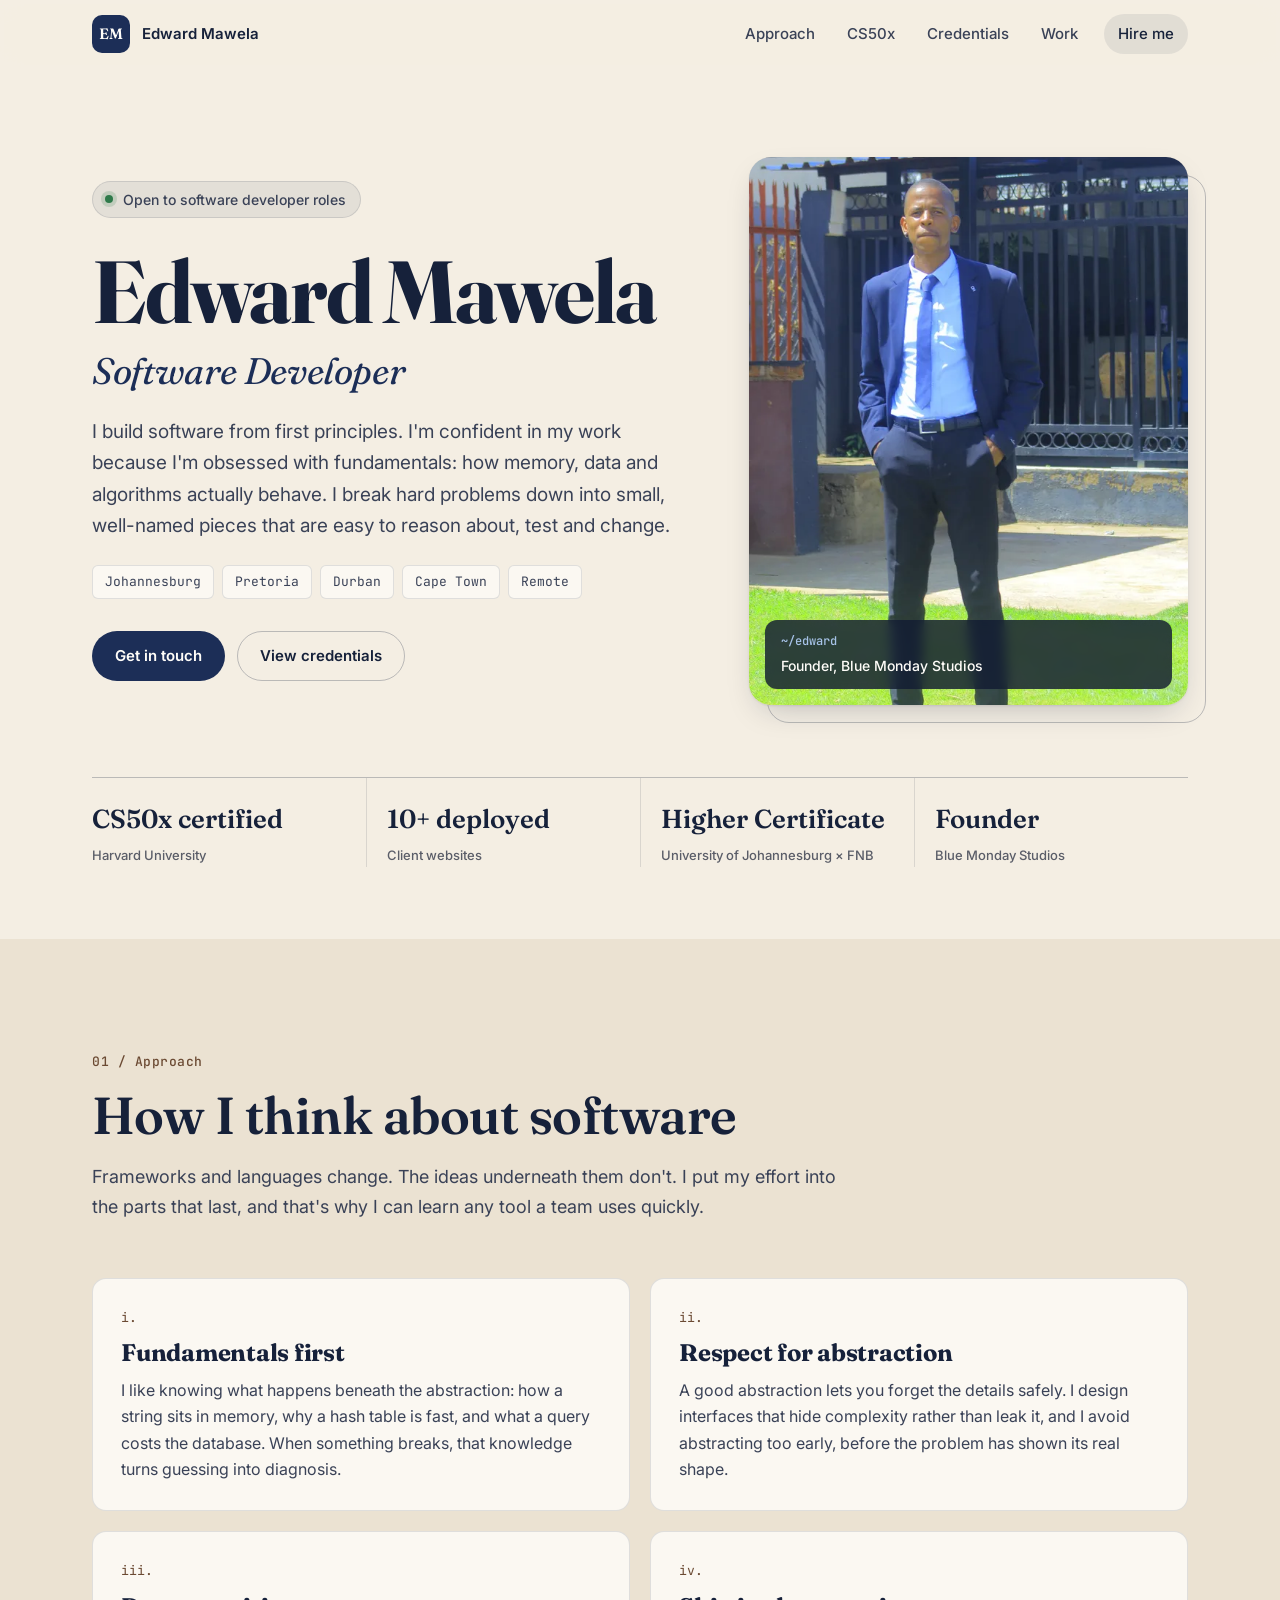
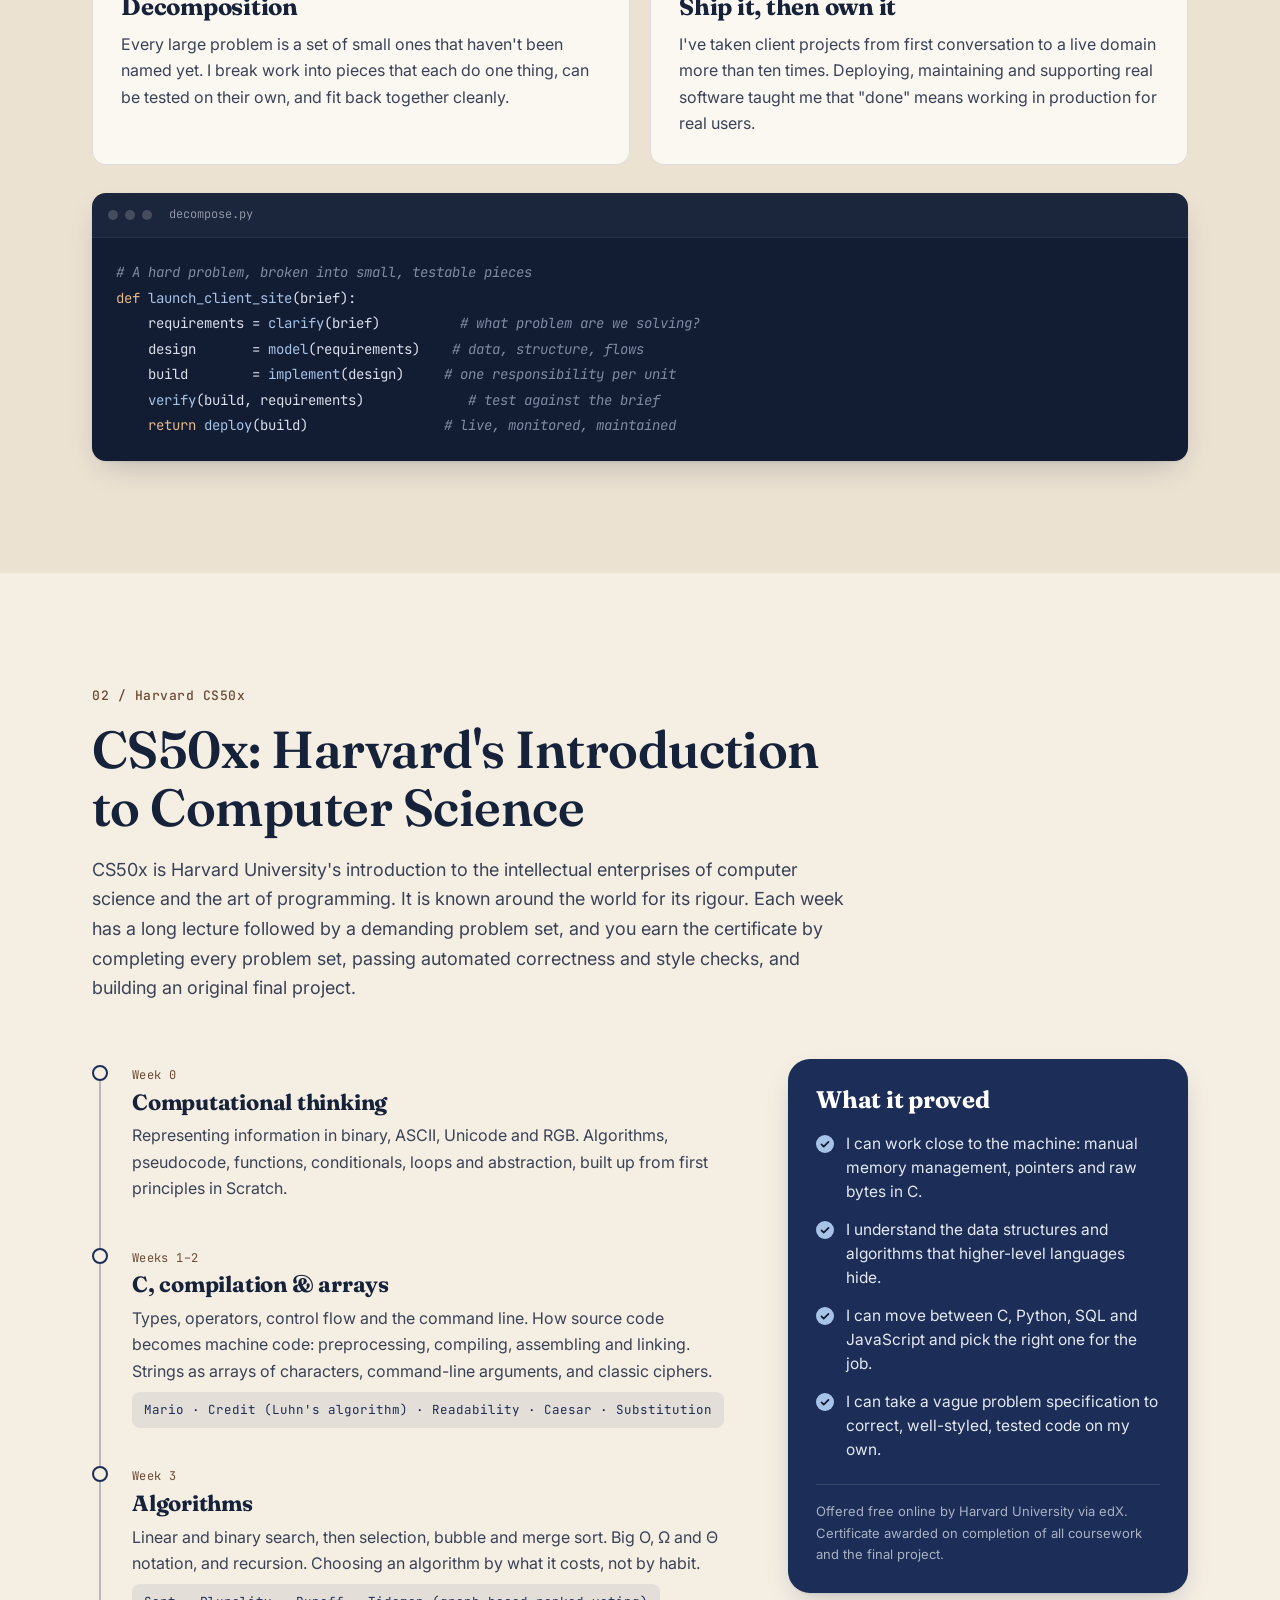
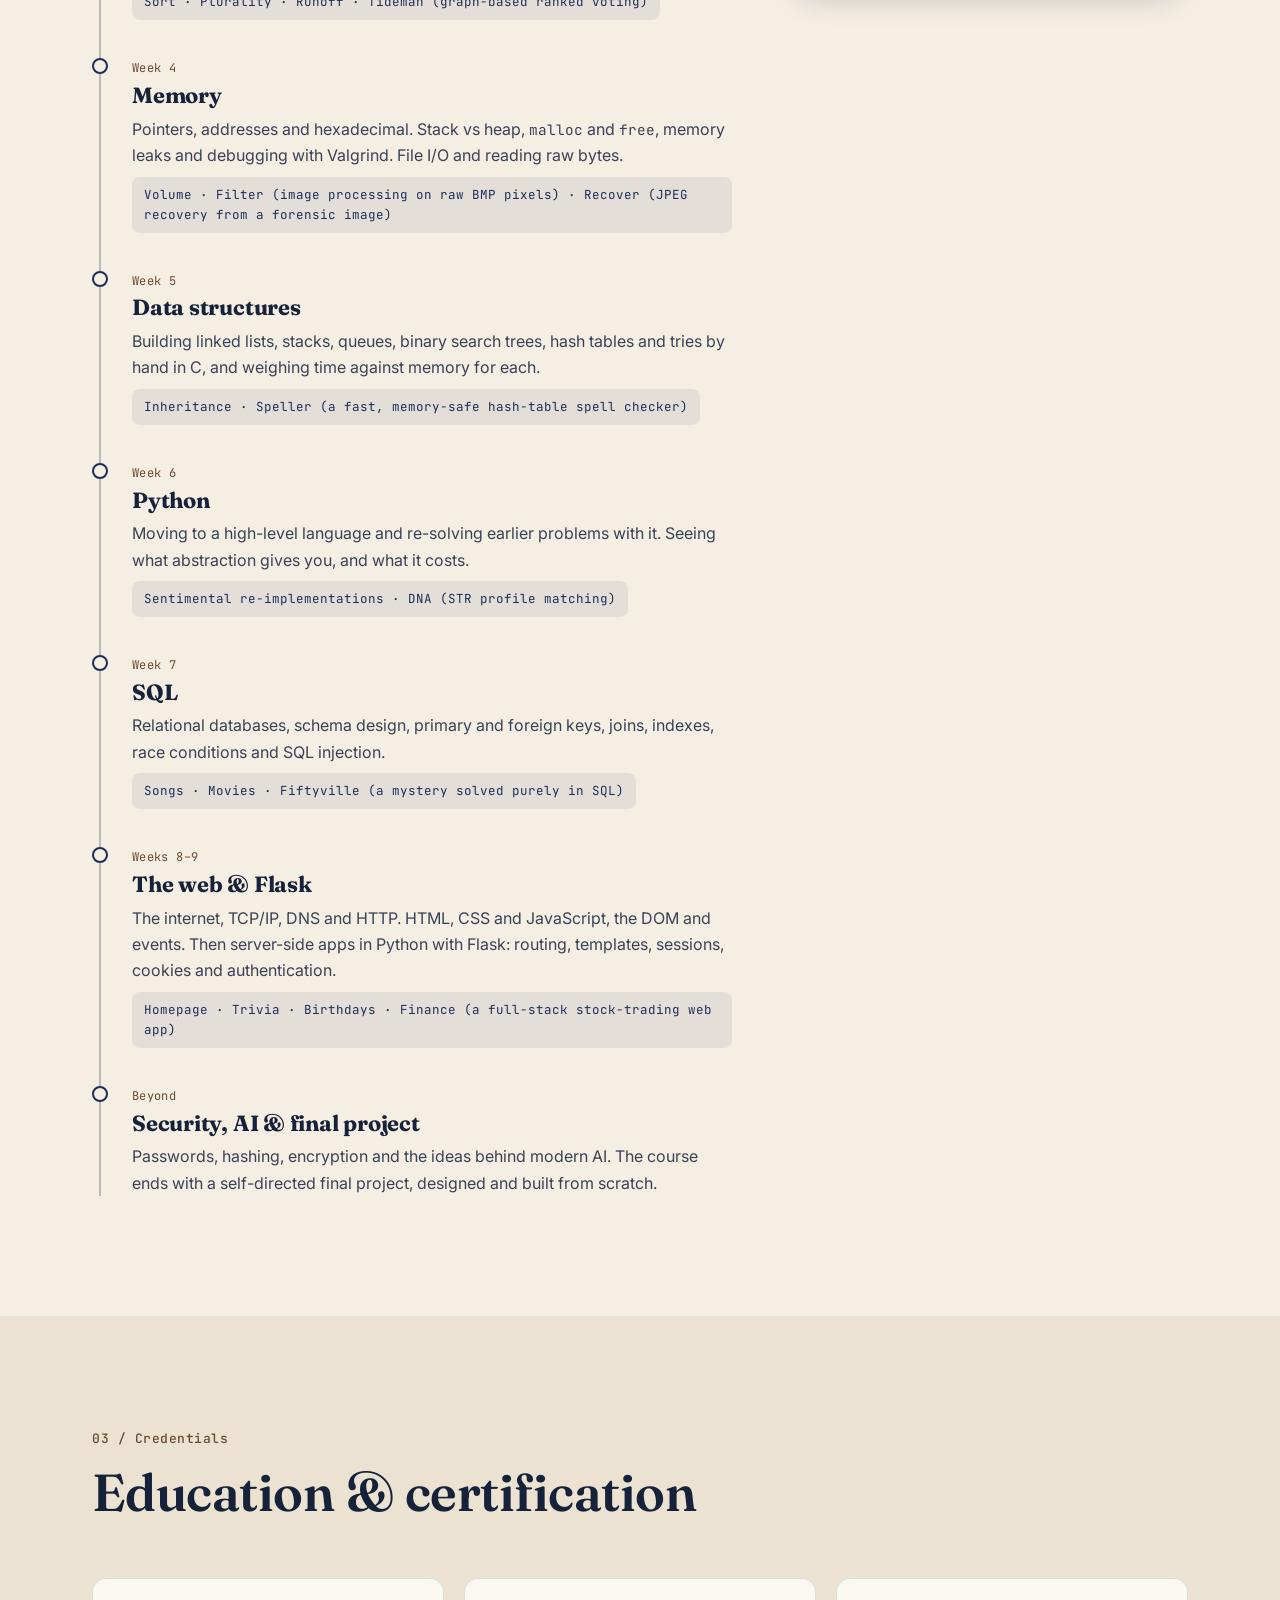
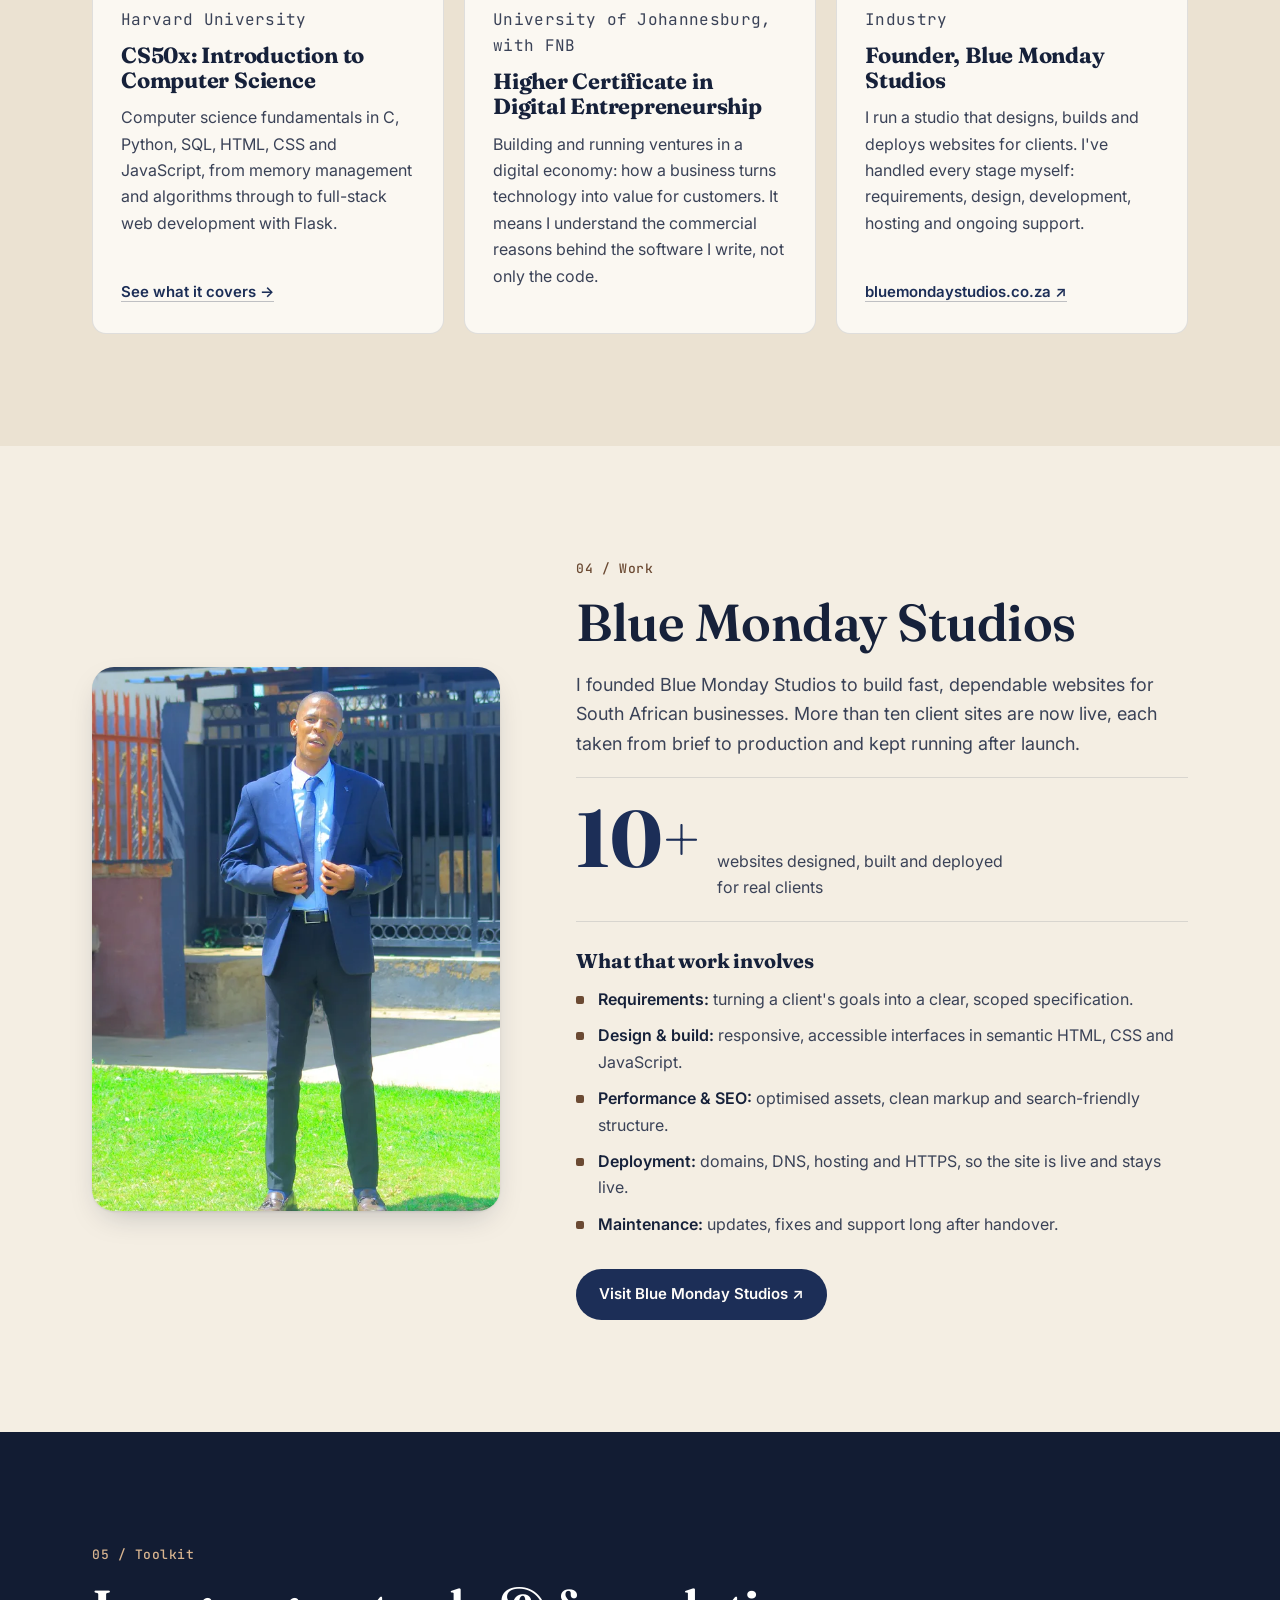
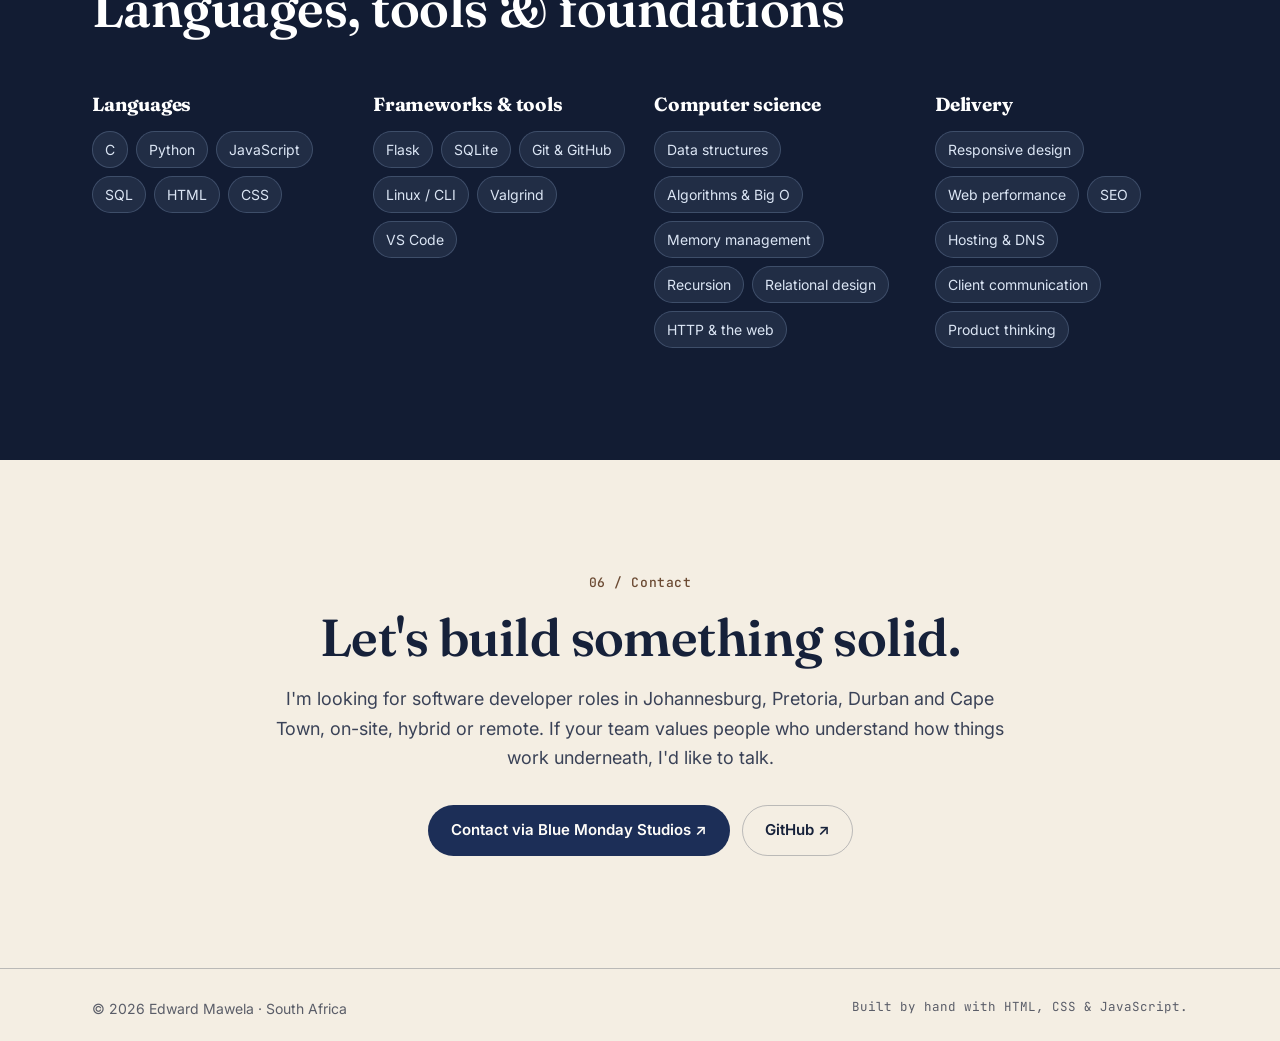
==== index.html @ 4ec21b0b "Use www.edwardmawela.tech as the canonical address The site is served from the www subdomain, so poi" ====
<!doctype html>
<html lang="en-ZA">
<head>
  <meta charset="utf-8">
  <meta name="viewport" content="width=device-width, initial-scale=1">
  <title>Edward Mawela | Software Developer, South Africa</title>
  <meta name="description" content="Edward Mawela is a software developer and founder of Blue Monday Studios. He holds Harvard's CS50x certificate, has deployed 10+ client websites, and is open to roles in Johannesburg, Pretoria, Durban and Cape Town.">
  <meta name="author" content="Edward Mawela">
  <link rel="canonical" href="https://www.edwardmawela.tech/">
  <meta name="theme-color" content="#F4EEE3">

  <meta property="og:type" content="profile">
  <meta property="og:title" content="Edward Mawela | Software Developer">
  <meta property="og:description" content="Fundamentals-first software developer. CS50x (Harvard), founder of Blue Monday Studios, 10+ deployed client websites. Johannesburg · Pretoria · Durban · Cape Town.">
  <meta property="og:image" content="https://www.edwardmawela.tech/assets/img/og-image.jpg">
  <meta property="og:url" content="https://www.edwardmawela.tech/">
  <meta property="og:locale" content="en_ZA">
  <meta name="twitter:card" content="summary_large_image">

  <link rel="icon" href="data:image/svg+xml,%3Csvg xmlns='http://www.w3.org/2000/svg' viewBox='0 0 64 64'%3E%3Crect width='64' height='64' rx='14' fill='%2316213A'/%3E%3Ctext x='50%25' y='56%25' text-anchor='middle' dominant-baseline='middle' font-family='Georgia,serif' font-size='30' fill='%23D9CDB6'%3EEM%3C/text%3E%3C/svg%3E">

  <link rel="preconnect" href="https://fonts.googleapis.com">
  <link rel="preconnect" href="https://fonts.gstatic.com" crossorigin>
  <link href="https://fonts.googleapis.com/css2?family=Fraunces:opsz,wght@9..144,400;9..144,600;9..144,700&family=Inter:wght@400;500;600&family=JetBrains+Mono:wght@400;500&display=swap" rel="stylesheet">
  <link rel="stylesheet" href="css/styles.css">
  <script>document.documentElement.classList.add("js");</script>

  <script type="application/ld+json">
  {
    "@context": "https://schema.org",
    "@type": "Person",
    "name": "Edward Mawela",
    "jobTitle": "Software Developer",
    "image": "https://www.edwardmawela.tech/assets/img/edward-standing-1000.jpg",
    "url": "https://www.edwardmawela.tech/",
    "worksFor": {
      "@type": "Organization",
      "name": "Blue Monday Studios",
      "url": "https://www.bluemondaystudios.co.za"
    },
    "alumniOf": [
      { "@type": "CollegeOrUniversity", "name": "Harvard University (CS50x)" },
      { "@type": "CollegeOrUniversity", "name": "University of Johannesburg" }
    ],
    "address": { "@type": "PostalAddress", "addressCountry": "ZA", "addressRegion": "Gauteng" },
    "knowsAbout": ["Software Development", "Algorithms", "Data Structures", "C", "Python", "SQL", "JavaScript", "Flask", "Web Development"],
    "sameAs": ["https://www.bluemondaystudios.co.za"]
  }
  </script>
</head>
<body>
  <a class="skip-link" href="#main">Skip to content</a>

  <header class="site-header">
    <nav class="nav container" aria-label="Primary">
      <a class="brand" href="#top" aria-label="Edward Mawela, home">
        <span class="brand-mark">EM</span>
        <span class="brand-name">Edward Mawela</span>
      </a>
      <button class="nav-toggle" aria-expanded="false" aria-controls="nav-links">
        <span class="sr-only">Menu</span>
        <span class="nav-toggle-bar"></span>
        <span class="nav-toggle-bar"></span>
      </button>
      <ul class="nav-links" id="nav-links">
        <li><a href="#approach">Approach</a></li>
        <li><a href="#cs50">CS50x</a></li>
        <li><a href="#credentials">Credentials</a></li>
        <li><a href="#work">Work</a></li>
        <li><a href="#contact" class="nav-cta">Hire me</a></li>
      </ul>
    </nav>
  </header>

  <main id="main">
    <!-- Hero -->
    <section class="hero" id="top">
      <div class="container hero-grid">
        <div class="hero-copy">
          <p class="eyebrow"><span class="dot" aria-hidden="true"></span> Open to software developer roles</p>
          <h1>Edward Mawela<span class="hero-role">Software Developer</span></h1>
          <p class="lede">
            I build software from first principles. I'm confident in my work
            because I'm obsessed with fundamentals: how memory, data and
            algorithms actually behave. I break hard problems down into small,
            well-named pieces that are easy to reason about, test and change.
          </p>
          <ul class="cities" aria-label="Preferred locations">
            <li>Johannesburg</li>
            <li>Pretoria</li>
            <li>Durban</li>
            <li>Cape Town</li>
            <li>Remote</li>
          </ul>
          <div class="hero-actions">
            <a class="btn btn-primary" href="#contact">Get in touch</a>
            <a class="btn btn-ghost" href="#credentials">View credentials</a>
          </div>
        </div>

        <figure class="hero-photo">
          <picture>
            <source type="image/webp" srcset="assets/img/edward-standing-600.webp 600w, assets/img/edward-standing-1000.webp 1000w" sizes="(min-width: 900px) 40vw, 90vw">
            <img src="assets/img/edward-standing-1000.jpg" srcset="assets/img/edward-standing-600.jpg 600w, assets/img/edward-standing-1000.jpg 1000w" sizes="(min-width: 900px) 40vw, 90vw" width="1000" height="1500" alt="Edward Mawela standing with hands in pockets, wearing a navy suit" fetchpriority="high">
          </picture>
          <figcaption class="photo-tag">
            <span class="mono">~/edward</span>
            <span>Founder, Blue Monday Studios</span>
          </figcaption>
        </figure>
      </div>

      <div class="container">
        <dl class="stats">
          <div class="stat">
            <dt>Harvard University</dt>
            <dd>CS50x certified</dd>
          </div>
          <div class="stat">
            <dt>Client websites</dt>
            <dd>10+ deployed</dd>
          </div>
          <div class="stat">
            <dt>University of Johannesburg × FNB</dt>
            <dd>Higher Certificate</dd>
          </div>
          <div class="stat">
            <dt>Blue Monday Studios</dt>
            <dd>Founder</dd>
          </div>
        </dl>
      </div>
    </section>

    <!-- Approach -->
    <section class="section section-alt" id="approach">
      <div class="container">
        <header class="section-head">
          <p class="kicker mono">01 / Approach</p>
          <h2>How I think about software</h2>
          <p class="section-intro">
            Frameworks and languages change. The ideas underneath them don't.
            I put my effort into the parts that last, and that's why I can learn
            any tool a team uses quickly.
          </p>
        </header>

        <div class="principles">
          <article class="principle reveal">
            <span class="principle-num mono">i.</span>
            <h3>Fundamentals first</h3>
            <p>
              I like knowing what happens beneath the abstraction: how a string
              sits in memory, why a hash table is fast, and what a query costs
              the database. When something breaks, that knowledge turns guessing
              into diagnosis.
            </p>
          </article>
          <article class="principle reveal">
            <span class="principle-num mono">ii.</span>
            <h3>Respect for abstraction</h3>
            <p>
              A good abstraction lets you forget the details safely. I design
              interfaces that hide complexity rather than leak it, and I avoid
              abstracting too early, before the problem has shown its real shape.
            </p>
          </article>
          <article class="principle reveal">
            <span class="principle-num mono">iii.</span>
            <h3>Decomposition</h3>
            <p>
              Every large problem is a set of small ones that haven't been named
              yet. I break work into pieces that each do one thing, can be
              tested on their own, and fit back together cleanly.
            </p>
          </article>
          <article class="principle reveal">
            <span class="principle-num mono">iv.</span>
            <h3>Ship it, then own it</h3>
            <p>
              I've taken client projects from first conversation to a live
              domain more than ten times. Deploying, maintaining and supporting
              real software taught me that "done" means working in production
              for real users.
            </p>
          </article>
        </div>

        <figure class="code-card reveal" aria-label="Example of problem decomposition">
          <div class="code-card-bar" aria-hidden="true"><span></span><span></span><span></span><em class="mono">decompose.py</em></div>
<pre><code><span class="c"># A hard problem, broken into small, testable pieces</span>
<span class="k">def</span> <span class="f">launch_client_site</span>(brief):
    requirements = <span class="f">clarify</span>(brief)          <span class="c"># what problem are we solving?</span>
    design       = <span class="f">model</span>(requirements)    <span class="c"># data, structure, flows</span>
    build        = <span class="f">implement</span>(design)     <span class="c"># one responsibility per unit</span>
    <span class="f">verify</span>(build, requirements)             <span class="c"># test against the brief</span>
    <span class="k">return</span> <span class="f">deploy</span>(build)                 <span class="c"># live, monitored, maintained</span></code></pre>
        </figure>
      </div>
    </section>

    <!-- CS50 -->
    <section class="section" id="cs50">
      <div class="container">
        <header class="section-head">
          <p class="kicker mono">02 / Harvard CS50x</p>
          <h2>CS50x: Harvard's Introduction to Computer Science</h2>
          <p class="section-intro">
            CS50x is Harvard University's introduction to the intellectual
            enterprises of computer science and the art of programming. It is
            known around the world for its rigour. Each week has a long lecture
            followed by a demanding problem set, and you earn the certificate by
            completing every problem set, passing automated correctness and
            style checks, and building an original final project.
          </p>
        </header>

        <div class="cs50-layout">
          <ol class="timeline">
            <li class="reveal">
              <span class="week mono">Week 0</span>
              <h3>Computational thinking</h3>
              <p>Representing information in binary, ASCII, Unicode and RGB. Algorithms, pseudocode, functions, conditionals, loops and abstraction, built up from first principles in Scratch.</p>
            </li>
            <li class="reveal">
              <span class="week mono">Weeks 1–2</span>
              <h3>C, compilation &amp; arrays</h3>
              <p>Types, operators, control flow and the command line. How source code becomes machine code: preprocessing, compiling, assembling and linking. Strings as arrays of characters, command-line arguments, and classic ciphers.</p>
              <p class="psets mono">Mario · Credit (Luhn's algorithm) · Readability · Caesar · Substitution</p>
            </li>
            <li class="reveal">
              <span class="week mono">Week 3</span>
              <h3>Algorithms</h3>
              <p>Linear and binary search, then selection, bubble and merge sort. Big O, Ω and Θ notation, and recursion. Choosing an algorithm by what it costs, not by habit.</p>
              <p class="psets mono">Sort · Plurality · Runoff · Tideman (graph-based ranked voting)</p>
            </li>
            <li class="reveal">
              <span class="week mono">Week 4</span>
              <h3>Memory</h3>
              <p>Pointers, addresses and hexadecimal. Stack vs heap, <code>malloc</code> and <code>free</code>, memory leaks and debugging with Valgrind. File I/O and reading raw bytes.</p>
              <p class="psets mono">Volume · Filter (image processing on raw BMP pixels) · Recover (JPEG recovery from a forensic image)</p>
            </li>
            <li class="reveal">
              <span class="week mono">Week 5</span>
              <h3>Data structures</h3>
              <p>Building linked lists, stacks, queues, binary search trees, hash tables and tries by hand in C, and weighing time against memory for each.</p>
              <p class="psets mono">Inheritance · Speller (a fast, memory-safe hash-table spell checker)</p>
            </li>
            <li class="reveal">
              <span class="week mono">Week 6</span>
              <h3>Python</h3>
              <p>Moving to a high-level language and re-solving earlier problems with it. Seeing what abstraction gives you, and what it costs.</p>
              <p class="psets mono">Sentimental re-implementations · DNA (STR profile matching)</p>
            </li>
            <li class="reveal">
              <span class="week mono">Week 7</span>
              <h3>SQL</h3>
              <p>Relational databases, schema design, primary and foreign keys, joins, indexes, race conditions and SQL injection.</p>
              <p class="psets mono">Songs · Movies · Fiftyville (a mystery solved purely in SQL)</p>
            </li>
            <li class="reveal">
              <span class="week mono">Weeks 8–9</span>
              <h3>The web &amp; Flask</h3>
              <p>The internet, TCP/IP, DNS and HTTP. HTML, CSS and JavaScript, the DOM and events. Then server-side apps in Python with Flask: routing, templates, sessions, cookies and authentication.</p>
              <p class="psets mono">Homepage · Trivia · Birthdays · Finance (a full-stack stock-trading web app)</p>
            </li>
            <li class="reveal">
              <span class="week mono">Beyond</span>
              <h3>Security, AI &amp; final project</h3>
              <p>Passwords, hashing, encryption and the ideas behind modern AI. The course ends with a self-directed final project, designed and built from scratch.</p>
            </li>
          </ol>

          <aside class="cs50-aside reveal">
            <h3>What it proved</h3>
            <ul class="checklist">
              <li>I can work close to the machine: manual memory management, pointers and raw bytes in C.</li>
              <li>I understand the data structures and algorithms that higher-level languages hide.</li>
              <li>I can move between C, Python, SQL and JavaScript and pick the right one for the job.</li>
              <li>I can take a vague problem specification to correct, well-styled, tested code on my own.</li>
            </ul>
            <p class="aside-note">Offered free online by Harvard University via edX. Certificate awarded on completion of all coursework and the final project.</p>
          </aside>
        </div>
      </div>
    </section>

    <!-- Credentials -->
    <section class="section section-alt" id="credentials">
      <div class="container">
        <header class="section-head">
          <p class="kicker mono">03 / Credentials</p>
          <h2>Education &amp; certification</h2>
        </header>

        <div class="cards">
          <article class="card reveal">
            <p class="card-org mono">Harvard University</p>
            <h3>CS50x: Introduction to Computer Science</h3>
            <p>Computer science fundamentals in C, Python, SQL, HTML, CSS and JavaScript, from memory management and algorithms through to full-stack web development with Flask.</p>
            <a class="text-link" href="#cs50">See what it covers →</a>
          </article>
          <article class="card reveal">
            <p class="card-org mono">University of Johannesburg, with FNB</p>
            <h3>Higher Certificate in Digital Entrepreneurship</h3>
            <p>Building and running ventures in a digital economy: how a business turns technology into value for customers. It means I understand the commercial reasons behind the software I write, not only the code.</p>
          </article>
          <article class="card reveal">
            <p class="card-org mono">Industry</p>
            <h3>Founder, Blue Monday Studios</h3>
            <p>I run a studio that designs, builds and deploys websites for clients. I've handled every stage myself: requirements, design, development, hosting and ongoing support.</p>
            <a class="text-link" href="https://www.bluemondaystudios.co.za" target="_blank" rel="noopener">bluemondaystudios.co.za ↗</a>
          </article>
        </div>
      </div>
    </section>

    <!-- Work -->
    <section class="section" id="work">
      <div class="container work-grid">
        <figure class="work-photo reveal">
          <picture>
            <source type="image/webp" srcset="assets/img/edward-confident-600.webp 600w, assets/img/edward-confident-1000.webp 1000w" sizes="(min-width: 900px) 35vw, 90vw">
            <img src="assets/img/edward-confident-1000.jpg" srcset="assets/img/edward-confident-600.jpg 600w, assets/img/edward-confident-1000.jpg 1000w" sizes="(min-width: 900px) 35vw, 90vw" width="1000" height="1500" alt="Edward Mawela in a navy suit and blue tie, standing outdoors" loading="lazy">
          </picture>
        </figure>

        <div class="work-copy">
          <p class="kicker mono">04 / Work</p>
          <h2>Blue Monday Studios</h2>
          <p class="section-intro">
            I founded Blue Monday Studios to build fast, dependable websites for
            South African businesses. More than ten client sites are now live,
            each taken from brief to production and kept running after launch.
          </p>

          <div class="big-number reveal">
            <span class="num">10+</span>
            <span class="num-label">websites designed, built and deployed for real clients</span>
          </div>

          <h3 class="subhead">What that work involves</h3>
          <ul class="deliverables">
            <li><strong>Requirements:</strong> turning a client's goals into a clear, scoped specification.</li>
            <li><strong>Design &amp; build:</strong> responsive, accessible interfaces in semantic HTML, CSS and JavaScript.</li>
            <li><strong>Performance &amp; SEO:</strong> optimised assets, clean markup and search-friendly structure.</li>
            <li><strong>Deployment:</strong> domains, DNS, hosting and HTTPS, so the site is live and stays live.</li>
            <li><strong>Maintenance:</strong> updates, fixes and support long after handover.</li>
          </ul>

          <a class="btn btn-primary" href="https://www.bluemondaystudios.co.za" target="_blank" rel="noopener">Visit Blue Monday Studios ↗</a>
        </div>
      </div>
    </section>

    <!-- Skills -->
    <section class="section section-dark" id="skills">
      <div class="container">
        <header class="section-head">
          <p class="kicker mono">05 / Toolkit</p>
          <h2>Languages, tools &amp; foundations</h2>
        </header>
        <div class="skill-groups">
          <div class="skill-group reveal">
            <h3>Languages</h3>
            <ul class="tags">
              <li>C</li><li>Python</li><li>JavaScript</li><li>SQL</li><li>HTML</li><li>CSS</li>
            </ul>
          </div>
          <div class="skill-group reveal">
            <h3>Frameworks &amp; tools</h3>
            <ul class="tags">
              <li>Flask</li><li>SQLite</li><li>Git &amp; GitHub</li><li>Linux / CLI</li><li>Valgrind</li><li>VS Code</li>
            </ul>
          </div>
          <div class="skill-group reveal">
            <h3>Computer science</h3>
            <ul class="tags">
              <li>Data structures</li><li>Algorithms &amp; Big O</li><li>Memory management</li><li>Recursion</li><li>Relational design</li><li>HTTP &amp; the web</li>
            </ul>
          </div>
          <div class="skill-group reveal">
            <h3>Delivery</h3>
            <ul class="tags">
              <li>Responsive design</li><li>Web performance</li><li>SEO</li><li>Hosting &amp; DNS</li><li>Client communication</li><li>Product thinking</li>
            </ul>
          </div>
        </div>
      </div>
    </section>

    <!-- Contact -->
    <section class="section contact" id="contact">
      <div class="container contact-inner">
        <p class="kicker mono">06 / Contact</p>
        <h2>Let's build something solid.</h2>
        <p class="section-intro">
          I'm looking for software developer roles in Johannesburg, Pretoria,
          Durban and Cape Town, on-site, hybrid or remote. If your team values
          people who understand how things work underneath, I'd like to talk.
        </p>
        <div class="contact-actions">
          <!-- Add direct contact details here, e.g.:
          <a class="btn btn-primary" href="mailto:you@example.com">Email me</a>
          <a class="btn btn-ghost" href="https://www.linkedin.com/in/your-profile" target="_blank" rel="noopener">LinkedIn ↗</a>
          -->
          <a class="btn btn-primary" href="https://www.bluemondaystudios.co.za" target="_blank" rel="noopener">Contact via Blue Monday Studios ↗</a>
          <a class="btn btn-ghost" href="https://github.com/bluemondaystudios" target="_blank" rel="noopener">GitHub ↗</a>
        </div>
      </div>
    </section>
  </main>

  <footer class="site-footer">
    <div class="container footer-inner">
      <p>© <span id="year">2026</span> Edward Mawela · South Africa</p>
      <p class="mono">Built by hand with HTML, CSS &amp; JavaScript.</p>
    </div>
  </footer>

  <script src="js/main.js" defer></script>
</body>
</html>
---- css/styles.css ----
/* ==========================================================================
   Edward Mawela | profile site
   Palette pulled from the photos: very light beige base, navy suit,
   sky-blue shirt and tan-brown leather.
   ========================================================================== */

:root {
  --bg: #f4eee3;          /* very light beige */
  --bg-alt: #ebe2d2;      /* slightly deeper beige for alternating sections */
  --surface: #fbf8f2;     /* cards */
  --surface-hi: #fffdf9;  /* raised / hover */
  --ink: #16213a;         /* navy text */
  --ink-soft: #3a4257;
  --ink-muted: #5a5d68;
  --navy: #1c2e57;
  --navy-deep: #121c33;
  --sky: #a7c3e8;         /* shirt blue */
  --leather: #6b4a33;     /* shoes */
  --line: rgba(22, 33, 58, 0.12);
  --line-strong: rgba(22, 33, 58, 0.26);

  --font-display: "Fraunces", Georgia, "Times New Roman", serif;
  --font-body: "Inter", system-ui, -apple-system, "Segoe UI", Roboto, sans-serif;
  --font-mono: "JetBrains Mono", ui-monospace, SFMono-Regular, Menlo, monospace;

  --radius: 14px;
  --radius-lg: 22px;
  --shadow: 0 1px 2px rgba(18, 28, 51, 0.08), 0 12px 32px -12px rgba(18, 28, 51, 0.28);
  --max: 1160px;
  --gutter: clamp(16px, 4vw, 32px);
}

*,
*::before,
*::after { box-sizing: border-box; }

html { scroll-behavior: smooth; scroll-padding-top: 80px; }

body {
  margin: 0;
  background: var(--bg);
  color: var(--ink);
  font-family: var(--font-body);
  font-size: 17px;
  line-height: 1.65;
  -webkit-font-smoothing: antialiased;
  text-rendering: optimizeLegibility;
  overflow-x: hidden;
}

img { display: block; max-width: 100%; height: auto; }
a { color: inherit; }
h1, h2, h3 { font-family: var(--font-display); line-height: 1.12; margin: 0; letter-spacing: -0.01em; }
p { margin: 0 0 1em; }
ul, ol { margin: 0; padding: 0; }
code { font-family: var(--font-mono); font-size: 0.9em; }

.container { width: 100%; max-width: var(--max); margin: 0 auto; padding: 0 var(--gutter); }
.mono { font-family: var(--font-mono); }
.sr-only {
  position: absolute; width: 1px; height: 1px; padding: 0; margin: -1px;
  overflow: hidden; clip: rect(0, 0, 0, 0); white-space: nowrap; border: 0;
}

.skip-link {
  position: absolute; left: 16px; top: -48px; z-index: 100;
  background: var(--navy); color: var(--surface-hi);
  padding: 10px 16px; border-radius: 8px; text-decoration: none;
}
.skip-link:focus { top: 12px; }

:focus-visible { outline: 3px solid var(--navy); outline-offset: 3px; border-radius: 4px; }

/* --------------------------------------------------------------------------
   Header / nav
   -------------------------------------------------------------------------- */
.site-header {
  position: sticky; top: 0; z-index: 50;
  background: rgba(244, 238, 227, 0.88);
  backdrop-filter: saturate(140%) blur(10px);
  -webkit-backdrop-filter: saturate(140%) blur(10px);
  border-bottom: 1px solid transparent;
  transition: border-color 0.2s ease;
}
.site-header.scrolled { border-bottom-color: var(--line); }

.nav { display: flex; align-items: center; justify-content: space-between; height: 68px; }

.brand { display: flex; align-items: center; gap: 12px; text-decoration: none; }
.brand-mark {
  display: grid; place-items: center;
  width: 38px; height: 38px; border-radius: 10px;
  background: var(--navy); color: var(--surface-hi);
  font-family: var(--font-display); font-weight: 600; font-size: 15px; letter-spacing: 0.02em;
}
.brand-name { font-weight: 600; font-size: 15px; }

.nav-links { display: flex; align-items: center; gap: 4px; list-style: none; }
.nav-links a {
  display: block; padding: 8px 14px; border-radius: 999px;
  text-decoration: none; font-size: 15px; font-weight: 500; color: var(--ink-soft);
  transition: background 0.15s ease, color 0.15s ease;
}
.nav-links a:hover,
.nav-links a.active { background: rgba(22, 33, 58, 0.08); color: var(--ink); }
.nav-links .nav-cta { background: var(--navy); color: var(--surface-hi); margin-left: 8px; }
.nav-links .nav-cta:hover { background: var(--navy-deep); color: #fff; }

.nav-toggle {
  display: none; width: 44px; height: 44px; border: 0; border-radius: 10px;
  background: transparent; cursor: pointer; position: relative;
}
.nav-toggle-bar {
  position: absolute; left: 11px; right: 11px; height: 2px; background: var(--ink);
  border-radius: 2px; transition: transform 0.2s ease, top 0.2s ease;
}
.nav-toggle-bar:nth-of-type(2) { top: 18px; }
.nav-toggle-bar:nth-of-type(3) { top: 25px; }
.nav-toggle[aria-expanded="true"] .nav-toggle-bar:nth-of-type(2) { top: 21px; transform: rotate(45deg); }
.nav-toggle[aria-expanded="true"] .nav-toggle-bar:nth-of-type(3) { top: 21px; transform: rotate(-45deg); }

/* --------------------------------------------------------------------------
   Buttons & links
   -------------------------------------------------------------------------- */
.btn {
  display: inline-flex; align-items: center; justify-content: center; gap: 8px;
  min-height: 48px; padding: 12px 22px; border-radius: 999px;
  font-weight: 600; font-size: 15px; text-decoration: none;
  border: 1.5px solid transparent;
  transition: transform 0.15s ease, background 0.15s ease, border-color 0.15s ease, color 0.15s ease;
}
.btn:hover { transform: translateY(-1px); }
.btn-primary { background: var(--navy); color: var(--surface-hi); }
.btn-primary:hover { background: var(--navy-deep); color: #fff; }
.btn-ghost { border-color: var(--line-strong); color: var(--ink); }
.btn-ghost:hover { border-color: var(--ink); background: rgba(22, 33, 58, 0.05); }

.text-link {
  font-weight: 600; font-size: 15px; color: var(--navy);
  text-decoration: underline; text-decoration-color: var(--line-strong); text-underline-offset: 4px;
}
.text-link:hover { text-decoration-color: var(--navy); }

/* --------------------------------------------------------------------------
   Hero
   -------------------------------------------------------------------------- */
.hero { padding: clamp(40px, 7vw, 88px) 0 clamp(48px, 6vw, 72px); }

.hero-grid {
  display: grid; gap: clamp(32px, 5vw, 64px);
  grid-template-columns: minmax(0, 1.15fr) minmax(0, 0.85fr);
  align-items: center;
}

.eyebrow {
  display: inline-flex; align-items: center; gap: 10px;
  padding: 6px 14px 6px 12px; border-radius: 999px;
  background: rgba(22, 33, 58, 0.07); border: 1px solid var(--line);
  font-size: 14px; font-weight: 500; color: var(--ink-soft); margin-bottom: 24px;
}
.dot { width: 8px; height: 8px; border-radius: 50%; background: #2f7a4a; box-shadow: 0 0 0 4px rgba(47, 122, 74, 0.18); }

.hero h1 { font-size: clamp(44px, 7.2vw, 88px); font-weight: 700; letter-spacing: -0.025em; }
.hero-role {
  display: block; margin-top: 10px;
  font-size: 0.42em; font-weight: 400; font-style: italic; color: var(--navy); letter-spacing: -0.01em;
}

.lede { font-size: clamp(17px, 1.6vw, 19px); color: var(--ink-soft); max-width: 36em; margin: 24px 0 24px; }

.cities { display: flex; flex-wrap: wrap; gap: 8px; list-style: none; margin-bottom: 32px; }
.cities li {
  font-family: var(--font-mono); font-size: 13px;
  padding: 5px 12px; border-radius: 6px;
  background: var(--surface); border: 1px solid var(--line); color: var(--ink-soft);
}

.hero-actions { display: flex; flex-wrap: wrap; gap: 12px; }

.hero-photo { position: relative; margin: 0; }
.hero-photo picture,
.work-photo picture {
  display: block; border-radius: var(--radius-lg); overflow: hidden;
  box-shadow: var(--shadow); background: var(--bg-alt);
}
.hero-photo img { width: 100%; aspect-ratio: 4 / 5; object-fit: cover; object-position: 50% 12%; }
.hero-photo::before {
  content: ""; position: absolute; inset: 18px -18px -18px 18px; z-index: -1;
  border: 1.5px solid var(--line-strong); border-radius: var(--radius-lg);
}
.photo-tag {
  position: absolute; left: 16px; bottom: 16px; right: 16px;
  display: flex; flex-direction: column; gap: 2px;
  padding: 12px 16px; border-radius: 12px;
  background: rgba(18, 28, 51, 0.82); color: var(--surface-hi);
  backdrop-filter: blur(6px); -webkit-backdrop-filter: blur(6px);
  font-size: 14px; font-weight: 500;
}
.photo-tag .mono { font-size: 12px; color: var(--sky); }

.stats {
  display: grid; grid-template-columns: repeat(4, minmax(0, 1fr));
  margin: clamp(48px, 6vw, 72px) 0 0;
  border-top: 1px solid var(--line-strong);
}
.stat { padding: 20px 20px 0 0; }
.stat + .stat { padding-left: 20px; border-left: 1px solid var(--line); }
.stat dt { font-size: 13px; color: var(--ink-muted); font-weight: 500; }
.stat dd { margin: 0 0 4px; font-family: var(--font-display); font-size: clamp(20px, 2.2vw, 26px); font-weight: 600; color: var(--ink); }
.stat { display: flex; flex-direction: column-reverse; justify-content: flex-end; }

/* --------------------------------------------------------------------------
   Sections
   -------------------------------------------------------------------------- */
.section { padding: clamp(64px, 9vw, 112px) 0; }
.section-alt { background: var(--bg-alt); }

.section-head { max-width: 760px; margin-bottom: clamp(36px, 5vw, 56px); }
.kicker { font-size: 13px; letter-spacing: 0.04em; color: var(--leather); margin-bottom: 14px; font-weight: 500; }
.section h2 { font-size: clamp(32px, 4.4vw, 52px); font-weight: 600; margin-bottom: 18px; }
.section-intro { font-size: 18px; color: var(--ink-soft); max-width: 42em; }

/* Approach */
.principles { display: grid; grid-template-columns: repeat(2, minmax(0, 1fr)); gap: 20px; }
.principle {
  padding: 28px; border-radius: var(--radius);
  background: var(--surface); border: 1px solid var(--line);
  transition: transform 0.2s ease, background 0.2s ease;
}
.principle:hover { transform: translateY(-2px); background: var(--surface-hi); }
.principle-num { display: block; font-size: 13px; color: var(--leather); margin-bottom: 12px; }
.principle h3 { font-size: 24px; margin-bottom: 10px; }
.principle p { color: var(--ink-soft); margin: 0; font-size: 16px; }

.code-card {
  margin: 28px 0 0; border-radius: var(--radius);
  background: var(--navy-deep); color: #d9dfeb; overflow: hidden; box-shadow: var(--shadow);
}
.code-card-bar { display: flex; align-items: center; gap: 7px; padding: 12px 16px; background: rgba(255, 255, 255, 0.04); border-bottom: 1px solid rgba(255, 255, 255, 0.06); }
.code-card-bar span { width: 10px; height: 10px; border-radius: 50%; background: rgba(255, 255, 255, 0.18); }
.code-card-bar em { margin-left: 10px; font-style: normal; font-size: 12px; color: rgba(217, 223, 235, 0.6); }
.code-card pre { margin: 0; padding: 22px 24px; overflow-x: auto; font-size: 14px; line-height: 1.75; }
.code-card code { font-size: inherit; }
.code-card .k { color: #e6b98a; }
.code-card .f { color: var(--sky); }
.code-card .c { color: #7f8aa3; font-style: italic; }

/* CS50 */
.cs50-layout { display: grid; grid-template-columns: minmax(0, 1.6fr) minmax(0, 1fr); gap: clamp(32px, 5vw, 56px); align-items: start; }

.timeline { list-style: none; position: relative; }
.timeline::before { content: ""; position: absolute; left: 7px; top: 8px; bottom: 8px; width: 2px; background: var(--line-strong); }
.timeline li { position: relative; padding: 0 0 32px 40px; }
.timeline li:last-child { padding-bottom: 0; }
.timeline li::before {
  content: ""; position: absolute; left: 0; top: 6px; width: 16px; height: 16px;
  border-radius: 50%; background: var(--bg); border: 2px solid var(--navy);
}
.week { display: inline-block; font-size: 12px; color: var(--leather); margin-bottom: 4px; letter-spacing: 0.03em; }
.timeline h3 { font-size: 22px; margin-bottom: 8px; }
.timeline p { color: var(--ink-soft); font-size: 16px; margin-bottom: 8px; }
.timeline .psets {
  font-size: 12.5px; line-height: 1.6; color: var(--navy);
  padding: 8px 12px; border-radius: 8px; background: rgba(28, 46, 87, 0.08); display: inline-block; margin: 0;
}

.cs50-aside {
  position: sticky; top: 96px;
  padding: 28px; border-radius: var(--radius-lg);
  background: var(--navy); color: var(--surface-hi); box-shadow: var(--shadow);
}
.cs50-aside h3 { font-size: 24px; margin-bottom: 18px; color: #fff; }
.checklist { list-style: none; display: grid; gap: 14px; margin-bottom: 22px; }
.checklist li { position: relative; padding-left: 30px; font-size: 15.5px; line-height: 1.55; color: #e4e8f0; }
.checklist li::before {
  content: ""; position: absolute; left: 0; top: 3px; width: 18px; height: 18px; border-radius: 50%;
  background: var(--sky) url("data:image/svg+xml,%3Csvg xmlns='http://www.w3.org/2000/svg' viewBox='0 0 16 16'%3E%3Cpath d='M4 8.5l2.5 2.5L12 5.5' fill='none' stroke='%23121c33' stroke-width='2' stroke-linecap='round' stroke-linejoin='round'/%3E%3C/svg%3E") center / 14px no-repeat;
}
.aside-note { font-size: 13px; color: rgba(228, 232, 240, 0.7); margin: 0; padding-top: 16px; border-top: 1px solid rgba(255, 255, 255, 0.12); }

/* Credentials */
.cards { display: grid; grid-template-columns: repeat(3, minmax(0, 1fr)); gap: 20px; }
.card {
  display: flex; flex-direction: column;
  padding: 28px; border-radius: var(--radius);
  background: var(--surface); border: 1px solid var(--line);
}
.card-org { font-size: 12.5px; color: var(--leather); margin-bottom: 10px; letter-spacing: 0.02em; }
.card h3 { font-size: 22px; margin-bottom: 12px; }
.card p { color: var(--ink-soft); font-size: 16px; }
.card .text-link { margin-top: auto; }

/* Work */
.work-grid { display: grid; grid-template-columns: minmax(0, 0.8fr) minmax(0, 1.2fr); gap: clamp(32px, 6vw, 80px); align-items: center; }
.work-photo { margin: 0; }
.work-photo img { width: 100%; aspect-ratio: 3 / 4; object-fit: cover; object-position: 50% 15%; }

.big-number { display: flex; align-items: baseline; gap: 16px; margin: 8px 0 28px; padding: 20px 0; border-top: 1px solid var(--line); border-bottom: 1px solid var(--line); }
.big-number .num { font-family: var(--font-display); font-size: clamp(56px, 7vw, 80px); font-weight: 700; line-height: 1; color: var(--navy); }
.big-number .num-label { color: var(--ink-soft); font-size: 16px; max-width: 18em; }

.subhead { font-size: 20px; margin-bottom: 14px; }
.deliverables { list-style: none; display: grid; gap: 10px; margin-bottom: 32px; }
.deliverables li { position: relative; padding-left: 22px; color: var(--ink-soft); font-size: 16px; }
.deliverables li::before { content: ""; position: absolute; left: 0; top: 0.62em; width: 8px; height: 8px; border-radius: 2px; background: var(--leather); }
.deliverables strong { color: var(--ink); font-weight: 600; }

/* Skills (dark band) */
.section-dark { background: var(--navy-deep); color: #e4e8f0; }
.section-dark h2 { color: #fff; }
.section-dark .kicker { color: #d8b48f; }
.skill-groups { display: grid; grid-template-columns: repeat(4, minmax(0, 1fr)); gap: 28px; }
.skill-group h3 { font-size: 19px; margin-bottom: 16px; color: #fff; }
.tags { list-style: none; display: flex; flex-wrap: wrap; gap: 8px; }
.tags li {
  font-size: 14px; padding: 6px 12px; border-radius: 999px;
  background: rgba(167, 195, 232, 0.1); border: 1px solid rgba(167, 195, 232, 0.22); color: #dbe5f4;
}

/* Contact */
.contact { text-align: center; }
.contact-inner { max-width: 820px; }
.contact .section-intro { margin: 0 auto 32px; }
.contact-actions { display: flex; flex-wrap: wrap; gap: 12px; justify-content: center; }

/* Footer */
.site-footer { border-top: 1px solid var(--line-strong); padding: 28px 0; font-size: 14px; color: var(--ink-muted); }
.footer-inner { display: flex; flex-wrap: wrap; justify-content: space-between; gap: 8px 24px; }
.footer-inner p { margin: 0; }
.footer-inner .mono { font-size: 12.5px; }

/* --------------------------------------------------------------------------
   Reveal on scroll (only when JS has opted in)
   -------------------------------------------------------------------------- */
.js .reveal { opacity: 0; transform: translateY(16px); transition: opacity 0.6s ease, transform 0.6s ease; }
.js .reveal.in { opacity: 1; transform: none; }

@media (prefers-reduced-motion: reduce) {
  html { scroll-behavior: auto; }
  *, *::before, *::after { transition: none !important; animation: none !important; }
  .js .reveal { opacity: 1; transform: none; }
}

/* --------------------------------------------------------------------------
   Responsive
   -------------------------------------------------------------------------- */
@media (max-width: 1000px) {
  .skill-groups { grid-template-columns: repeat(2, minmax(0, 1fr)); }
  .cards { grid-template-columns: 1fr; }
}

@media (max-width: 880px) {
  .nav-toggle { display: block; }
  .nav-links {
    position: absolute; top: 68px; left: 0; right: 0;
    flex-direction: column; align-items: stretch; gap: 2px;
    padding: 12px var(--gutter) 20px;
    background: var(--bg); border-bottom: 1px solid var(--line);
    display: none;
  }
  .nav-links.open { display: flex; }
  .nav-links a { padding: 12px 14px; border-radius: 10px; }
  .nav-links .nav-cta { margin: 8px 0 0; text-align: center; }

  .hero-grid { grid-template-columns: 1fr; }
  .hero-photo { max-width: 460px; width: 100%; margin: 0 auto; }
  .hero-photo::before { inset: 12px -12px -12px 12px; }

  .stats { grid-template-columns: repeat(2, minmax(0, 1fr)); }
  .stat, .stat + .stat { padding: 18px 12px 18px 0; border-left: 0; border-bottom: 1px solid var(--line); }
  .stat:nth-child(even) { padding-left: 16px; border-left: 1px solid var(--line); }

  .principles { grid-template-columns: 1fr; }
  .cs50-layout { grid-template-columns: 1fr; }
  .cs50-aside { position: static; }
  .work-grid { grid-template-columns: 1fr; }
  .work-photo { max-width: 420px; }
}

@media (max-width: 520px) {
  body { font-size: 16px; }
  .brand-name { display: none; }
  .skill-groups { grid-template-columns: 1fr; }
  .hero-actions .btn,
  .contact-actions .btn { width: 100%; }
  .principle, .card { padding: 22px; }
  .hero-photo::before { inset: 10px -8px -10px 8px; }
  .code-card pre { font-size: 12.5px; padding: 18px; }
  .big-number { flex-direction: column; gap: 6px; }
}
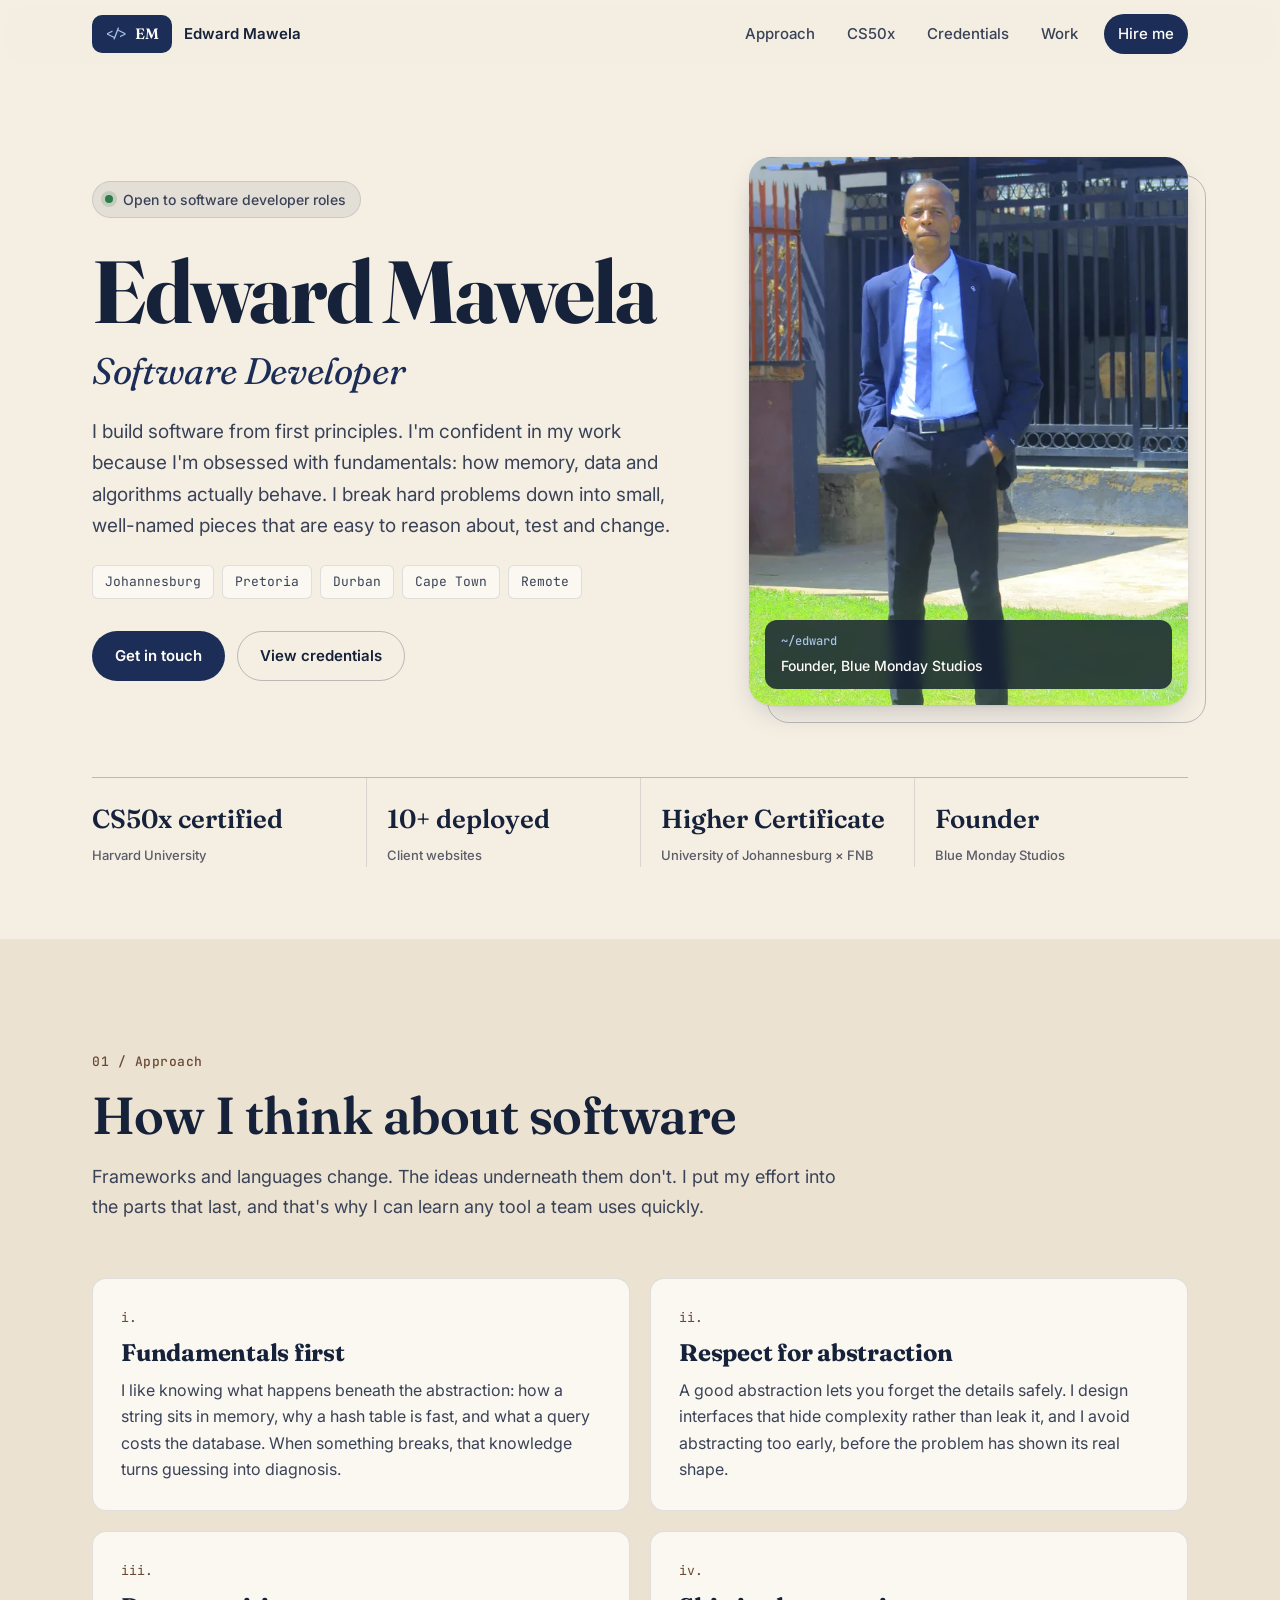
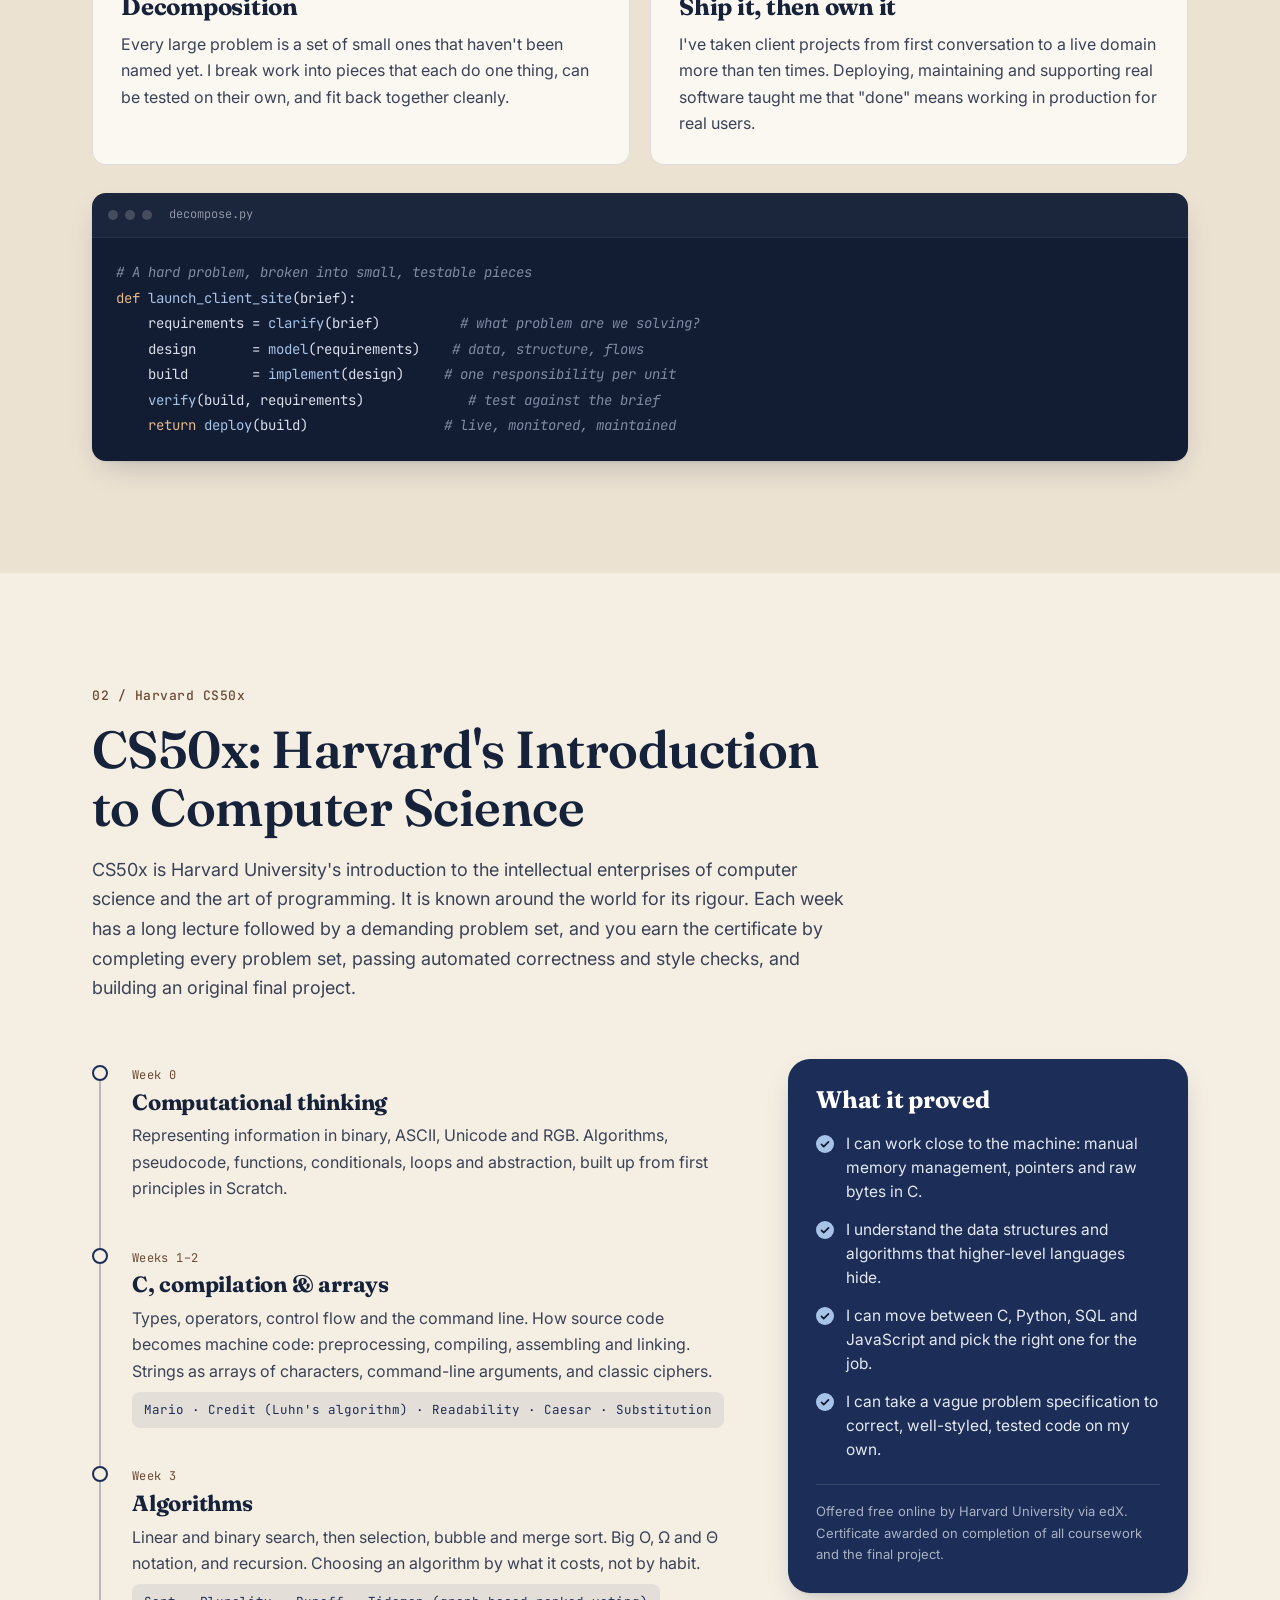
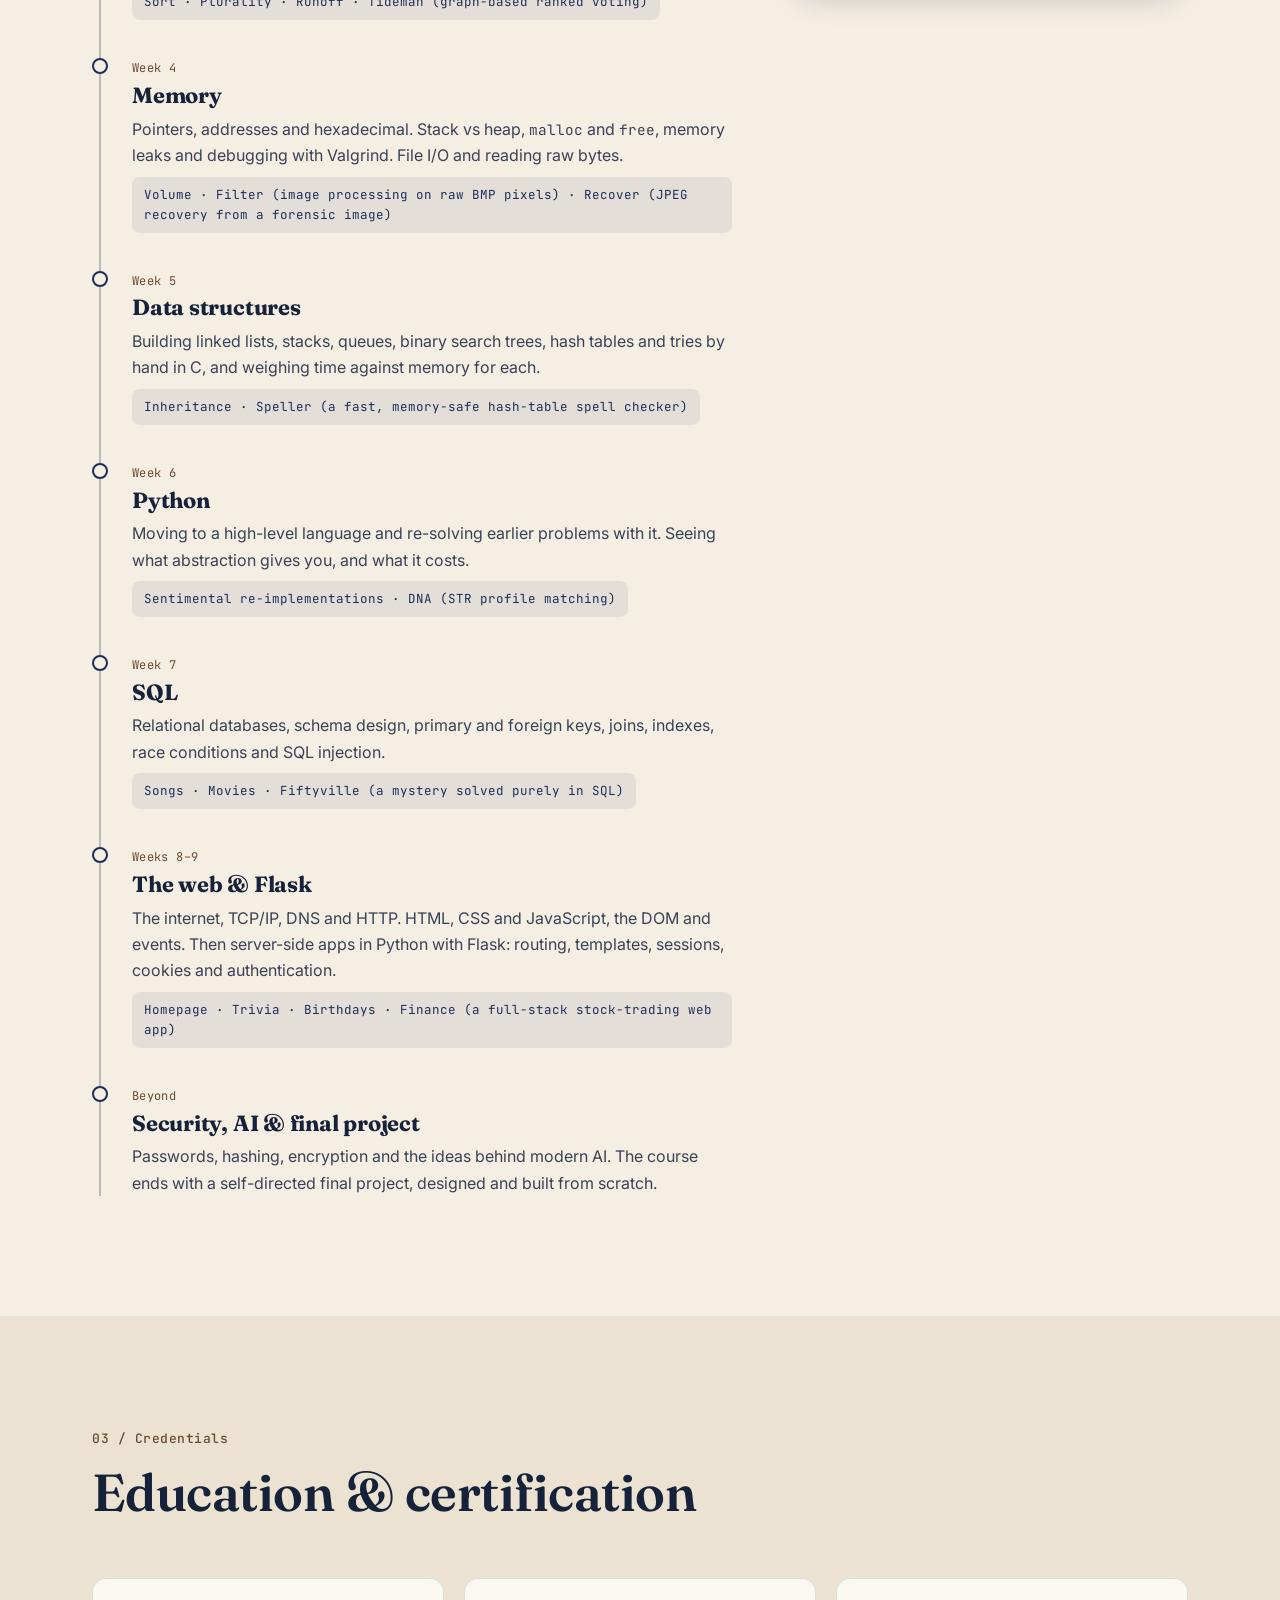
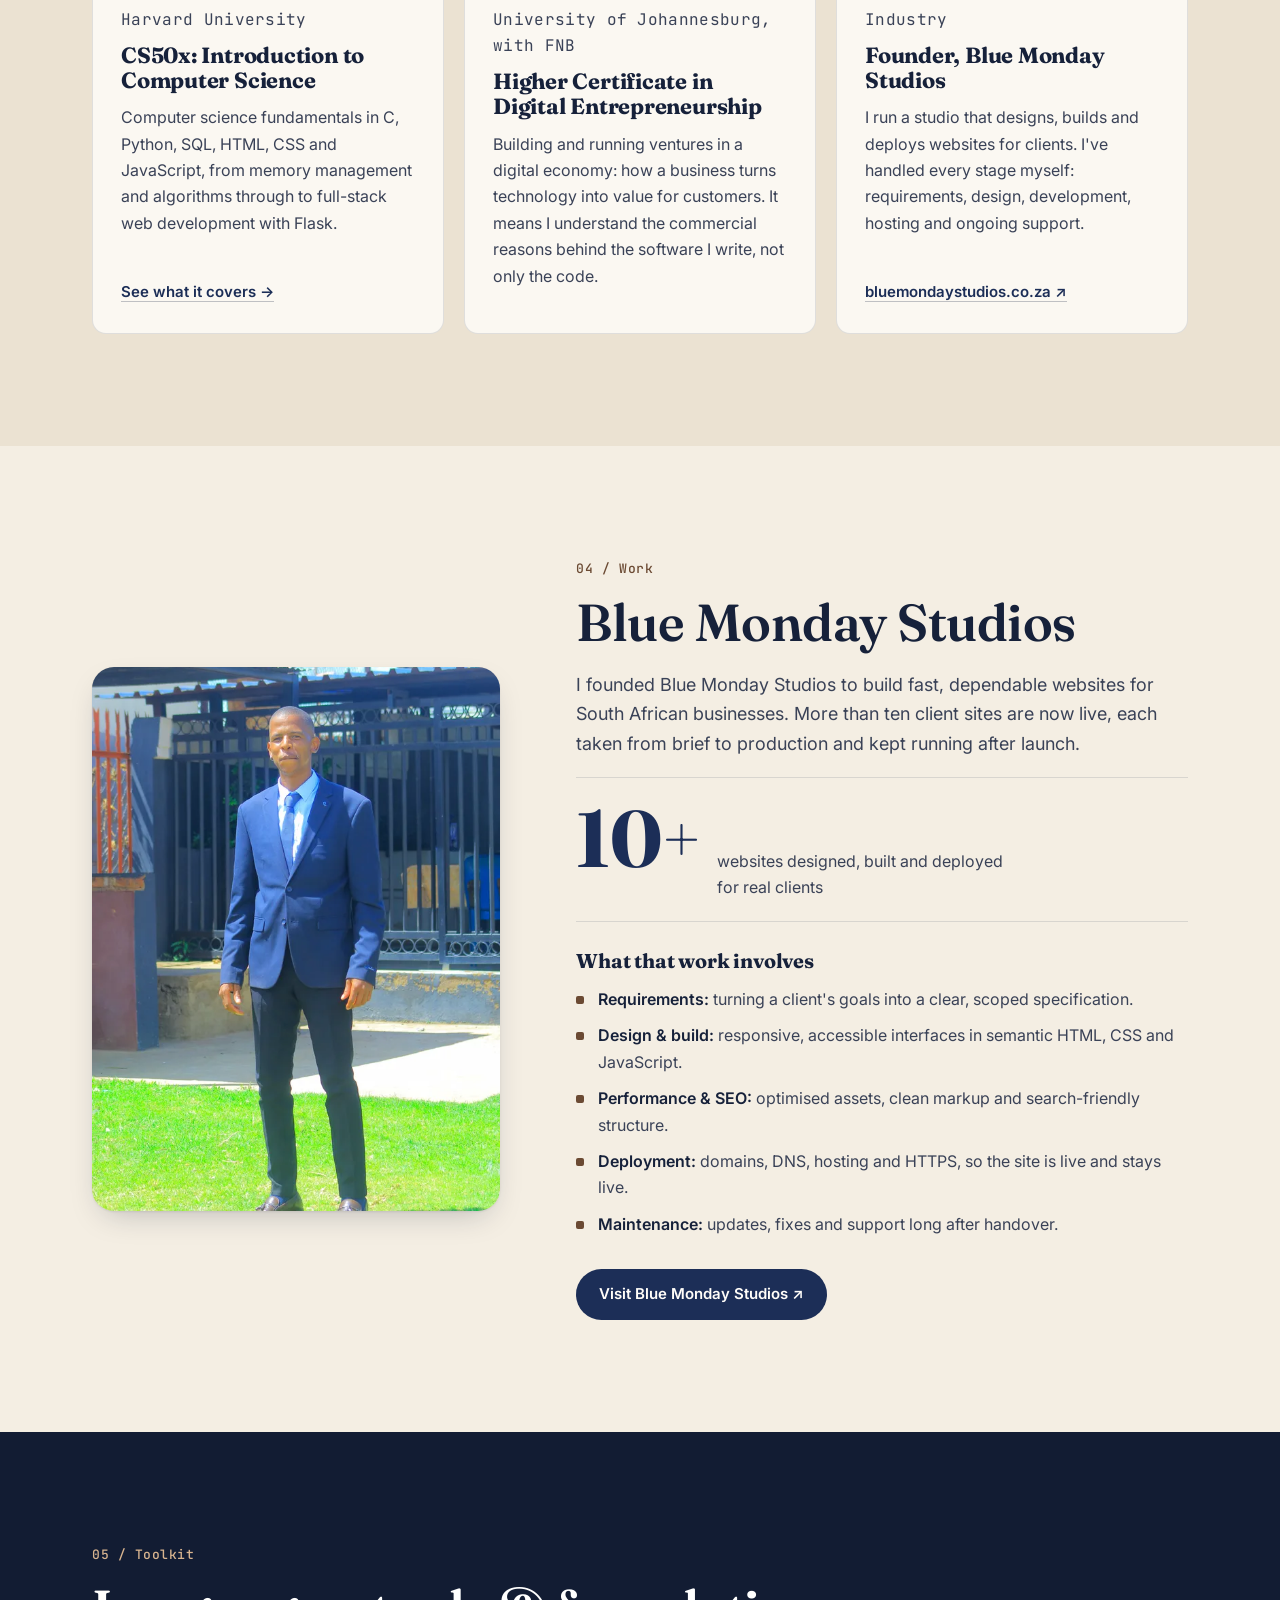
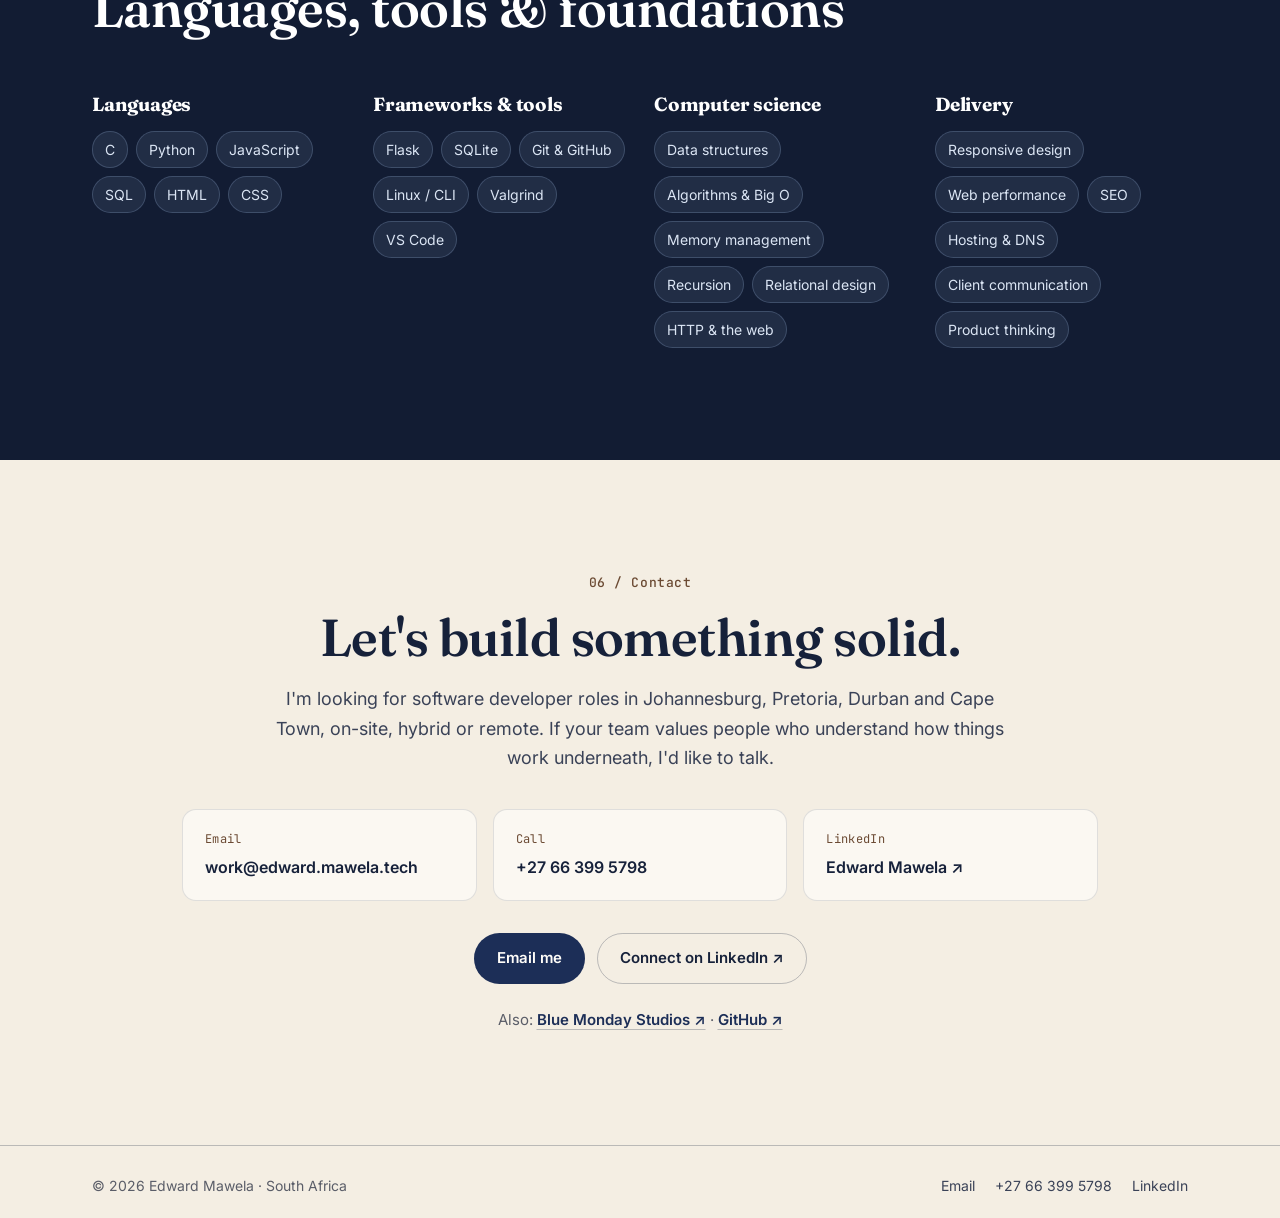
==== commit b8a62239: "Add contact details, new work photo and </> logo mark - Contact section: email, phone and LinkedIn c" ====
--- a/index.html
+++ b/index.html
@@ -44,7 +44,9 @@
     ],
     "address": { "@type": "PostalAddress", "addressCountry": "ZA", "addressRegion": "Gauteng" },
     "knowsAbout": ["Software Development", "Algorithms", "Data Structures", "C", "Python", "SQL", "JavaScript", "Flask", "Web Development"],
-    "sameAs": ["https://www.bluemondaystudios.co.za"]
+    "email": "mailto:work@edward.mawela.tech",
+    "telephone": "+27663995798",
+    "sameAs": ["https://www.linkedin.com/in/edward-mawela-b60b1734b", "https://www.bluemondaystudios.co.za"]
   }
   </script>
 </head>
@@ -54,7 +56,7 @@
   <header class="site-header">
     <nav class="nav container" aria-label="Primary">
       <a class="brand" href="#top" aria-label="Edward Mawela, home">
-        <span class="brand-mark">EM</span>
+        <span class="brand-mark"><span class="brand-code" aria-hidden="true">&lt;/&gt;</span>EM</span>
         <span class="brand-name">Edward Mawela</span>
       </a>
       <button class="nav-toggle" aria-expanded="false" aria-controls="nav-links">
@@ -320,8 +322,8 @@
       <div class="container work-grid">
         <figure class="work-photo reveal">
           <picture>
-            <source type="image/webp" srcset="assets/img/edward-confident-600.webp 600w, assets/img/edward-confident-1000.webp 1000w" sizes="(min-width: 900px) 35vw, 90vw">
-            <img src="assets/img/edward-confident-1000.jpg" srcset="assets/img/edward-confident-600.jpg 600w, assets/img/edward-confident-1000.jpg 1000w" sizes="(min-width: 900px) 35vw, 90vw" width="1000" height="1500" alt="Edward Mawela in a navy suit and blue tie, standing outdoors" loading="lazy">
+            <source type="image/webp" srcset="assets/img/edward-buttoned-600.webp 600w, assets/img/edward-buttoned-1000.webp 1000w" sizes="(min-width: 900px) 35vw, 90vw">
+            <img src="assets/img/edward-buttoned-1000.jpg" srcset="assets/img/edward-buttoned-600.jpg 600w, assets/img/edward-buttoned-1000.jpg 1000w" sizes="(min-width: 900px) 35vw, 90vw" width="1000" height="1500" alt="Edward Mawela in a buttoned navy suit and blue tie, standing on a lawn" loading="lazy">
           </picture>
         </figure>
 
@@ -399,14 +401,34 @@
           Durban and Cape Town, on-site, hybrid or remote. If your team values
           people who understand how things work underneath, I'd like to talk.
         </p>
+        <ul class="contact-list">
+          <li>
+            <a class="contact-item" href="mailto:work@edward.mawela.tech">
+              <span class="contact-label mono">Email</span>
+              <span class="contact-value">work@edward.mawela.tech</span>
+            </a>
+          </li>
+          <li>
+            <a class="contact-item" href="tel:+27663995798">
+              <span class="contact-label mono">Call</span>
+              <span class="contact-value">+27 66 399 5798</span>
+            </a>
+          </li>
+          <li>
+            <a class="contact-item" href="https://www.linkedin.com/in/edward-mawela-b60b1734b" target="_blank" rel="noopener">
+              <span class="contact-label mono">LinkedIn</span>
+              <span class="contact-value">Edward Mawela ↗</span>
+            </a>
+          </li>
+        </ul>
         <div class="contact-actions">
-          <!-- Add direct contact details here, e.g.:
-          <a class="btn btn-primary" href="mailto:you@example.com">Email me</a>
-          <a class="btn btn-ghost" href="https://www.linkedin.com/in/your-profile" target="_blank" rel="noopener">LinkedIn ↗</a>
-          -->
-          <a class="btn btn-primary" href="https://www.bluemondaystudios.co.za" target="_blank" rel="noopener">Contact via Blue Monday Studios ↗</a>
-          <a class="btn btn-ghost" href="https://github.com/bluemondaystudios" target="_blank" rel="noopener">GitHub ↗</a>
-        </div>
+          <a class="btn btn-primary" href="mailto:work@edward.mawela.tech">Email me</a>
+          <a class="btn btn-ghost" href="https://www.linkedin.com/in/edward-mawela-b60b1734b" target="_blank" rel="noopener">Connect on LinkedIn ↗</a>
+        </div>
+        <p class="contact-more">
+          Also: <a class="text-link" href="https://www.bluemondaystudios.co.za" target="_blank" rel="noopener">Blue Monday Studios ↗</a>
+          · <a class="text-link" href="https://github.com/bluemondaystudios" target="_blank" rel="noopener">GitHub ↗</a>
+        </p>
       </div>
     </section>
   </main>
@@ -414,7 +436,11 @@
   <footer class="site-footer">
     <div class="container footer-inner">
       <p>© <span id="year">2026</span> Edward Mawela · South Africa</p>
-      <p class="mono">Built by hand with HTML, CSS &amp; JavaScript.</p>
+      <p class="footer-links">
+        <a href="mailto:work@edward.mawela.tech">Email</a>
+        <a href="tel:+27663995798">+27 66 399 5798</a>
+        <a href="https://www.linkedin.com/in/edward-mawela-b60b1734b" target="_blank" rel="noopener">LinkedIn</a>
+      </p>
     </div>
   </footer>
 
--- a/css/styles.css
+++ b/css/styles.css
@@ -88,11 +88,12 @@
 
 .brand { display: flex; align-items: center; gap: 12px; text-decoration: none; }
 .brand-mark {
-  display: grid; place-items: center;
-  width: 38px; height: 38px; border-radius: 10px;
+  display: inline-flex; align-items: center; gap: 7px;
+  height: 38px; padding: 0 12px; border-radius: 10px;
   background: var(--navy); color: var(--surface-hi);
   font-family: var(--font-display); font-weight: 600; font-size: 15px; letter-spacing: 0.02em;
 }
+.brand-code { font-family: var(--font-mono); font-size: 12.5px; font-weight: 500; color: var(--sky); letter-spacing: 0; }
 .brand-name { font-weight: 600; font-size: 15px; }
 
 .nav-links { display: flex; align-items: center; gap: 4px; list-style: none; }
@@ -103,7 +104,8 @@
 }
 .nav-links a:hover,
 .nav-links a.active { background: rgba(22, 33, 58, 0.08); color: var(--ink); }
-.nav-links .nav-cta { background: var(--navy); color: var(--surface-hi); margin-left: 8px; }
+.nav-links .nav-cta,
+.nav-links .nav-cta.active { background: var(--navy); color: var(--surface-hi); margin-left: 8px; }
 .nav-links .nav-cta:hover { background: var(--navy-deep); color: #fff; }
 
 .nav-toggle {
@@ -319,15 +321,28 @@
 
 /* Contact */
 .contact { text-align: center; }
-.contact-inner { max-width: 820px; }
-.contact .section-intro { margin: 0 auto 32px; }
+.contact-inner { max-width: 980px; }
+.contact .section-intro { max-width: 760px; margin: 0 auto 36px; }
+.contact-list { list-style: none; display: grid; grid-template-columns: repeat(3, minmax(0, 1fr)); gap: 16px; margin-bottom: 32px; text-align: left; }
+.contact-item {
+  display: flex; flex-direction: column; gap: 4px; height: 100%;
+  padding: 20px 22px; border-radius: var(--radius);
+  background: var(--surface); border: 1px solid var(--line);
+  text-decoration: none; transition: transform 0.15s ease, border-color 0.15s ease, background 0.15s ease;
+}
+.contact-item:hover { transform: translateY(-2px); border-color: var(--line-strong); background: var(--surface-hi); }
+.contact-label { font-size: 12px; color: var(--leather); letter-spacing: 0.03em; }
+.contact-value { font-weight: 600; font-size: 16px; color: var(--ink); overflow-wrap: break-word; }
 .contact-actions { display: flex; flex-wrap: wrap; gap: 12px; justify-content: center; }
+.contact-more { margin: 24px 0 0; font-size: 15px; color: var(--ink-muted); }
 
 /* Footer */
 .site-footer { border-top: 1px solid var(--line-strong); padding: 28px 0; font-size: 14px; color: var(--ink-muted); }
 .footer-inner { display: flex; flex-wrap: wrap; justify-content: space-between; gap: 8px 24px; }
 .footer-inner p { margin: 0; }
-.footer-inner .mono { font-size: 12.5px; }
+.footer-links { display: flex; flex-wrap: wrap; gap: 6px 20px; }
+.footer-links a { color: var(--ink-soft); text-decoration: none; }
+.footer-links a:hover { color: var(--ink); text-decoration: underline; text-underline-offset: 3px; }
 
 /* --------------------------------------------------------------------------
    Reveal on scroll (only when JS has opted in)
@@ -371,6 +386,7 @@
   .stat:nth-child(even) { padding-left: 16px; border-left: 1px solid var(--line); }
 
   .principles { grid-template-columns: 1fr; }
+  .contact-list { grid-template-columns: 1fr; }
   .cs50-layout { grid-template-columns: 1fr; }
   .cs50-aside { position: static; }
   .work-grid { grid-template-columns: 1fr; }
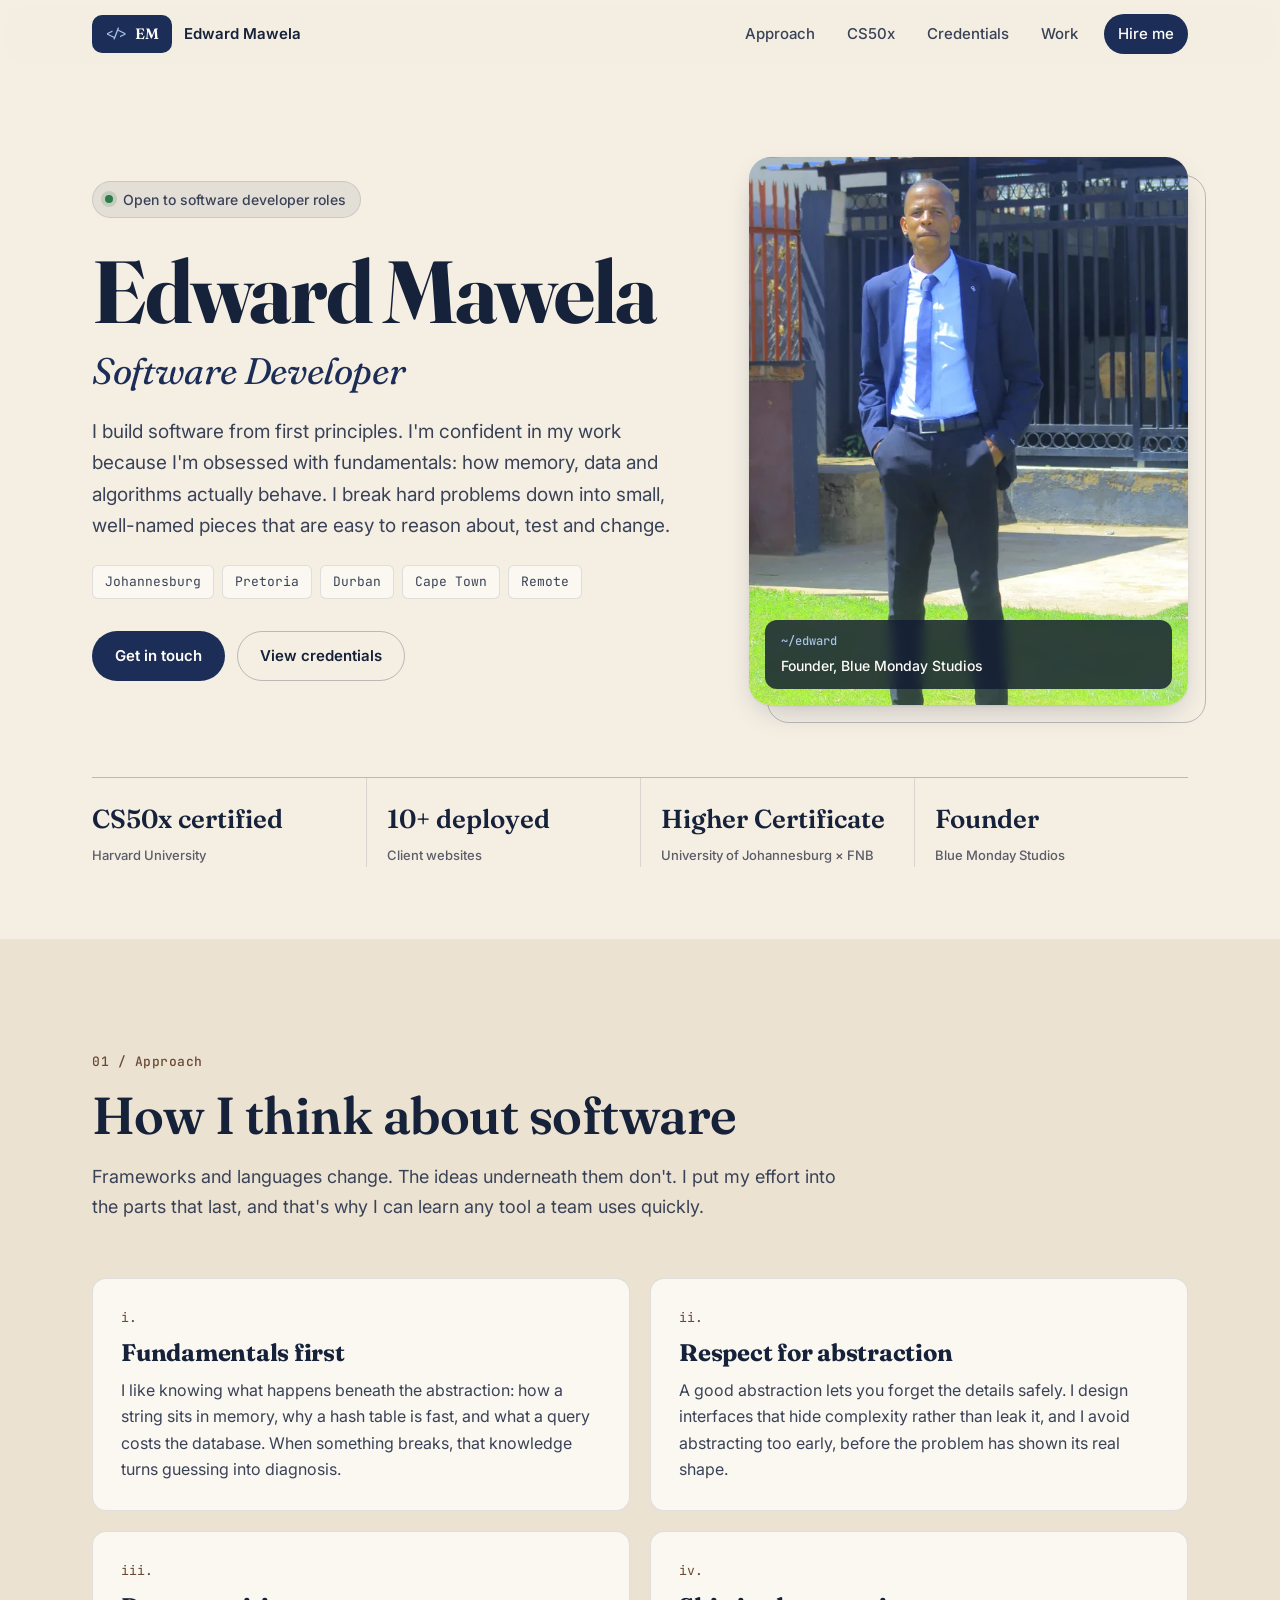
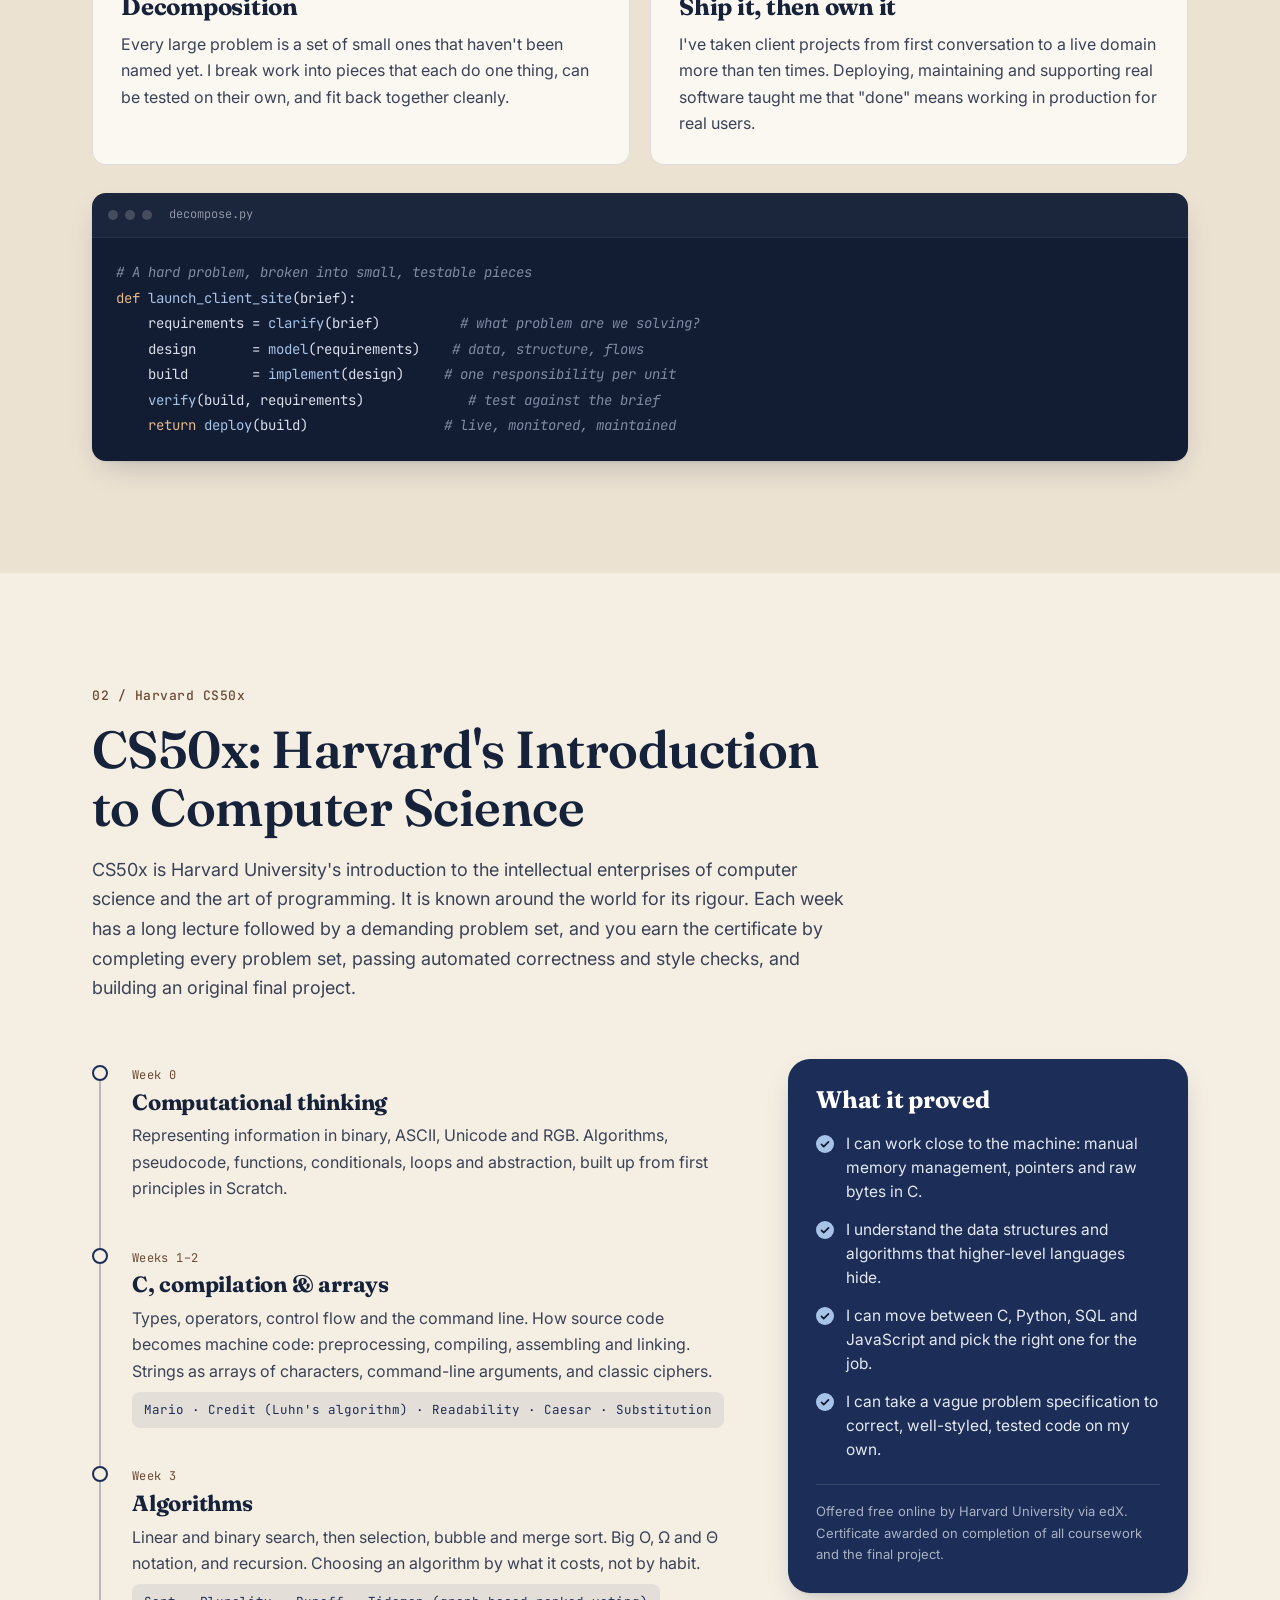
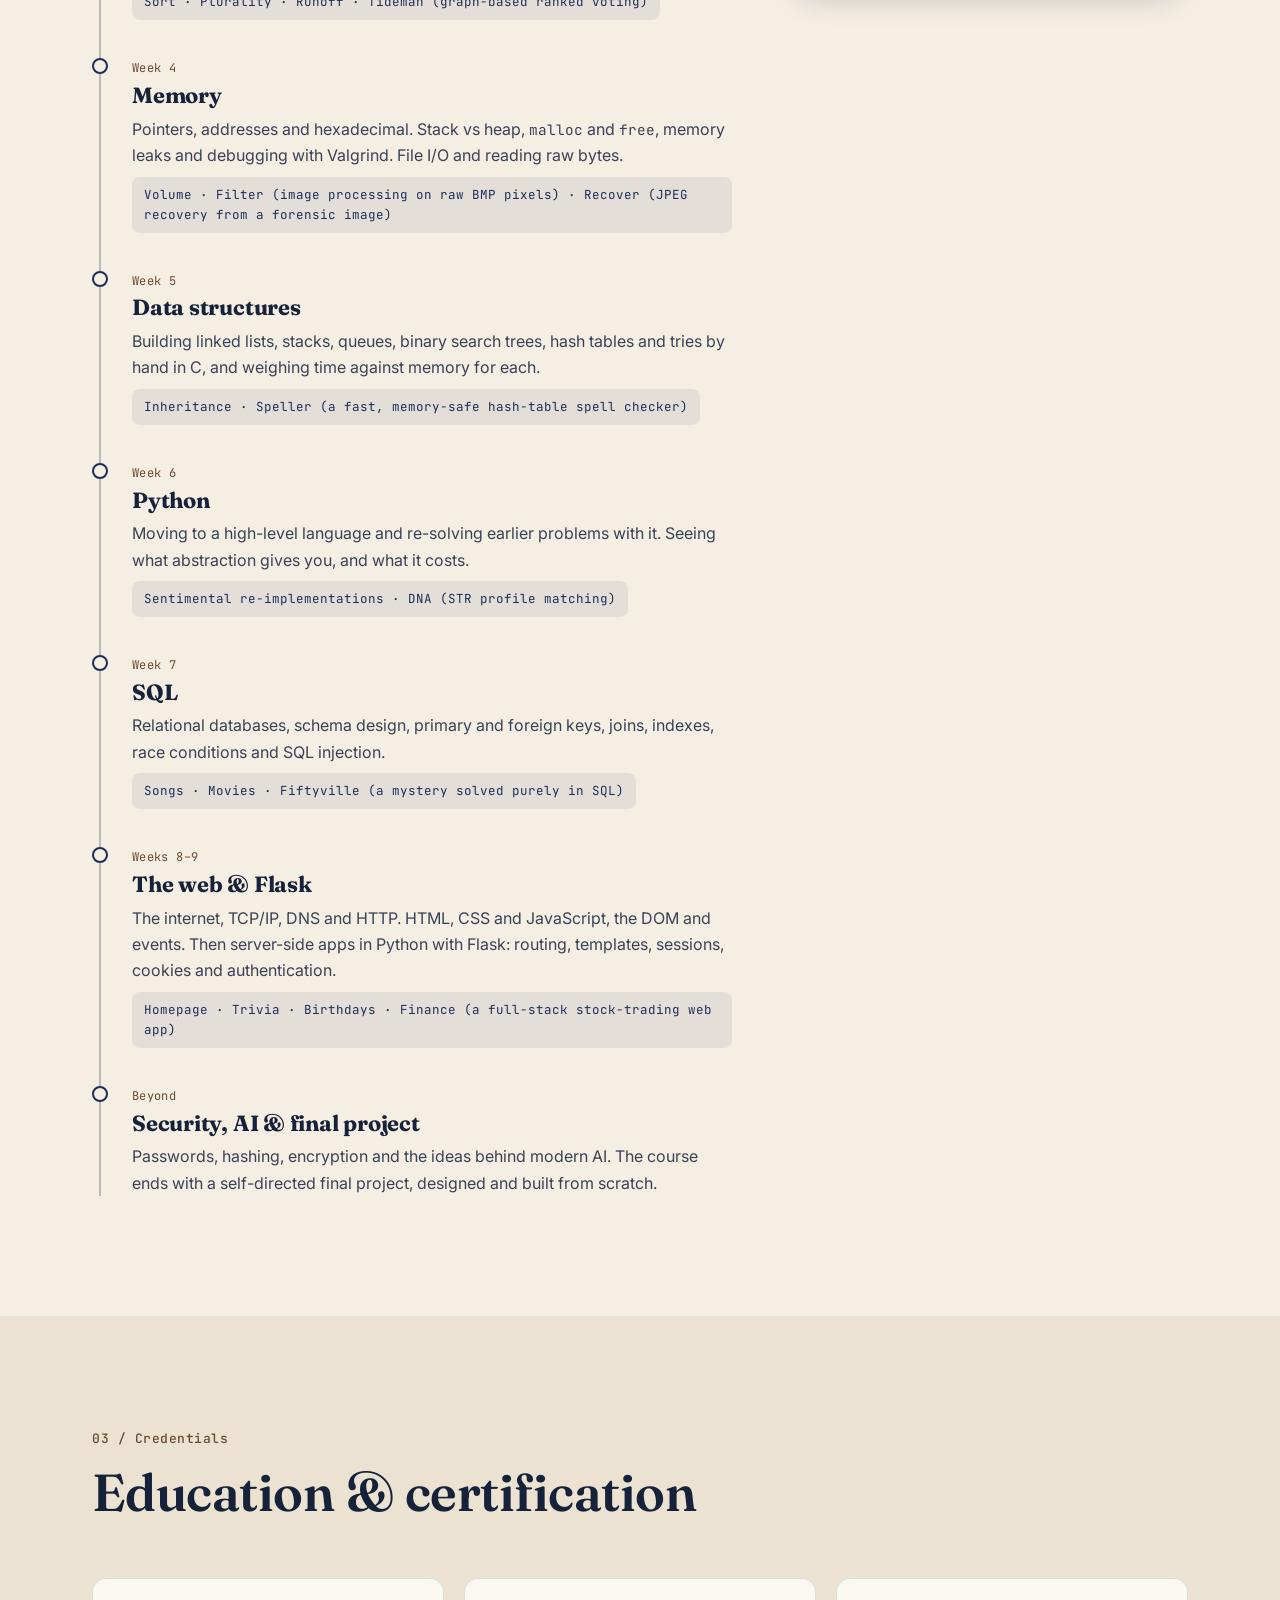
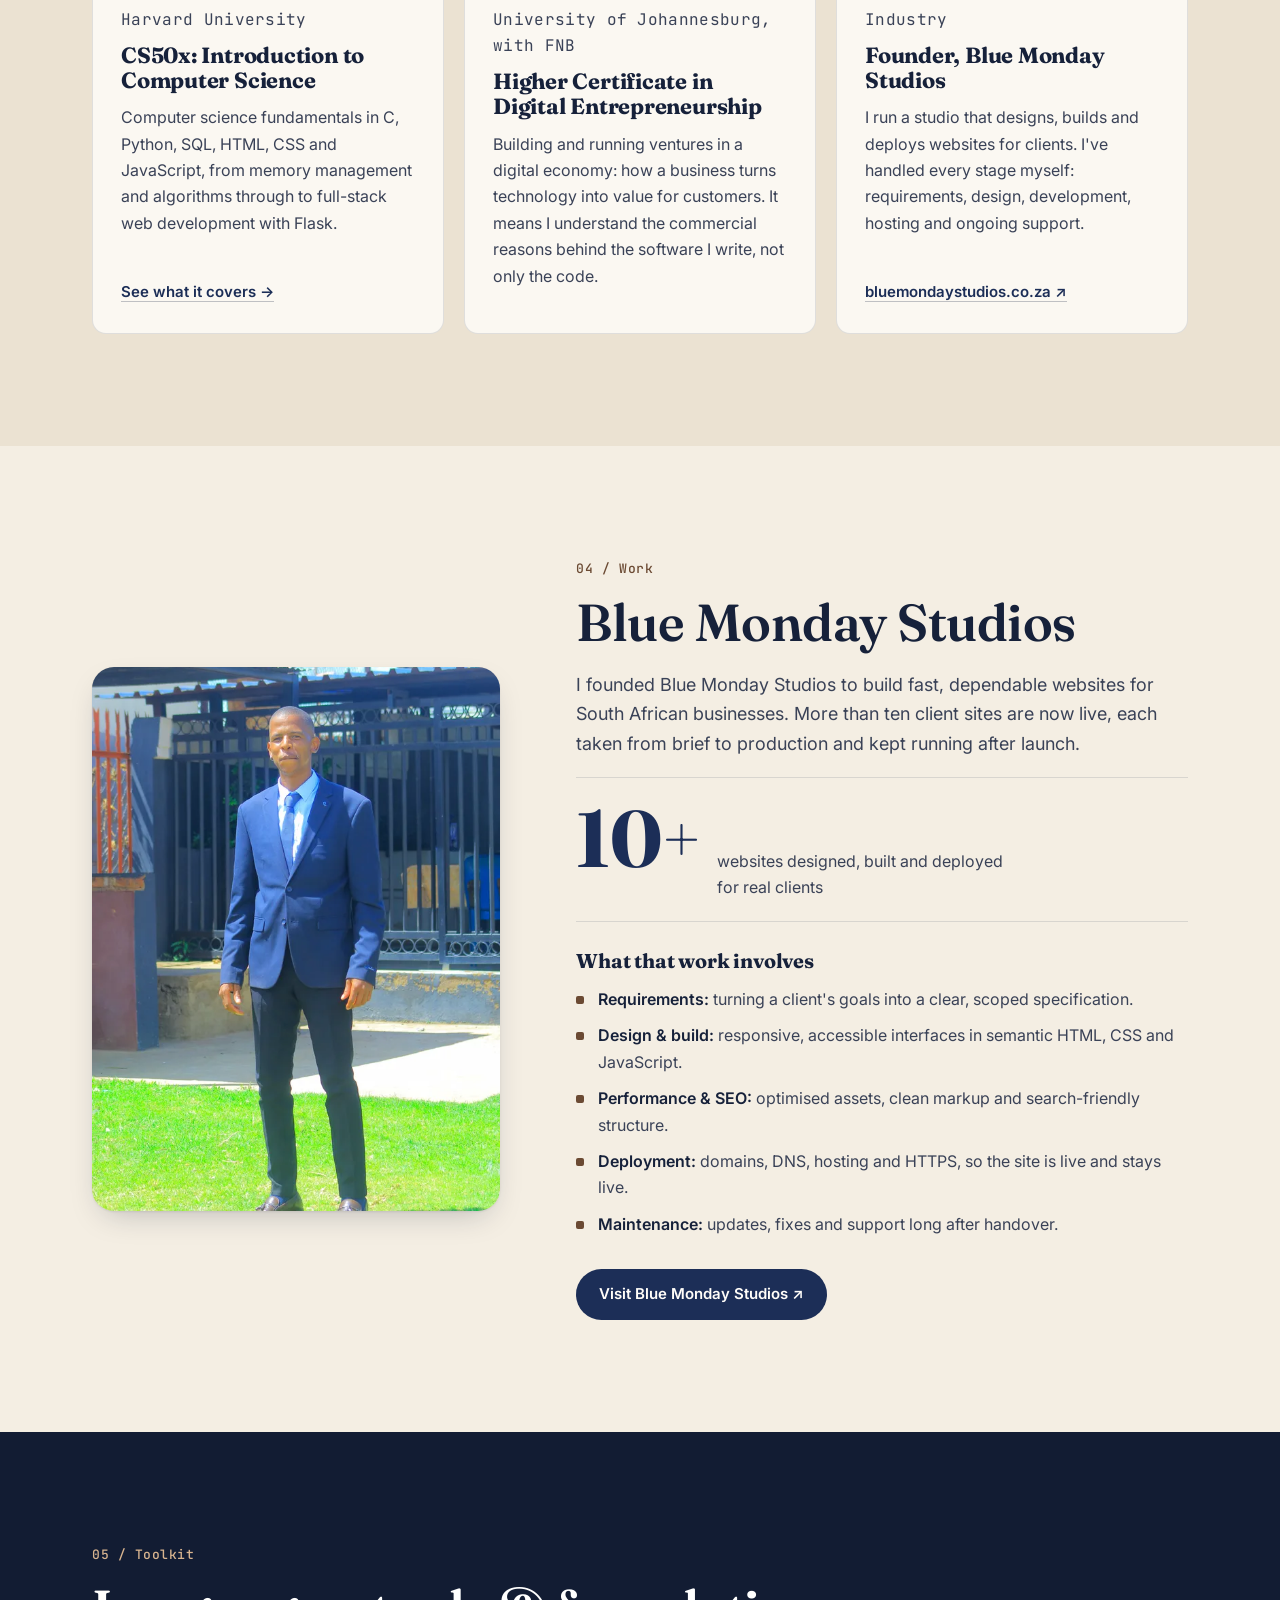
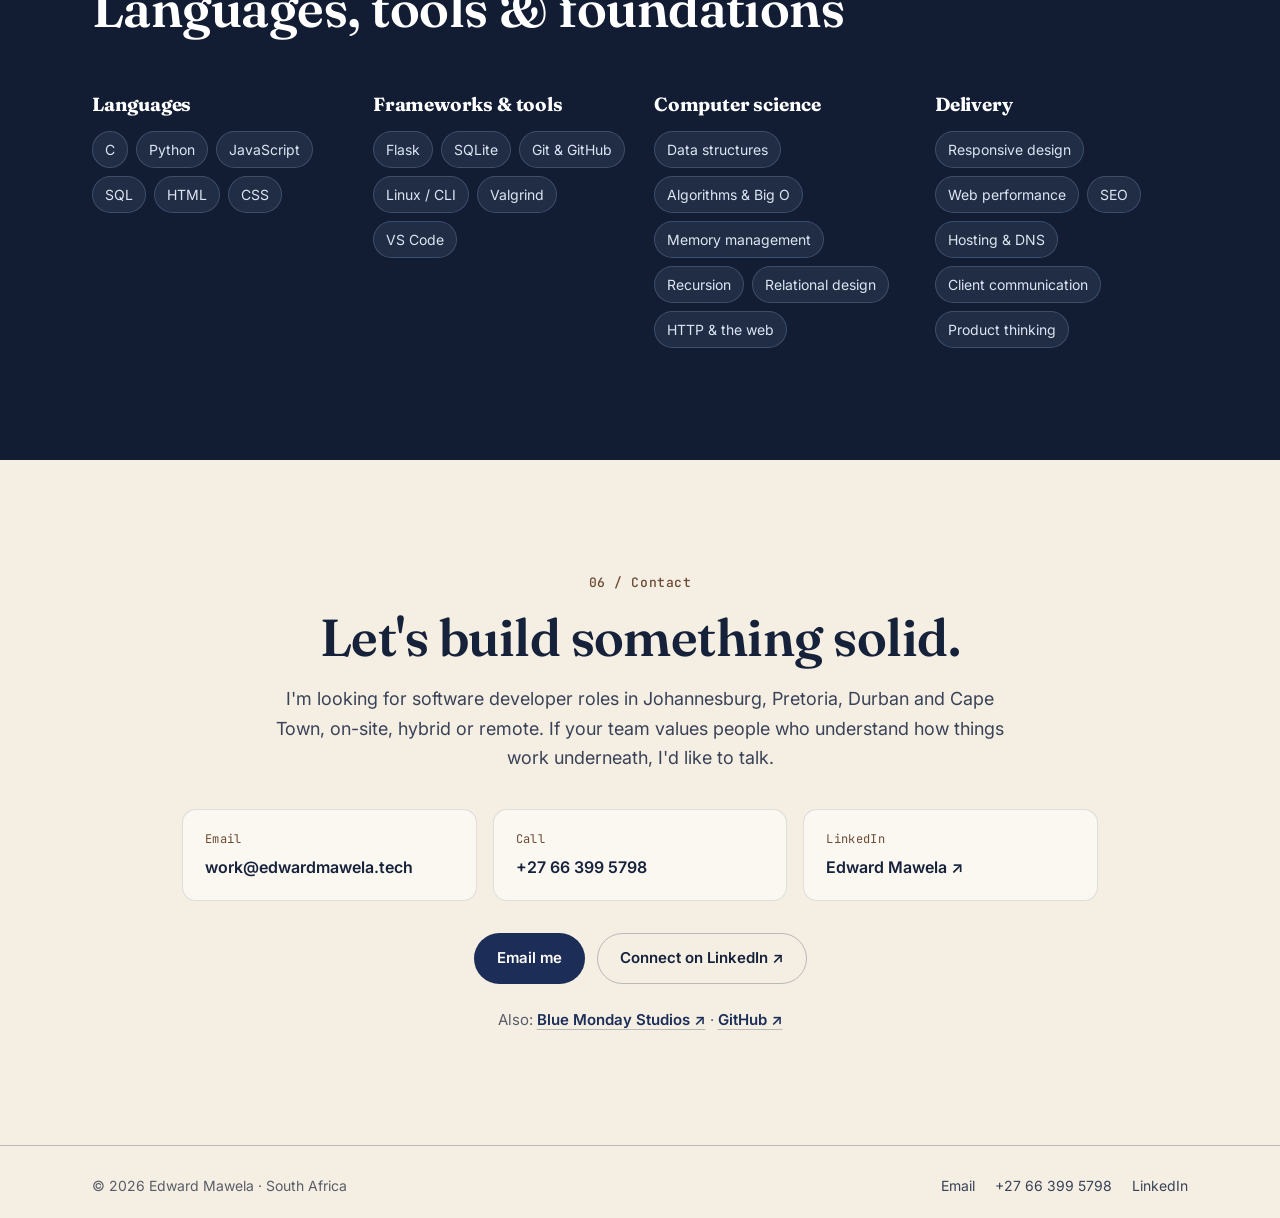
==== commit 5511a2b6: "Fix contact email address Co-Authored-By: Claude Opus 5.5 <noreply@anthropic.com> Claude-Session: ht" ====
--- a/index.html
+++ b/index.html
@@ -44,7 +44,7 @@
     ],
     "address": { "@type": "PostalAddress", "addressCountry": "ZA", "addressRegion": "Gauteng" },
     "knowsAbout": ["Software Development", "Algorithms", "Data Structures", "C", "Python", "SQL", "JavaScript", "Flask", "Web Development"],
-    "email": "mailto:work@edward.mawela.tech",
+    "email": "mailto:work@edwardmawela.tech",
     "telephone": "+27663995798",
     "sameAs": ["https://www.linkedin.com/in/edward-mawela-b60b1734b", "https://www.bluemondaystudios.co.za"]
   }
@@ -403,9 +403,9 @@
         </p>
         <ul class="contact-list">
           <li>
-            <a class="contact-item" href="mailto:work@edward.mawela.tech">
+            <a class="contact-item" href="mailto:work@edwardmawela.tech">
               <span class="contact-label mono">Email</span>
-              <span class="contact-value">work@edward.mawela.tech</span>
+              <span class="contact-value">work@edwardmawela.tech</span>
             </a>
           </li>
           <li>
@@ -422,7 +422,7 @@
           </li>
         </ul>
         <div class="contact-actions">
-          <a class="btn btn-primary" href="mailto:work@edward.mawela.tech">Email me</a>
+          <a class="btn btn-primary" href="mailto:work@edwardmawela.tech">Email me</a>
           <a class="btn btn-ghost" href="https://www.linkedin.com/in/edward-mawela-b60b1734b" target="_blank" rel="noopener">Connect on LinkedIn ↗</a>
         </div>
         <p class="contact-more">
@@ -437,7 +437,7 @@
     <div class="container footer-inner">
       <p>© <span id="year">2026</span> Edward Mawela · South Africa</p>
       <p class="footer-links">
-        <a href="mailto:work@edward.mawela.tech">Email</a>
+        <a href="mailto:work@edwardmawela.tech">Email</a>
         <a href="tel:+27663995798">+27 66 399 5798</a>
         <a href="https://www.linkedin.com/in/edward-mawela-b60b1734b" target="_blank" rel="noopener">LinkedIn</a>
       </p>
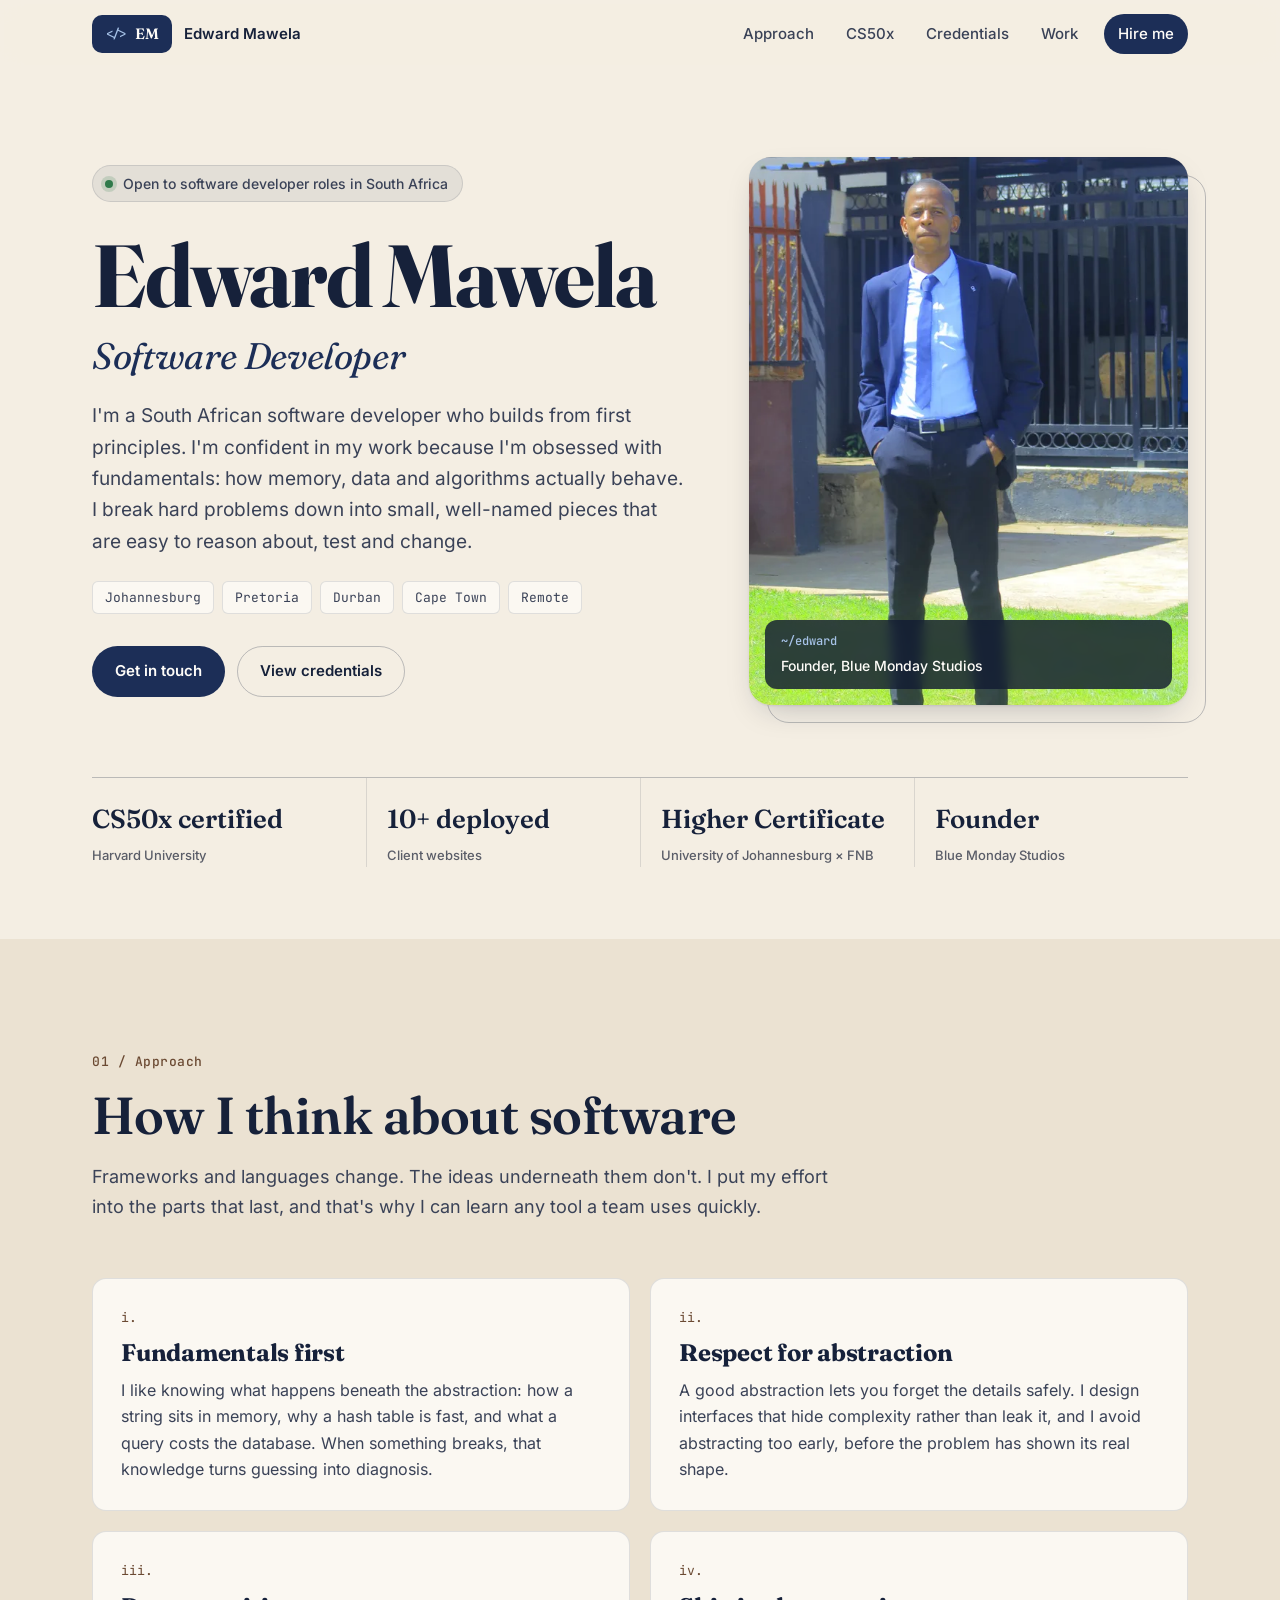
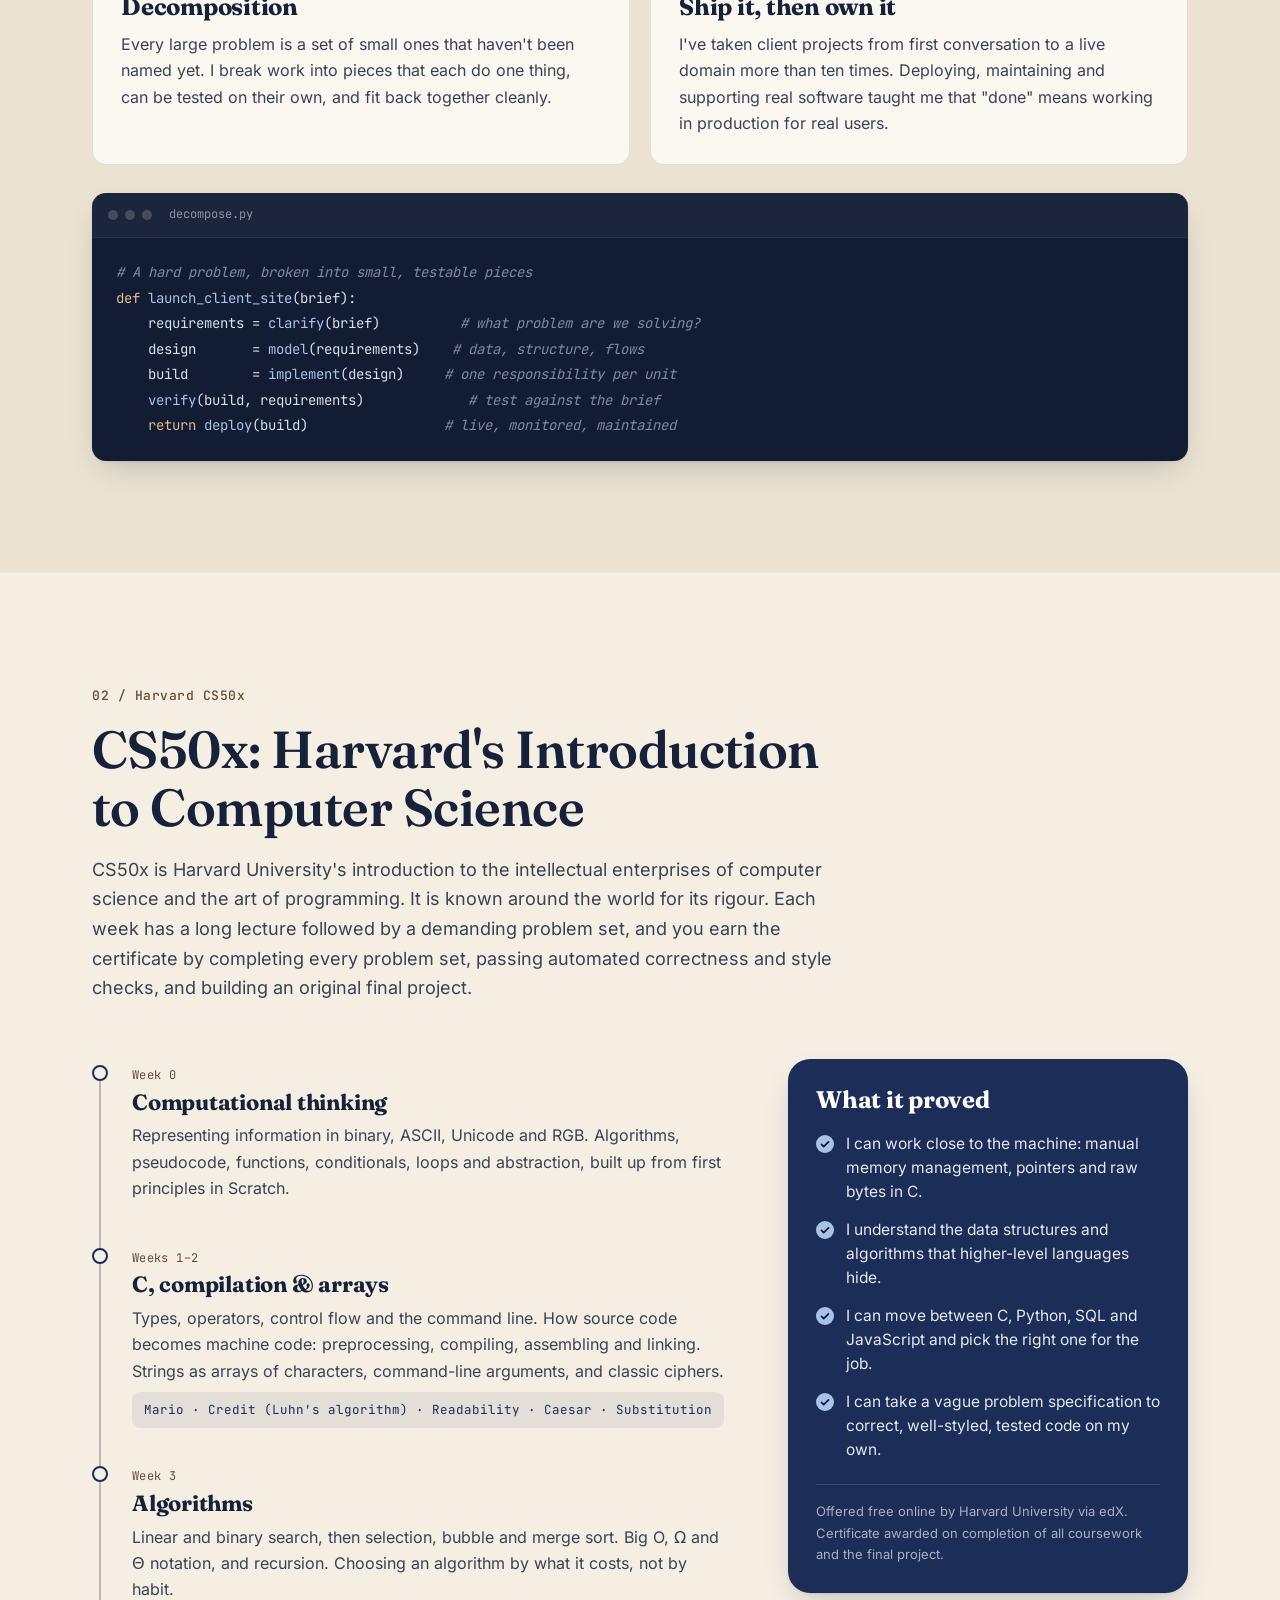
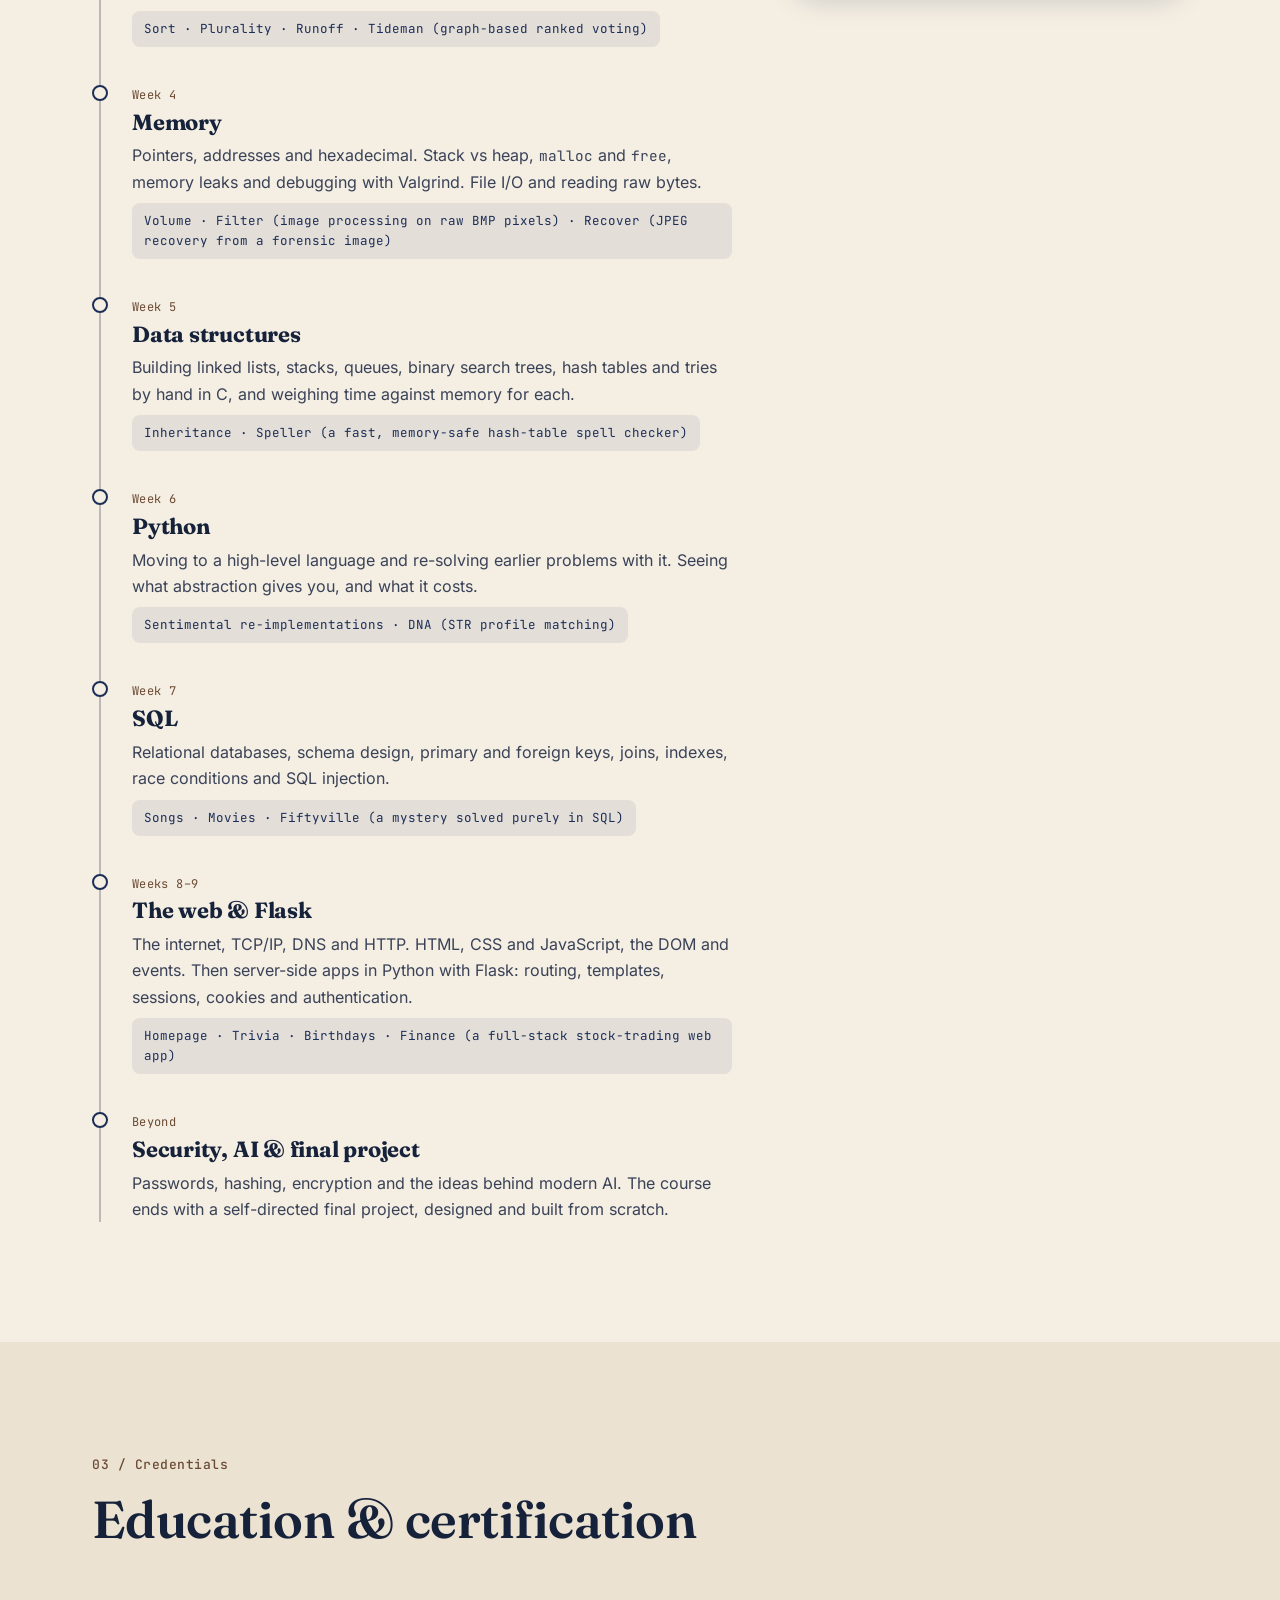
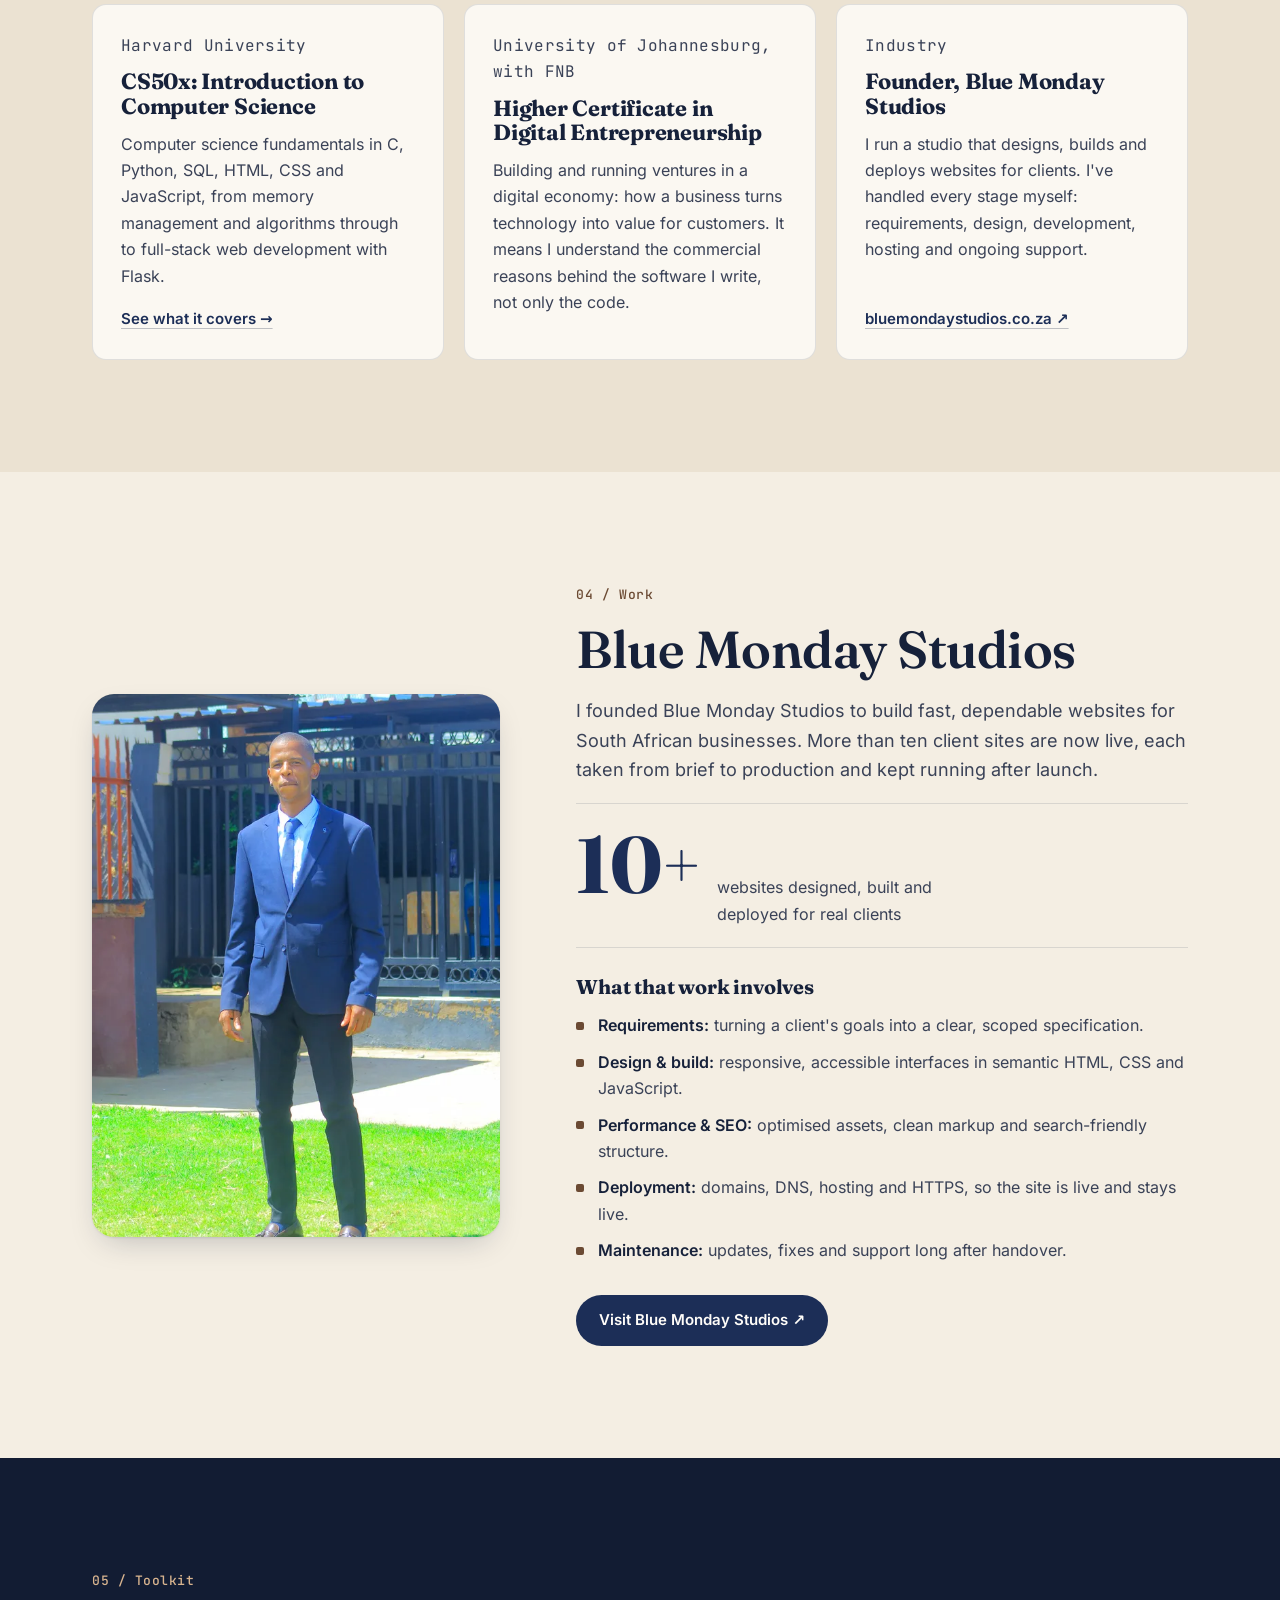
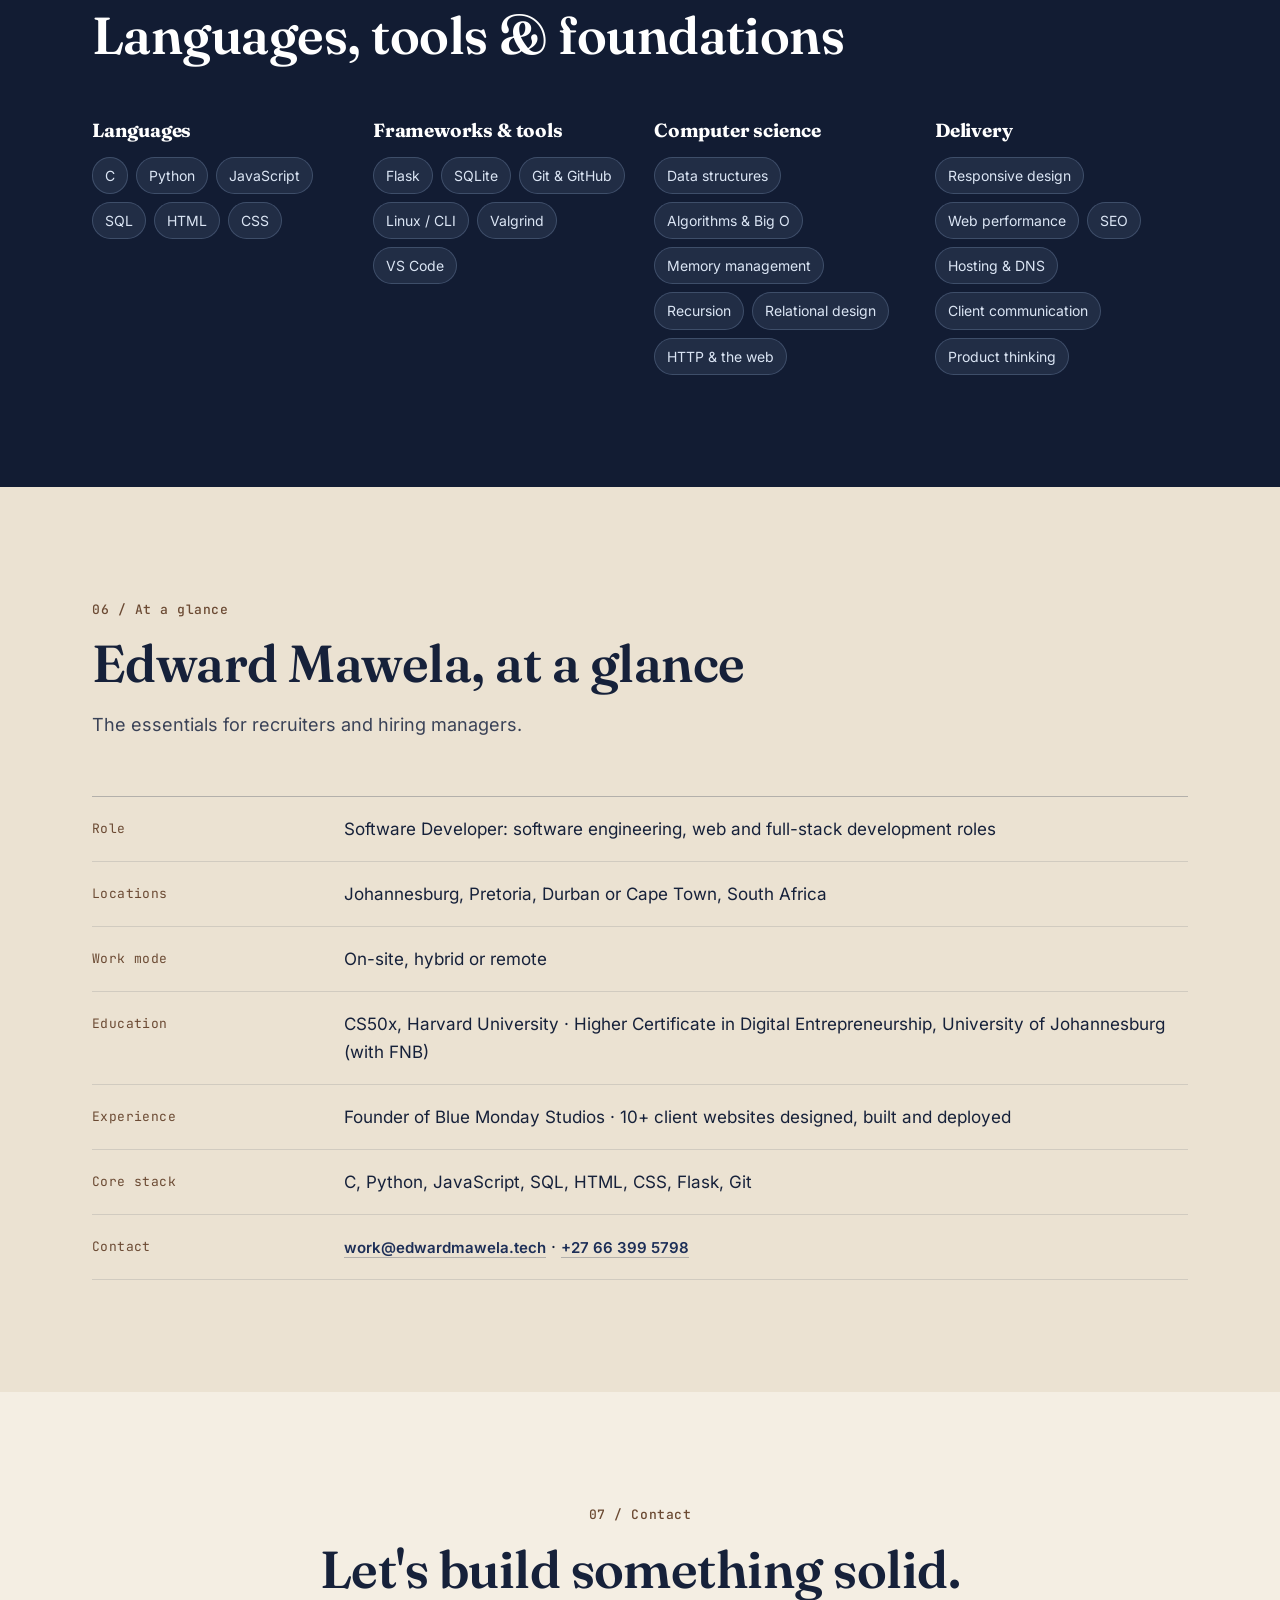
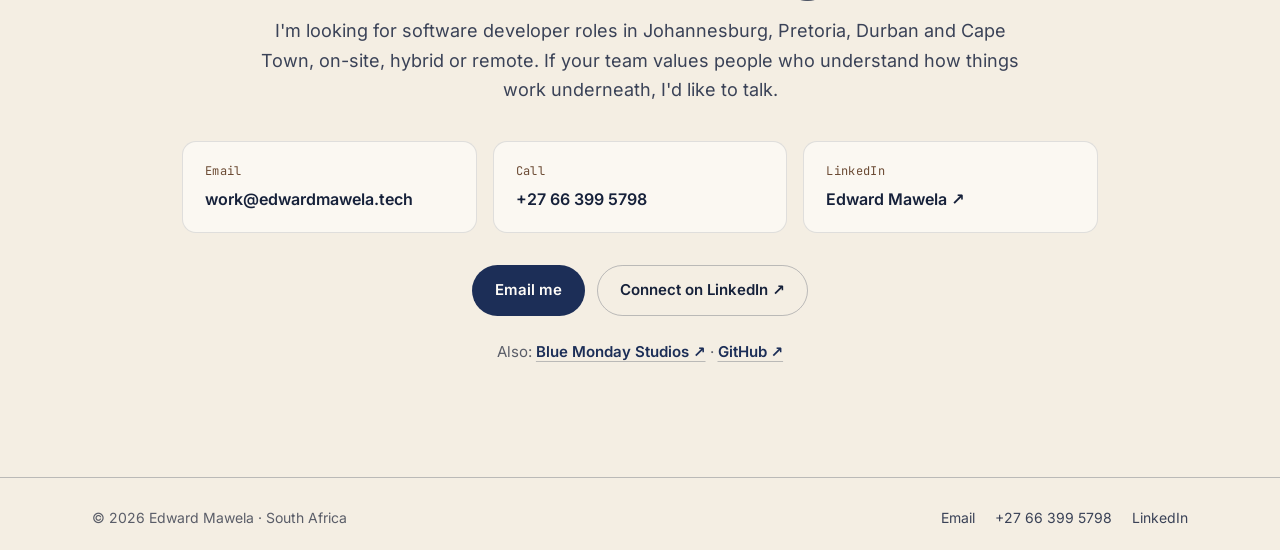
==== commit 1dd639dc: "SEO: structured data, crawl files, self-hosted fonts, recruiter summary - Head: keyword-focused titl" ====
--- a/index.html
+++ b/index.html
@@ -3,50 +3,155 @@
 <head>
   <meta charset="utf-8">
   <meta name="viewport" content="width=device-width, initial-scale=1">
-  <title>Edward Mawela | Software Developer, South Africa</title>
-  <meta name="description" content="Edward Mawela is a software developer and founder of Blue Monday Studios. He holds Harvard's CS50x certificate, has deployed 10+ client websites, and is open to roles in Johannesburg, Pretoria, Durban and Cape Town.">
+  <title>Edward Mawela | Software Developer in Johannesburg &amp; South Africa</title>
+  <meta name="description" content="Edward Mawela: Harvard CS50x-certified software developer and founder of Blue Monday Studios. Open to roles in Johannesburg, Pretoria, Durban and Cape Town.">
   <meta name="author" content="Edward Mawela">
-  <link rel="canonical" href="https://www.edwardmawela.tech/">
+  <meta name="robots" content="index, follow, max-image-preview:large, max-snippet:-1, max-video-preview:-1">
+  <link rel="canonical" href="https://edwardmawela.tech/">
   <meta name="theme-color" content="#F4EEE3">
-
+  <meta name="color-scheme" content="light">
+  <meta name="format-detection" content="telephone=no">
+  <meta name="geo.region" content="ZA">
+  <meta name="geo.placename" content="Johannesburg">
+
+  <!-- Open Graph (LinkedIn, WhatsApp, Facebook, Slack) -->
   <meta property="og:type" content="profile">
-  <meta property="og:title" content="Edward Mawela | Software Developer">
-  <meta property="og:description" content="Fundamentals-first software developer. CS50x (Harvard), founder of Blue Monday Studios, 10+ deployed client websites. Johannesburg · Pretoria · Durban · Cape Town.">
-  <meta property="og:image" content="https://www.edwardmawela.tech/assets/img/og-image.jpg">
-  <meta property="og:url" content="https://www.edwardmawela.tech/">
+  <meta property="og:site_name" content="Edward Mawela">
+  <meta property="og:title" content="Edward Mawela | Software Developer, South Africa">
+  <meta property="og:description" content="Fundamentals-first software developer. Harvard CS50x, founder of Blue Monday Studios, 10+ client websites deployed. Open to roles in Johannesburg, Pretoria, Durban and Cape Town.">
+  <meta property="og:url" content="https://edwardmawela.tech/">
+  <meta property="og:image" content="https://edwardmawela.tech/assets/img/edward-mawela-og.jpg">
+  <meta property="og:image:secure_url" content="https://edwardmawela.tech/assets/img/edward-mawela-og.jpg">
+  <meta property="og:image:type" content="image/jpeg">
+  <meta property="og:image:width" content="1200">
+  <meta property="og:image:height" content="630">
+  <meta property="og:image:alt" content="Edward Mawela, software developer, in a navy suit">
   <meta property="og:locale" content="en_ZA">
+  <meta property="profile:first_name" content="Edward">
+  <meta property="profile:last_name" content="Mawela">
+
+  <!-- X / Twitter -->
   <meta name="twitter:card" content="summary_large_image">
-
-  <link rel="icon" href="data:image/svg+xml,%3Csvg xmlns='http://www.w3.org/2000/svg' viewBox='0 0 64 64'%3E%3Crect width='64' height='64' rx='14' fill='%2316213A'/%3E%3Ctext x='50%25' y='56%25' text-anchor='middle' dominant-baseline='middle' font-family='Georgia,serif' font-size='30' fill='%23D9CDB6'%3EEM%3C/text%3E%3C/svg%3E">
-
-  <link rel="preconnect" href="https://fonts.googleapis.com">
-  <link rel="preconnect" href="https://fonts.gstatic.com" crossorigin>
-  <link href="https://fonts.googleapis.com/css2?family=Fraunces:opsz,wght@9..144,400;9..144,600;9..144,700&family=Inter:wght@400;500;600&family=JetBrains+Mono:wght@400;500&display=swap" rel="stylesheet">
+  <meta name="twitter:title" content="Edward Mawela | Software Developer, South Africa">
+  <meta name="twitter:description" content="Harvard CS50x-certified software developer and founder of Blue Monday Studios. Open to roles in Johannesburg, Pretoria, Durban and Cape Town.">
+  <meta name="twitter:image" content="https://edwardmawela.tech/assets/img/edward-mawela-og.jpg">
+  <meta name="twitter:image:alt" content="Edward Mawela, software developer, in a navy suit">
+
+  <!-- Identity links -->
+  <link rel="me" href="https://www.linkedin.com/in/edward-mawela-b60b1734b">
+  <link rel="me" href="https://github.com/bluemondaystudios">
+  <link rel="me" href="mailto:work@edwardmawela.tech">
+
+  <!-- Icons & app manifest -->
+  <link rel="icon" href="/favicon.ico" sizes="48x48">
+  <link rel="icon" href="/assets/icons/favicon.svg" type="image/svg+xml">
+  <link rel="apple-touch-icon" href="/assets/icons/apple-touch-icon.png">
+  <link rel="manifest" href="/site.webmanifest">
+
+  <!-- Performance: self-hosted fonts and the hero image (Largest Contentful Paint) -->
+  <link rel="preload" href="/assets/fonts/fraunces-latin.woff2" as="font" type="font/woff2" crossorigin>
+  <link rel="preload" href="/assets/fonts/inter-latin.woff2" as="font" type="font/woff2" crossorigin>
+  <link rel="preload" as="image" type="image/webp" imagesrcset="assets/img/edward-mawela-software-developer-600.webp 600w, assets/img/edward-mawela-software-developer-800.webp 800w, assets/img/edward-mawela-software-developer-1000.webp 1000w" imagesizes="(min-width: 900px) 40vw, 90vw" fetchpriority="high">
   <link rel="stylesheet" href="css/styles.css">
   <script>document.documentElement.classList.add("js");</script>
 
+  <!-- Structured data: https://schema.org -->
   <script type="application/ld+json">
   {
     "@context": "https://schema.org",
-    "@type": "Person",
-    "name": "Edward Mawela",
-    "jobTitle": "Software Developer",
-    "image": "https://www.edwardmawela.tech/assets/img/edward-standing-1000.jpg",
-    "url": "https://www.edwardmawela.tech/",
-    "worksFor": {
-      "@type": "Organization",
-      "name": "Blue Monday Studios",
-      "url": "https://www.bluemondaystudios.co.za"
-    },
-    "alumniOf": [
-      { "@type": "CollegeOrUniversity", "name": "Harvard University (CS50x)" },
-      { "@type": "CollegeOrUniversity", "name": "University of Johannesburg" }
-    ],
-    "address": { "@type": "PostalAddress", "addressCountry": "ZA", "addressRegion": "Gauteng" },
-    "knowsAbout": ["Software Development", "Algorithms", "Data Structures", "C", "Python", "SQL", "JavaScript", "Flask", "Web Development"],
-    "email": "mailto:work@edwardmawela.tech",
-    "telephone": "+27663995798",
-    "sameAs": ["https://www.linkedin.com/in/edward-mawela-b60b1734b", "https://www.bluemondaystudios.co.za"]
+    "@graph": [
+      {
+        "@type": "ProfilePage",
+        "@id": "https://edwardmawela.tech/#profilepage",
+        "url": "https://edwardmawela.tech/",
+        "name": "Edward Mawela | Software Developer in Johannesburg & South Africa",
+        "inLanguage": "en-ZA",
+        "dateCreated": "2026-10-23",
+        "dateModified": "2026-10-23",
+        "isPartOf": { "@id": "https://edwardmawela.tech/#website" },
+        "mainEntity": { "@id": "https://edwardmawela.tech/#person" },
+        "primaryImageOfPage": { "@id": "https://edwardmawela.tech/#primaryimage" }
+      },
+      {
+        "@type": "WebSite",
+        "@id": "https://edwardmawela.tech/#website",
+        "url": "https://edwardmawela.tech/",
+        "name": "Edward Mawela",
+        "inLanguage": "en-ZA",
+        "publisher": { "@id": "https://edwardmawela.tech/#person" }
+      },
+      {
+        "@type": "ImageObject",
+        "@id": "https://edwardmawela.tech/#primaryimage",
+        "url": "https://edwardmawela.tech/assets/img/edward-mawela-software-developer-1000.jpg",
+        "contentUrl": "https://edwardmawela.tech/assets/img/edward-mawela-software-developer-1000.jpg",
+        "width": 1000,
+        "height": 1500,
+        "caption": "Edward Mawela, software developer"
+      },
+      {
+        "@type": "Person",
+        "@id": "https://edwardmawela.tech/#person",
+        "name": "Edward Mawela",
+        "givenName": "Edward",
+        "familyName": "Mawela",
+        "url": "https://edwardmawela.tech/",
+        "image": { "@id": "https://edwardmawela.tech/#primaryimage" },
+        "jobTitle": "Software Developer",
+        "description": "Software developer focused on computer science fundamentals, abstraction and problem decomposition. Founder of Blue Monday Studios.",
+        "email": "mailto:work@edwardmawela.tech",
+        "telephone": "+27663995798",
+        "nationality": { "@type": "Country", "name": "South Africa" },
+        "address": { "@type": "PostalAddress", "addressCountry": "ZA" },
+        "homeLocation": { "@type": "Country", "name": "South Africa" },
+        "workLocation": [
+          { "@type": "City", "name": "Johannesburg" },
+          { "@type": "City", "name": "Pretoria" },
+          { "@type": "City", "name": "Durban" },
+          { "@type": "City", "name": "Cape Town" }
+        ],
+        "worksFor": { "@id": "https://edwardmawela.tech/#bluemonday" },
+        "alumniOf": { "@type": "CollegeOrUniversity", "name": "University of Johannesburg", "url": "https://www.uj.ac.za" },
+        "hasCredential": [
+          {
+            "@type": "EducationalOccupationalCredential",
+            "name": "CS50x: CS50's Introduction to Computer Science",
+            "credentialCategory": "certificate",
+            "recognizedBy": { "@type": "CollegeOrUniversity", "name": "Harvard University", "url": "https://www.harvard.edu" },
+            "about": ["Computer science", "C", "Python", "SQL", "JavaScript", "Algorithms", "Data structures"]
+          },
+          {
+            "@type": "EducationalOccupationalCredential",
+            "name": "Higher Certificate in Digital Entrepreneurship",
+            "credentialCategory": "Higher Certificate",
+            "recognizedBy": { "@type": "CollegeOrUniversity", "name": "University of Johannesburg", "url": "https://www.uj.ac.za" }
+          }
+        ],
+        "hasOccupation": {
+          "@type": "Occupation",
+          "name": "Software Developer",
+          "occupationLocation": [
+            { "@type": "City", "name": "Johannesburg" },
+            { "@type": "City", "name": "Pretoria" },
+            { "@type": "City", "name": "Durban" },
+            { "@type": "City", "name": "Cape Town" }
+          ],
+          "skills": "C, Python, JavaScript, SQL, HTML, CSS, Flask, Git, data structures, algorithms, web development, deployment"
+        },
+        "knowsAbout": ["Software development", "Computer science", "Algorithms", "Data structures", "Memory management", "Web development", "Full-stack development", "C", "Python", "JavaScript", "SQL", "HTML", "CSS", "Flask", "SQLite", "Git", "SEO", "Web performance"],
+        "knowsLanguage": ["en"],
+        "sameAs": ["https://www.linkedin.com/in/edward-mawela-b60b1734b", "https://github.com/bluemondaystudios"]
+      },
+      {
+        "@type": "Organization",
+        "@id": "https://edwardmawela.tech/#bluemonday",
+        "name": "Blue Monday Studios",
+        "url": "https://www.bluemondaystudios.co.za",
+        "description": "Web design and development studio building websites for South African businesses.",
+        "founder": { "@id": "https://edwardmawela.tech/#person" },
+        "areaServed": { "@type": "Country", "name": "South Africa" }
+      }
+    ]
   }
   </script>
 </head>
@@ -55,8 +160,8 @@
 
   <header class="site-header">
     <nav class="nav container" aria-label="Primary">
-      <a class="brand" href="#top" aria-label="Edward Mawela, home">
-        <span class="brand-mark"><span class="brand-code" aria-hidden="true">&lt;/&gt;</span>EM</span>
+      <a class="brand" href="#top">
+        <span class="brand-mark" aria-hidden="true"><span class="brand-code">&lt;/&gt;</span>EM</span>
         <span class="brand-name">Edward Mawela</span>
       </a>
       <button class="nav-toggle" aria-expanded="false" aria-controls="nav-links">
@@ -79,10 +184,11 @@
     <section class="hero" id="top">
       <div class="container hero-grid">
         <div class="hero-copy">
-          <p class="eyebrow"><span class="dot" aria-hidden="true"></span> Open to software developer roles</p>
+          <p class="eyebrow"><span class="dot" aria-hidden="true"></span> Open to software developer roles in South Africa</p>
           <h1>Edward Mawela<span class="hero-role">Software Developer</span></h1>
           <p class="lede">
-            I build software from first principles. I'm confident in my work
+            I'm a South African software developer who builds from first
+            principles. I'm confident in my work
             because I'm obsessed with fundamentals: how memory, data and
             algorithms actually behave. I break hard problems down into small,
             well-named pieces that are easy to reason about, test and change.
@@ -102,8 +208,8 @@
 
         <figure class="hero-photo">
           <picture>
-            <source type="image/webp" srcset="assets/img/edward-standing-600.webp 600w, assets/img/edward-standing-1000.webp 1000w" sizes="(min-width: 900px) 40vw, 90vw">
-            <img src="assets/img/edward-standing-1000.jpg" srcset="assets/img/edward-standing-600.jpg 600w, assets/img/edward-standing-1000.jpg 1000w" sizes="(min-width: 900px) 40vw, 90vw" width="1000" height="1500" alt="Edward Mawela standing with hands in pockets, wearing a navy suit" fetchpriority="high">
+            <source type="image/webp" srcset="assets/img/edward-mawela-software-developer-600.webp 600w, assets/img/edward-mawela-software-developer-800.webp 800w, assets/img/edward-mawela-software-developer-1000.webp 1000w" sizes="(min-width: 900px) 40vw, 90vw">
+            <img src="assets/img/edward-mawela-software-developer-1000.jpg" srcset="assets/img/edward-mawela-software-developer-600.jpg 600w, assets/img/edward-mawela-software-developer-800.jpg 800w, assets/img/edward-mawela-software-developer-1000.jpg 1000w" sizes="(min-width: 900px) 40vw, 90vw" width="1000" height="1500" alt="Edward Mawela standing with hands in pockets, wearing a navy suit" fetchpriority="high">
           </picture>
           <figcaption class="photo-tag">
             <span class="mono">~/edward</span>
@@ -322,8 +428,8 @@
       <div class="container work-grid">
         <figure class="work-photo reveal">
           <picture>
-            <source type="image/webp" srcset="assets/img/edward-buttoned-600.webp 600w, assets/img/edward-buttoned-1000.webp 1000w" sizes="(min-width: 900px) 35vw, 90vw">
-            <img src="assets/img/edward-buttoned-1000.jpg" srcset="assets/img/edward-buttoned-600.jpg 600w, assets/img/edward-buttoned-1000.jpg 1000w" sizes="(min-width: 900px) 35vw, 90vw" width="1000" height="1500" alt="Edward Mawela in a buttoned navy suit and blue tie, standing on a lawn" loading="lazy">
+            <source type="image/webp" srcset="assets/img/edward-mawela-blue-monday-studios-600.webp 600w, assets/img/edward-mawela-blue-monday-studios-800.webp 800w, assets/img/edward-mawela-blue-monday-studios-1000.webp 1000w" sizes="(min-width: 900px) 35vw, 90vw">
+            <img src="assets/img/edward-mawela-blue-monday-studios-1000.jpg" srcset="assets/img/edward-mawela-blue-monday-studios-600.jpg 600w, assets/img/edward-mawela-blue-monday-studios-800.jpg 800w, assets/img/edward-mawela-blue-monday-studios-1000.jpg 1000w" sizes="(min-width: 900px) 35vw, 90vw" width="1000" height="1500" alt="Edward Mawela in a buttoned navy suit and blue tie, standing on a lawn" loading="lazy">
           </picture>
         </figure>
 
@@ -391,10 +497,51 @@
       </div>
     </section>
 
+    <!-- At a glance -->
+    <section class="section section-alt" id="at-a-glance" aria-labelledby="glance-title">
+      <div class="container">
+        <header class="section-head">
+          <p class="kicker mono">06 / At a glance</p>
+          <h2 id="glance-title">Edward Mawela, at a glance</h2>
+          <p class="section-intro">The essentials for recruiters and hiring managers.</p>
+        </header>
+        <dl class="glance">
+          <div class="glance-row reveal">
+            <dt>Role</dt>
+            <dd>Software Developer: software engineering, web and full-stack development roles</dd>
+          </div>
+          <div class="glance-row reveal">
+            <dt>Locations</dt>
+            <dd>Johannesburg, Pretoria, Durban or Cape Town, South Africa</dd>
+          </div>
+          <div class="glance-row reveal">
+            <dt>Work mode</dt>
+            <dd>On-site, hybrid or remote</dd>
+          </div>
+          <div class="glance-row reveal">
+            <dt>Education</dt>
+            <dd>CS50x, Harvard University · Higher Certificate in Digital Entrepreneurship, University of Johannesburg (with FNB)</dd>
+          </div>
+          <div class="glance-row reveal">
+            <dt>Experience</dt>
+            <dd>Founder of Blue Monday Studios · 10+ client websites designed, built and deployed</dd>
+          </div>
+          <div class="glance-row reveal">
+            <dt>Core stack</dt>
+            <dd>C, Python, JavaScript, SQL, HTML, CSS, Flask, Git</dd>
+          </div>
+          <div class="glance-row reveal">
+            <dt>Contact</dt>
+            <dd><a class="text-link" href="mailto:work@edwardmawela.tech">work@edwardmawela.tech</a> · <a class="text-link" href="tel:+27663995798">+27 66 399 5798</a></dd>
+          </div>
+        </dl>
+      </div>
+    </section>
+
     <!-- Contact -->
     <section class="section contact" id="contact">
       <div class="container contact-inner">
-        <p class="kicker mono">06 / Contact</p>
+        <p class="kicker mono">07 / Contact</p>
         <h2>Let's build something solid.</h2>
         <p class="section-intro">
           I'm looking for software developer roles in Johannesburg, Pretoria,
@@ -415,7 +562,7 @@
             </a>
           </li>
           <li>
-            <a class="contact-item" href="https://www.linkedin.com/in/edward-mawela-b60b1734b" target="_blank" rel="noopener">
+            <a class="contact-item" href="https://www.linkedin.com/in/edward-mawela-b60b1734b" target="_blank" rel="me noopener">
               <span class="contact-label mono">LinkedIn</span>
               <span class="contact-value">Edward Mawela ↗</span>
             </a>
@@ -423,11 +570,11 @@
         </ul>
         <div class="contact-actions">
           <a class="btn btn-primary" href="mailto:work@edwardmawela.tech">Email me</a>
-          <a class="btn btn-ghost" href="https://www.linkedin.com/in/edward-mawela-b60b1734b" target="_blank" rel="noopener">Connect on LinkedIn ↗</a>
+          <a class="btn btn-ghost" href="https://www.linkedin.com/in/edward-mawela-b60b1734b" target="_blank" rel="me noopener">Connect on LinkedIn ↗</a>
         </div>
         <p class="contact-more">
           Also: <a class="text-link" href="https://www.bluemondaystudios.co.za" target="_blank" rel="noopener">Blue Monday Studios ↗</a>
-          · <a class="text-link" href="https://github.com/bluemondaystudios" target="_blank" rel="noopener">GitHub ↗</a>
+          · <a class="text-link" href="https://github.com/bluemondaystudios" target="_blank" rel="me noopener">GitHub ↗</a>
         </p>
       </div>
     </section>
@@ -439,7 +586,7 @@
       <p class="footer-links">
         <a href="mailto:work@edwardmawela.tech">Email</a>
         <a href="tel:+27663995798">+27 66 399 5798</a>
-        <a href="https://www.linkedin.com/in/edward-mawela-b60b1734b" target="_blank" rel="noopener">LinkedIn</a>
+        <a href="https://www.linkedin.com/in/edward-mawela-b60b1734b" target="_blank" rel="me noopener">LinkedIn</a>
       </p>
     </div>
   </footer>
--- a/css/styles.css
+++ b/css/styles.css
@@ -1,3 +1,36 @@
+/* Self-hosted Google Fonts (latin subset, variable). Licensed under the SIL Open Font License. */
+@font-face {
+  font-family: "Fraunces";
+  font-style: italic;
+  font-weight: 400;
+  font-display: swap;
+  src: url("../assets/fonts/fraunces-italic-latin.woff2") format("woff2");
+  unicode-range: U+0000-00FF, U+0131, U+0152-0153, U+02BB-02BC, U+02C6, U+02DA, U+02DC, U+0304, U+0308, U+0329, U+2000-206F, U+20AC, U+2122, U+2191, U+2193, U+2212, U+2215, U+FEFF, U+FFFD;
+}
+@font-face {
+  font-family: "Fraunces";
+  font-style: normal;
+  font-weight: 400 700;
+  font-display: swap;
+  src: url("../assets/fonts/fraunces-latin.woff2") format("woff2");
+  unicode-range: U+0000-00FF, U+0131, U+0152-0153, U+02BB-02BC, U+02C6, U+02DA, U+02DC, U+0304, U+0308, U+0329, U+2000-206F, U+20AC, U+2122, U+2191, U+2193, U+2212, U+2215, U+FEFF, U+FFFD;
+}
+@font-face {
+  font-family: "Inter";
+  font-style: normal;
+  font-weight: 400 600;
+  font-display: swap;
+  src: url("../assets/fonts/inter-latin.woff2") format("woff2");
+  unicode-range: U+0000-00FF, U+0131, U+0152-0153, U+02BB-02BC, U+02C6, U+02DA, U+02DC, U+0304, U+0308, U+0329, U+2000-206F, U+20AC, U+2122, U+2191, U+2193, U+2212, U+2215, U+FEFF, U+FFFD;
+}
+@font-face {
+  font-family: "JetBrains Mono";
+  font-style: normal;
+  font-weight: 400 500;
+  font-display: swap;
+  src: url("../assets/fonts/jetbrains-mono-latin.woff2") format("woff2");
+  unicode-range: U+0000-00FF, U+0131, U+0152-0153, U+02BB-02BC, U+02C6, U+02DA, U+02DC, U+0304, U+0308, U+0329, U+2000-206F, U+20AC, U+2122, U+2191, U+2193, U+2212, U+2215, U+FEFF, U+FFFD;
+}
 /* ==========================================================================
    Edward Mawela | profile site
    Palette pulled from the photos: very light beige base, navy suit,
@@ -395,7 +428,10 @@
 
 @media (max-width: 520px) {
   body { font-size: 16px; }
-  .brand-name { display: none; }
+  .brand-name {
+    position: absolute; width: 1px; height: 1px; overflow: hidden;
+    clip: rect(0, 0, 0, 0); white-space: nowrap;
+  }
   .skill-groups { grid-template-columns: 1fr; }
   .hero-actions .btn,
   .contact-actions .btn { width: 100%; }
@@ -404,3 +440,19 @@
   .code-card pre { font-size: 12.5px; padding: 18px; }
   .big-number { flex-direction: column; gap: 6px; }
 }
+
+/* --------------------------------------------------------------------------
+   404 page
+   -------------------------------------------------------------------------- */
+.not-found { min-height: 100vh; display: flex; align-items: center; text-align: center; }
+.not-found h1 { font-size: clamp(36px, 6vw, 64px); margin-bottom: 18px; }
+.not-found .section-intro { margin: 0 auto 32px; }
+
+/* At a glance */
+.glance { margin: 0; border-top: 1px solid var(--line-strong); }
+.glance-row { display: grid; grid-template-columns: minmax(140px, 220px) 1fr; gap: 8px 32px; padding: 18px 0; border-bottom: 1px solid var(--line); }
+.glance dt { font-family: var(--font-mono); font-size: 13px; color: var(--leather); letter-spacing: 0.03em; padding-top: 3px; }
+.glance dd { margin: 0; font-size: 17px; color: var(--ink); }
+@media (max-width: 600px) {
+  .glance-row { grid-template-columns: 1fr; gap: 4px; }
+}
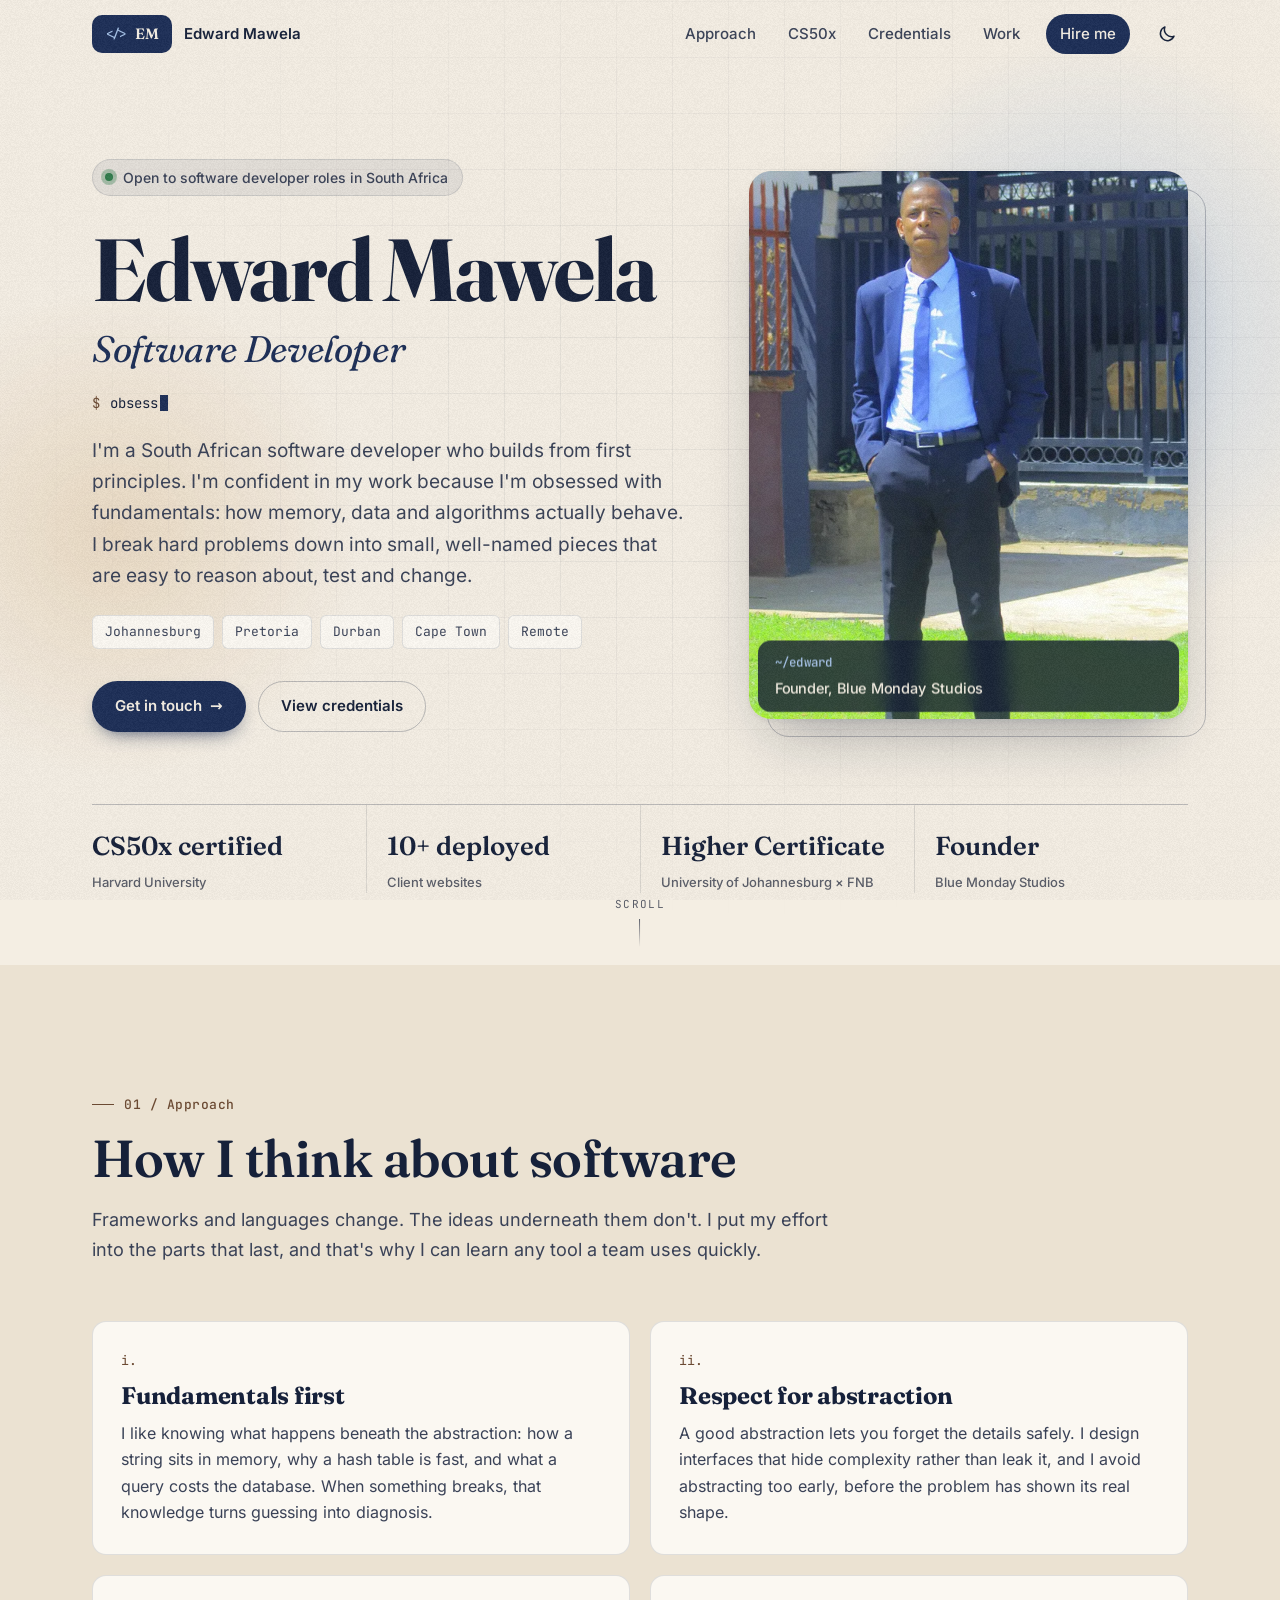
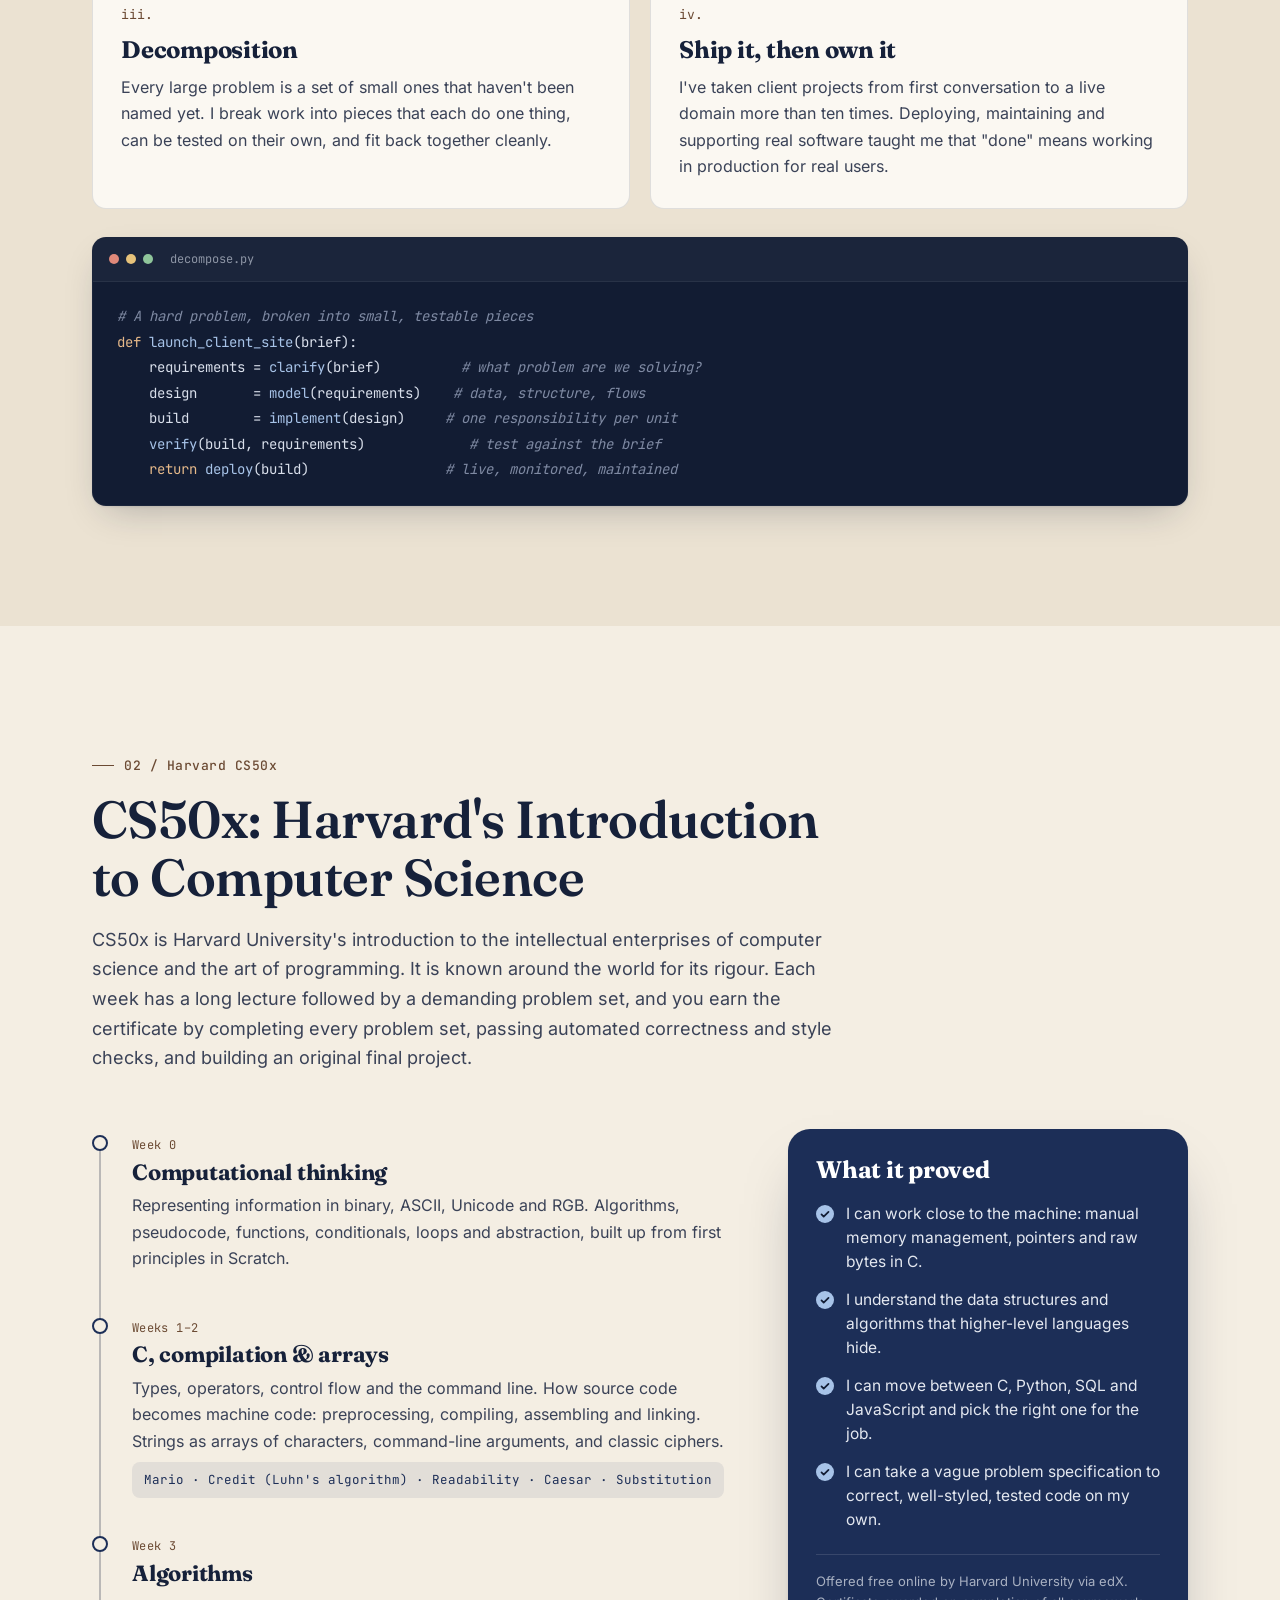
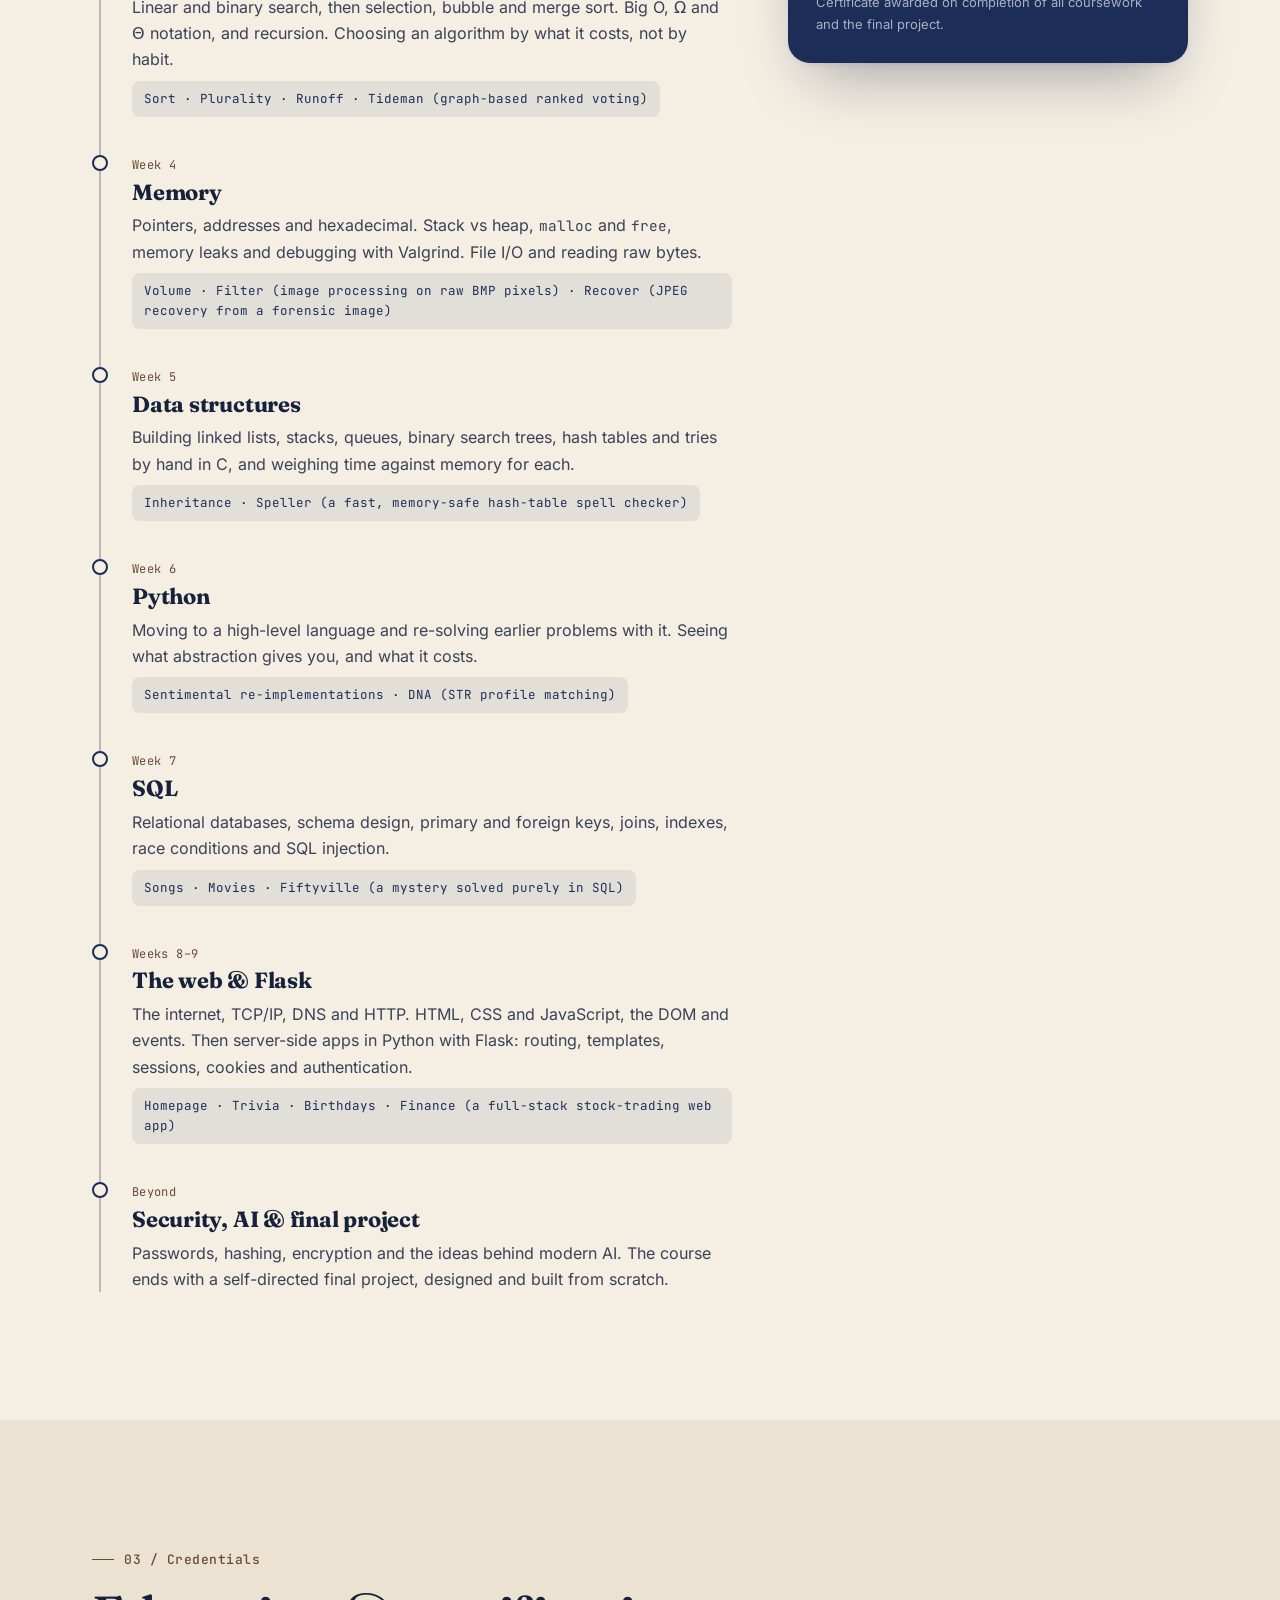
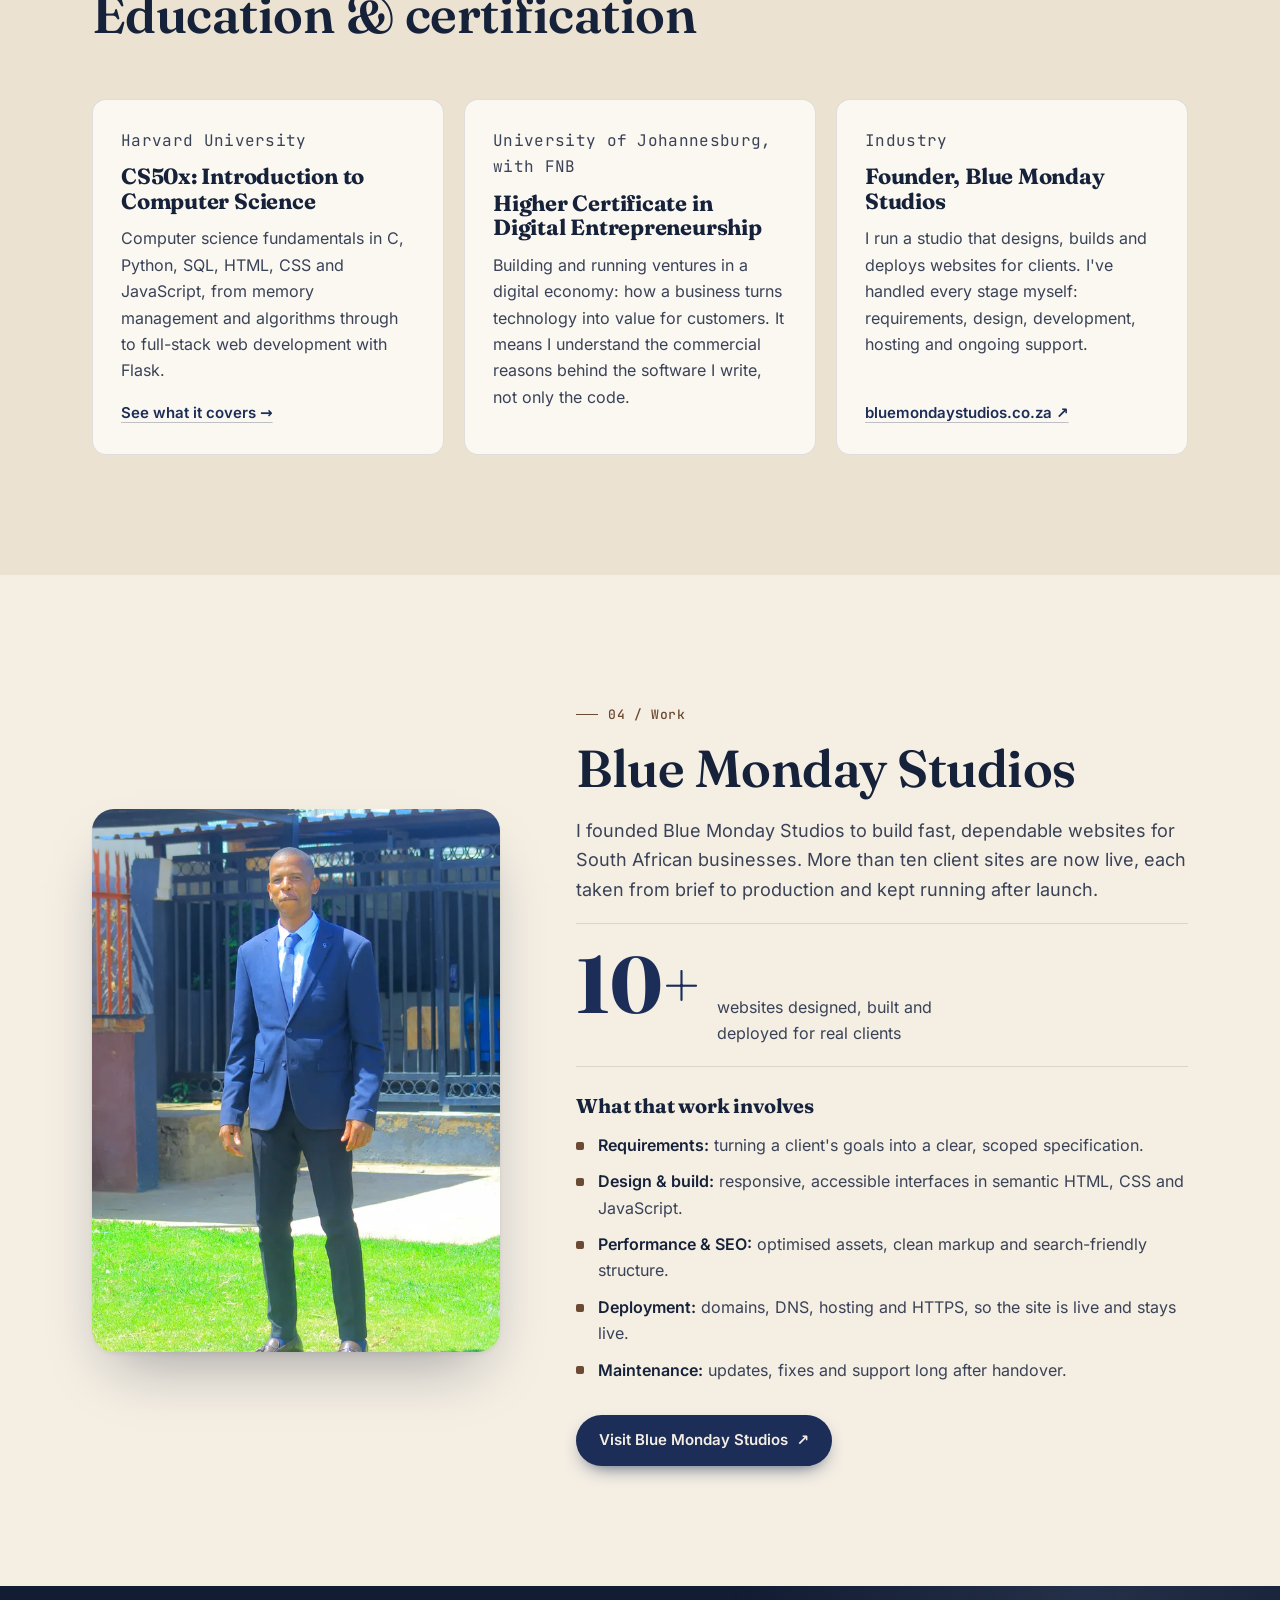
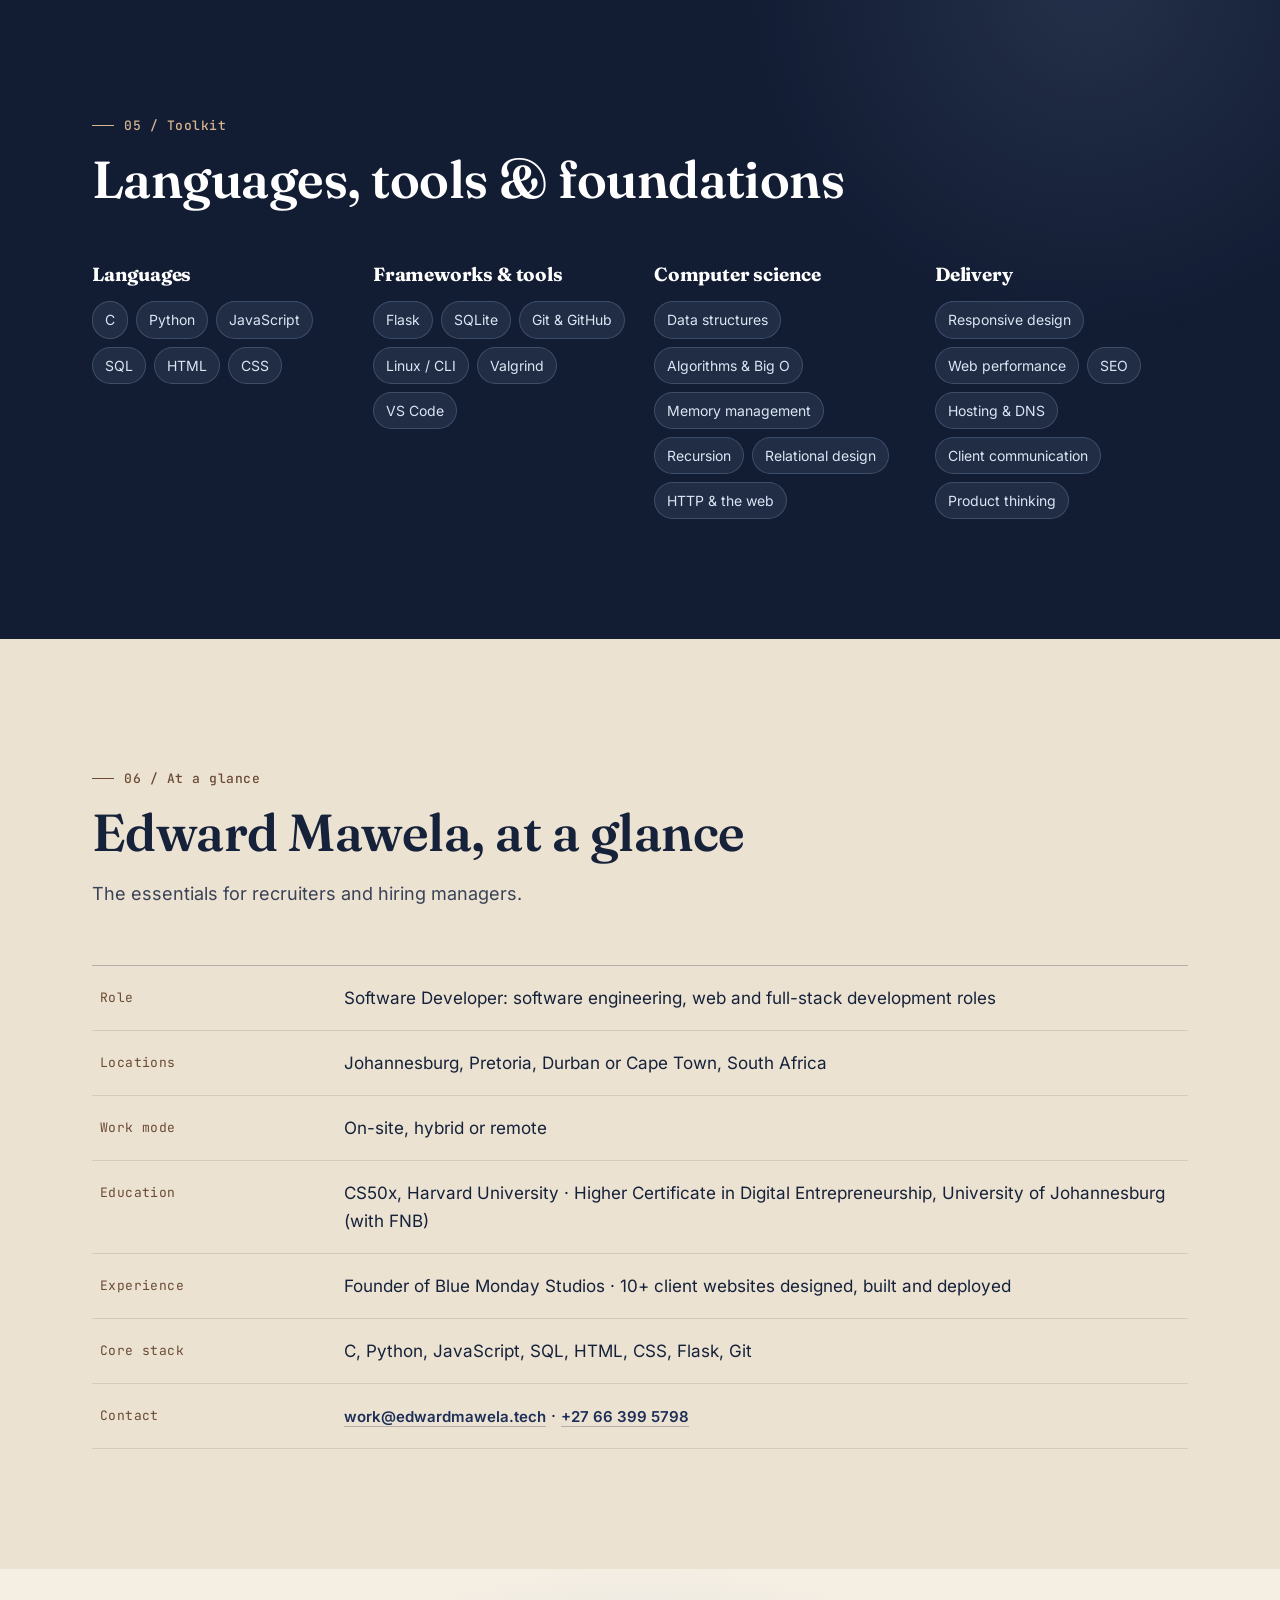
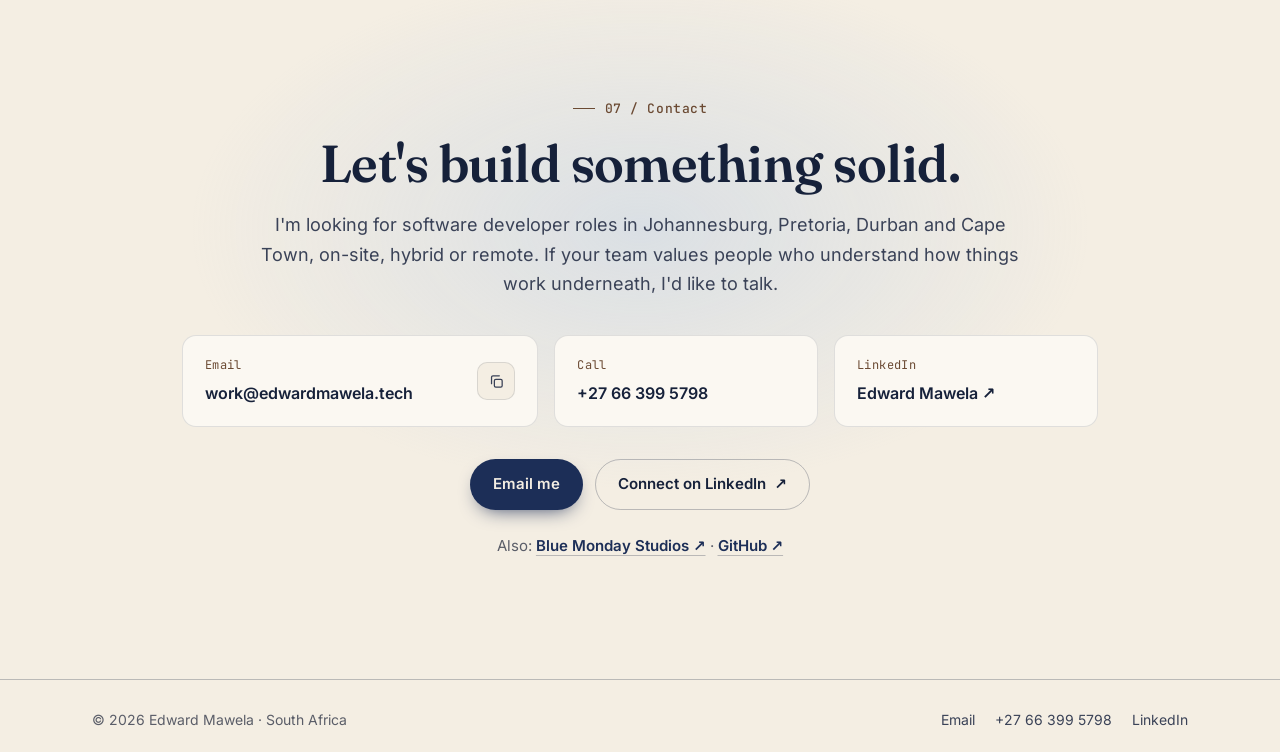
==== commit a212b9d5: "UI: hero atmosphere, scroll choreography, dark mode and micro-interactions - Dark theme (warm espres" ====
--- a/index.html
+++ b/index.html
@@ -8,8 +8,9 @@
   <meta name="author" content="Edward Mawela">
   <meta name="robots" content="index, follow, max-image-preview:large, max-snippet:-1, max-video-preview:-1">
   <link rel="canonical" href="https://edwardmawela.tech/">
-  <meta name="theme-color" content="#F4EEE3">
-  <meta name="color-scheme" content="light">
+  <meta name="theme-color" content="#F4EEE3" media="(prefers-color-scheme: light)">
+  <meta name="theme-color" content="#13110E" media="(prefers-color-scheme: dark)">
+  <meta name="color-scheme" content="light dark">
   <meta name="format-detection" content="telephone=no">
   <meta name="geo.region" content="ZA">
   <meta name="geo.placename" content="Johannesburg">
@@ -52,8 +53,16 @@
   <link rel="preload" href="/assets/fonts/fraunces-latin.woff2" as="font" type="font/woff2" crossorigin>
   <link rel="preload" href="/assets/fonts/inter-latin.woff2" as="font" type="font/woff2" crossorigin>
   <link rel="preload" as="image" type="image/webp" imagesrcset="assets/img/edward-mawela-software-developer-600.webp 600w, assets/img/edward-mawela-software-developer-800.webp 800w, assets/img/edward-mawela-software-developer-1000.webp 1000w" imagesizes="(min-width: 900px) 40vw, 90vw" fetchpriority="high">
+  <script>
+    (function () {
+      var d = document.documentElement, t = null;
+      d.classList.add("js");
+      try { t = localStorage.getItem("theme"); } catch (e) {}
+      if (t !== "light" && t !== "dark") t = matchMedia("(prefers-color-scheme: dark)").matches ? "dark" : "light";
+      d.setAttribute("data-theme", t);
+    })();
+  </script>
   <link rel="stylesheet" href="css/styles.css">
-  <script>document.documentElement.classList.add("js");</script>
 
   <!-- Structured data: https://schema.org -->
   <script type="application/ld+json">
@@ -164,11 +173,6 @@
         <span class="brand-mark" aria-hidden="true"><span class="brand-code">&lt;/&gt;</span>EM</span>
         <span class="brand-name">Edward Mawela</span>
       </a>
-      <button class="nav-toggle" aria-expanded="false" aria-controls="nav-links">
-        <span class="sr-only">Menu</span>
-        <span class="nav-toggle-bar"></span>
-        <span class="nav-toggle-bar"></span>
-      </button>
       <ul class="nav-links" id="nav-links">
         <li><a href="#approach">Approach</a></li>
         <li><a href="#cs50">CS50x</a></li>
@@ -176,37 +180,55 @@
         <li><a href="#work">Work</a></li>
         <li><a href="#contact" class="nav-cta">Hire me</a></li>
       </ul>
+      <div class="nav-tools">
+        <button class="theme-toggle" type="button" aria-label="Switch to dark theme">
+          <svg class="icon-moon" viewBox="0 0 24 24" fill="none" stroke="currentColor" stroke-width="1.8" stroke-linecap="round" stroke-linejoin="round" aria-hidden="true"><path d="M20.5 14.5A8.5 8.5 0 0 1 9.5 3.5a8.5 8.5 0 1 0 11 11z"/></svg>
+          <svg class="icon-sun" viewBox="0 0 24 24" fill="none" stroke="currentColor" stroke-width="1.8" stroke-linecap="round" aria-hidden="true"><circle cx="12" cy="12" r="4.2"/><path d="M12 2.5v2M12 19.5v2M4.6 4.6l1.4 1.4M18 18l1.4 1.4M2.5 12h2M19.5 12h2M4.6 19.4L6 18M18 6l1.4-1.4"/></svg>
+        </button>
+        <button class="nav-toggle" type="button" aria-expanded="false" aria-controls="nav-links">
+          <span class="sr-only">Menu</span>
+          <span class="nav-toggle-bar"></span>
+          <span class="nav-toggle-bar"></span>
+        </button>
+      </div>
     </nav>
+    <div class="scroll-progress" aria-hidden="true"></div>
   </header>
 
   <main id="main">
     <!-- Hero -->
     <section class="hero" id="top">
+      <div class="hero-glow hero-glow-a" aria-hidden="true"></div>
+      <div class="hero-glow hero-glow-b" aria-hidden="true"></div>
       <div class="container hero-grid">
         <div class="hero-copy">
-          <p class="eyebrow"><span class="dot" aria-hidden="true"></span> Open to software developer roles in South Africa</p>
-          <h1>Edward Mawela<span class="hero-role">Software Developer</span></h1>
-          <p class="lede">
+          <p class="eyebrow" data-enter style="--i:0"><span class="dot" aria-hidden="true"></span> Open to software developer roles in South Africa</p>
+          <h1 data-enter style="--i:1">Edward Mawela<span class="hero-role">Software Developer</span></h1>
+          <p class="hero-prompt mono" data-enter style="--i:2" aria-hidden="true">
+            <span class="sign">$</span><span class="typed" data-phrases="obsessed with fundamentals|abstraction over complexity|decompose, then build|ship it, then own it">obsessed with fundamentals</span><span class="caret"></span>
+          </p>
+          <p class="lede" data-enter style="--i:3">
             I'm a South African software developer who builds from first
             principles. I'm confident in my work
             because I'm obsessed with fundamentals: how memory, data and
             algorithms actually behave. I break hard problems down into small,
             well-named pieces that are easy to reason about, test and change.
           </p>
-          <ul class="cities" aria-label="Preferred locations">
+          <ul class="cities" aria-label="Preferred locations" data-enter style="--i:4">
             <li>Johannesburg</li>
             <li>Pretoria</li>
             <li>Durban</li>
             <li>Cape Town</li>
             <li>Remote</li>
           </ul>
-          <div class="hero-actions">
-            <a class="btn btn-primary" href="#contact">Get in touch</a>
+          <div class="hero-actions" data-enter style="--i:5">
+            <a class="btn btn-primary" href="#contact">Get in touch <span class="arrow" aria-hidden="true">→</span></a>
             <a class="btn btn-ghost" href="#credentials">View credentials</a>
           </div>
         </div>
 
-        <figure class="hero-photo">
+        <figure class="hero-photo" data-enter style="--i:2">
+          <div class="hero-photo-inner">
           <picture>
             <source type="image/webp" srcset="assets/img/edward-mawela-software-developer-600.webp 600w, assets/img/edward-mawela-software-developer-800.webp 800w, assets/img/edward-mawela-software-developer-1000.webp 1000w" sizes="(min-width: 900px) 40vw, 90vw">
             <img src="assets/img/edward-mawela-software-developer-1000.jpg" srcset="assets/img/edward-mawela-software-developer-600.jpg 600w, assets/img/edward-mawela-software-developer-800.jpg 800w, assets/img/edward-mawela-software-developer-1000.jpg 1000w" sizes="(min-width: 900px) 40vw, 90vw" width="1000" height="1500" alt="Edward Mawela standing with hands in pockets, wearing a navy suit" fetchpriority="high">
@@ -215,18 +237,19 @@
             <span class="mono">~/edward</span>
             <span>Founder, Blue Monday Studios</span>
           </figcaption>
+          </div>
         </figure>
       </div>
 
       <div class="container">
-        <dl class="stats">
+        <dl class="stats" data-enter style="--i:6">
           <div class="stat">
             <dt>Harvard University</dt>
             <dd>CS50x certified</dd>
           </div>
           <div class="stat">
             <dt>Client websites</dt>
-            <dd>10+ deployed</dd>
+            <dd><span data-count="10">10</span>+ deployed</dd>
           </div>
           <div class="stat">
             <dt>University of Johannesburg × FNB</dt>
@@ -238,12 +261,13 @@
           </div>
         </dl>
       </div>
+      <a class="scroll-cue" href="#approach" aria-label="Scroll to content"><span>Scroll</span><span class="scroll-cue-line"></span></a>
     </section>
 
     <!-- Approach -->
     <section class="section section-alt" id="approach">
       <div class="container">
-        <header class="section-head">
+        <header class="section-head reveal-head">
           <p class="kicker mono">01 / Approach</p>
           <h2>How I think about software</h2>
           <p class="section-intro">
@@ -254,7 +278,7 @@
         </header>
 
         <div class="principles">
-          <article class="principle reveal">
+          <article class="principle spotlight reveal">
             <span class="principle-num mono">i.</span>
             <h3>Fundamentals first</h3>
             <p>
@@ -264,7 +288,7 @@
               into diagnosis.
             </p>
           </article>
-          <article class="principle reveal">
+          <article class="principle spotlight reveal">
             <span class="principle-num mono">ii.</span>
             <h3>Respect for abstraction</h3>
             <p>
@@ -273,7 +297,7 @@
               abstracting too early, before the problem has shown its real shape.
             </p>
           </article>
-          <article class="principle reveal">
+          <article class="principle spotlight reveal">
             <span class="principle-num mono">iii.</span>
             <h3>Decomposition</h3>
             <p>
@@ -282,7 +306,7 @@
               tested on their own, and fit back together cleanly.
             </p>
           </article>
-          <article class="principle reveal">
+          <article class="principle spotlight reveal">
             <span class="principle-num mono">iv.</span>
             <h3>Ship it, then own it</h3>
             <p>
@@ -296,13 +320,13 @@
 
         <figure class="code-card reveal" aria-label="Example of problem decomposition">
           <div class="code-card-bar" aria-hidden="true"><span></span><span></span><span></span><em class="mono">decompose.py</em></div>
-<pre><code><span class="c"># A hard problem, broken into small, testable pieces</span>
-<span class="k">def</span> <span class="f">launch_client_site</span>(brief):
-    requirements = <span class="f">clarify</span>(brief)          <span class="c"># what problem are we solving?</span>
-    design       = <span class="f">model</span>(requirements)    <span class="c"># data, structure, flows</span>
-    build        = <span class="f">implement</span>(design)     <span class="c"># one responsibility per unit</span>
-    <span class="f">verify</span>(build, requirements)             <span class="c"># test against the brief</span>
-    <span class="k">return</span> <span class="f">deploy</span>(build)                 <span class="c"># live, monitored, maintained</span></code></pre>
+<pre><code><span class="ln" style="--l:0"><span class="c"># A hard problem, broken into small, testable pieces</span></span>
+<span class="ln" style="--l:1"><span class="k">def</span> <span class="f">launch_client_site</span>(brief):</span>
+<span class="ln" style="--l:2">    requirements = <span class="f">clarify</span>(brief)          <span class="c"># what problem are we solving?</span></span>
+<span class="ln" style="--l:3">    design       = <span class="f">model</span>(requirements)    <span class="c"># data, structure, flows</span></span>
+<span class="ln" style="--l:4">    build        = <span class="f">implement</span>(design)     <span class="c"># one responsibility per unit</span></span>
+<span class="ln" style="--l:5">    <span class="f">verify</span>(build, requirements)             <span class="c"># test against the brief</span></span>
+<span class="ln" style="--l:6">    <span class="k">return</span> <span class="f">deploy</span>(build)                 <span class="c"># live, monitored, maintained</span></span></code></pre>
         </figure>
       </div>
     </section>
@@ -310,7 +334,7 @@
     <!-- CS50 -->
     <section class="section" id="cs50">
       <div class="container">
-        <header class="section-head">
+        <header class="section-head reveal-head">
           <p class="kicker mono">02 / Harvard CS50x</p>
           <h2>CS50x: Harvard's Introduction to Computer Science</h2>
           <p class="section-intro">
@@ -396,24 +420,24 @@
     <!-- Credentials -->
     <section class="section section-alt" id="credentials">
       <div class="container">
-        <header class="section-head">
+        <header class="section-head reveal-head">
           <p class="kicker mono">03 / Credentials</p>
           <h2>Education &amp; certification</h2>
         </header>
 
         <div class="cards">
-          <article class="card reveal">
+          <article class="card spotlight reveal">
             <p class="card-org mono">Harvard University</p>
             <h3>CS50x: Introduction to Computer Science</h3>
             <p>Computer science fundamentals in C, Python, SQL, HTML, CSS and JavaScript, from memory management and algorithms through to full-stack web development with Flask.</p>
             <a class="text-link" href="#cs50">See what it covers →</a>
           </article>
-          <article class="card reveal">
+          <article class="card spotlight reveal">
             <p class="card-org mono">University of Johannesburg, with FNB</p>
             <h3>Higher Certificate in Digital Entrepreneurship</h3>
             <p>Building and running ventures in a digital economy: how a business turns technology into value for customers. It means I understand the commercial reasons behind the software I write, not only the code.</p>
           </article>
-          <article class="card reveal">
+          <article class="card spotlight reveal">
             <p class="card-org mono">Industry</p>
             <h3>Founder, Blue Monday Studios</h3>
             <p>I run a studio that designs, builds and deploys websites for clients. I've handled every stage myself: requirements, design, development, hosting and ongoing support.</p>
@@ -443,7 +467,7 @@
           </p>
 
           <div class="big-number reveal">
-            <span class="num">10+</span>
+            <span class="num"><span data-count="10">10</span>+</span>
             <span class="num-label">websites designed, built and deployed for real clients</span>
           </div>
 
@@ -456,7 +480,7 @@
             <li><strong>Maintenance:</strong> updates, fixes and support long after handover.</li>
           </ul>
 
-          <a class="btn btn-primary" href="https://www.bluemondaystudios.co.za" target="_blank" rel="noopener">Visit Blue Monday Studios ↗</a>
+          <a class="btn btn-primary" href="https://www.bluemondaystudios.co.za" target="_blank" rel="noopener">Visit Blue Monday Studios <span class="arrow arrow-ne" aria-hidden="true">↗</span></a>
         </div>
       </div>
     </section>
@@ -464,7 +488,7 @@
     <!-- Skills -->
     <section class="section section-dark" id="skills">
       <div class="container">
-        <header class="section-head">
+        <header class="section-head reveal-head">
           <p class="kicker mono">05 / Toolkit</p>
           <h2>Languages, tools &amp; foundations</h2>
         </header>
@@ -500,7 +524,7 @@
     <!-- At a glance -->
     <section class="section section-alt" id="at-a-glance" aria-labelledby="glance-title">
       <div class="container">
-        <header class="section-head">
+        <header class="section-head reveal-head">
           <p class="kicker mono">06 / At a glance</p>
           <h2 id="glance-title">Edward Mawela, at a glance</h2>
           <p class="section-intro">The essentials for recruiters and hiring managers.</p>
@@ -550,27 +574,37 @@
         </p>
         <ul class="contact-list">
           <li>
-            <a class="contact-item" href="mailto:work@edwardmawela.tech">
-              <span class="contact-label mono">Email</span>
-              <span class="contact-value">work@edwardmawela.tech</span>
-            </a>
+            <div class="contact-item spotlight">
+              <a class="contact-main" href="mailto:work@edwardmawela.tech">
+                <span class="contact-label mono">Email</span>
+                <span class="contact-value">work@edwardmawela.tech</span>
+              </a>
+              <button class="copy-btn" type="button" data-copy="work@edwardmawela.tech" aria-label="Copy email address">
+                <svg class="icon-copy" viewBox="0 0 24 24" fill="none" stroke="currentColor" stroke-width="1.8" stroke-linecap="round" stroke-linejoin="round" aria-hidden="true"><rect x="9" y="9" width="11" height="11" rx="2"/><path d="M5 15V6a2 2 0 0 1 2-2h9"/></svg>
+                <svg class="icon-check" viewBox="0 0 24 24" fill="none" stroke="currentColor" stroke-width="2.2" stroke-linecap="round" stroke-linejoin="round" aria-hidden="true"><path d="M5 12.5l4.5 4.5L19 7.5"/></svg>
+              </button>
+            </div>
           </li>
           <li>
-            <a class="contact-item" href="tel:+27663995798">
-              <span class="contact-label mono">Call</span>
-              <span class="contact-value">+27 66 399 5798</span>
-            </a>
+            <div class="contact-item spotlight">
+              <a class="contact-main" href="tel:+27663995798">
+                <span class="contact-label mono">Call</span>
+                <span class="contact-value">+27 66 399 5798</span>
+              </a>
+            </div>
           </li>
           <li>
-            <a class="contact-item" href="https://www.linkedin.com/in/edward-mawela-b60b1734b" target="_blank" rel="me noopener">
-              <span class="contact-label mono">LinkedIn</span>
-              <span class="contact-value">Edward Mawela ↗</span>
-            </a>
+            <div class="contact-item spotlight">
+              <a class="contact-main" href="https://www.linkedin.com/in/edward-mawela-b60b1734b" target="_blank" rel="me noopener">
+                <span class="contact-label mono">LinkedIn</span>
+                <span class="contact-value">Edward Mawela ↗</span>
+              </a>
+            </div>
           </li>
         </ul>
         <div class="contact-actions">
           <a class="btn btn-primary" href="mailto:work@edwardmawela.tech">Email me</a>
-          <a class="btn btn-ghost" href="https://www.linkedin.com/in/edward-mawela-b60b1734b" target="_blank" rel="me noopener">Connect on LinkedIn ↗</a>
+          <a class="btn btn-ghost" href="https://www.linkedin.com/in/edward-mawela-b60b1734b" target="_blank" rel="me noopener">Connect on LinkedIn <span class="arrow arrow-ne" aria-hidden="true">↗</span></a>
         </div>
         <p class="contact-more">
           Also: <a class="text-link" href="https://www.bluemondaystudios.co.za" target="_blank" rel="noopener">Blue Monday Studios ↗</a>
@@ -591,6 +625,12 @@
     </div>
   </footer>
 
+  <button class="to-top" type="button" aria-label="Back to top">
+    <svg class="to-top-ring" viewBox="0 0 46 46" aria-hidden="true"><circle cx="23" cy="23" r="22"/></svg>
+    <svg viewBox="0 0 24 24" fill="none" stroke="currentColor" stroke-width="2" stroke-linecap="round" stroke-linejoin="round" aria-hidden="true"><path d="M12 19V5M5.5 11.5L12 5l6.5 6.5"/></svg>
+  </button>
+  <div class="toast" role="status" aria-live="polite"></div>
+
   <script src="js/main.js" defer></script>
 </body>
 </html>
--- a/css/styles.css
+++ b/css/styles.css
@@ -31,43 +31,94 @@
   src: url("../assets/fonts/jetbrains-mono-latin.woff2") format("woff2");
   unicode-range: U+0000-00FF, U+0131, U+0152-0153, U+02BB-02BC, U+02C6, U+02DA, U+02DC, U+0304, U+0308, U+0329, U+2000-206F, U+20AC, U+2122, U+2191, U+2193, U+2212, U+2215, U+FEFF, U+FFFD;
 }
+
 /* ==========================================================================
    Edward Mawela | profile site
-   Palette pulled from the photos: very light beige base, navy suit,
-   sky-blue shirt and tan-brown leather.
+   Palette pulled from the photos: light beige base, navy suit,
+   sky-blue shirt and tan-brown leather. Dark theme: warm espresso with
+   sky-blue accents.
    ========================================================================== */
 
 :root {
-  --bg: #f4eee3;          /* very light beige */
-  --bg-alt: #ebe2d2;      /* slightly deeper beige for alternating sections */
-  --surface: #fbf8f2;     /* cards */
-  --surface-hi: #fffdf9;  /* raised / hover */
-  --ink: #16213a;         /* navy text */
+  --bg: #f4eee3;
+  --bg-alt: #ebe2d2;
+  --surface: #fbf8f2;
+  --surface-hi: #fffdf9;
+  --ink: #16213a;
   --ink-soft: #3a4257;
   --ink-muted: #5a5d68;
-  --navy: #1c2e57;
-  --navy-deep: #121c33;
-  --sky: #a7c3e8;         /* shirt blue */
-  --leather: #6b4a33;     /* shoes */
+  --accent: #1c2e57;          /* navy suit */
+  --accent-hover: #121c33;
+  --on-accent: #f4eee3;
+  --accent-soft: rgba(28, 46, 87, 0.08);
+  --link: #1c2e57;
+  --leather: #6b4a33;         /* shoes */
+  --sky: #a7c3e8;             /* shirt */
+  --live: #2f7a4a;
   --line: rgba(22, 33, 58, 0.12);
   --line-strong: rgba(22, 33, 58, 0.26);
+  --header-bg: rgba(244, 238, 227, 0.8);
+  --glow-a: rgba(167, 195, 232, 0.55);
+  --glow-b: rgba(214, 178, 136, 0.35);
+  --grid: rgba(22, 33, 58, 0.055);
+  --band: #121c33;            /* toolkit band */
+  --panel: #1c2e57;           /* CS50 aside */
+  --code-bg: #121c33;
+  --brand: #1c2e57;
+  --spot: rgba(167, 195, 232, 0.35);
+  --photo-filter: none;
+  --shadow: 0 1px 2px rgba(18, 28, 51, 0.08), 0 14px 36px -14px rgba(18, 28, 51, 0.3);
+  --shadow-lg: 0 2px 4px rgba(18, 28, 51, 0.06), 0 30px 60px -24px rgba(18, 28, 51, 0.4);
 
   --font-display: "Fraunces", Georgia, "Times New Roman", serif;
   --font-body: "Inter", system-ui, -apple-system, "Segoe UI", Roboto, sans-serif;
   --font-mono: "JetBrains Mono", ui-monospace, SFMono-Regular, Menlo, monospace;
 
+  --ease-out: cubic-bezier(0.2, 0.7, 0.2, 1);
   --radius: 14px;
   --radius-lg: 22px;
-  --shadow: 0 1px 2px rgba(18, 28, 51, 0.08), 0 12px 32px -12px rgba(18, 28, 51, 0.28);
   --max: 1160px;
   --gutter: clamp(16px, 4vw, 32px);
+  --header-h: 68px;
+  color-scheme: light;
+}
+
+:root[data-theme="dark"] {
+  --bg: #13110e;
+  --bg-alt: #1a1713;
+  --surface: #211d18;
+  --surface-hi: #2a251f;
+  --ink: #f1e9da;
+  --ink-soft: #d0c6b5;
+  --ink-muted: #a59c8d;
+  --accent: #a7c3e8;
+  --accent-hover: #c4d7f1;
+  --on-accent: #0f1a30;
+  --accent-soft: rgba(167, 195, 232, 0.12);
+  --link: #b7cfee;
+  --leather: #d6a87d;
+  --live: #5cc187;
+  --line: rgba(241, 233, 218, 0.1);
+  --line-strong: rgba(241, 233, 218, 0.22);
+  --header-bg: rgba(19, 17, 14, 0.78);
+  --glow-a: rgba(70, 104, 170, 0.35);
+  --glow-b: rgba(168, 112, 58, 0.22);
+  --grid: rgba(241, 233, 218, 0.045);
+  --band: #0c1220;
+  --panel: #18233d;
+  --code-bg: #0c1220;
+  --spot: rgba(167, 195, 232, 0.14);
+  --photo-filter: brightness(0.92) saturate(0.95);
+  --shadow: 0 1px 2px rgba(0, 0, 0, 0.3), 0 14px 36px -14px rgba(0, 0, 0, 0.7);
+  --shadow-lg: 0 2px 4px rgba(0, 0, 0, 0.3), 0 30px 60px -24px rgba(0, 0, 0, 0.8);
+  color-scheme: dark;
 }
 
 *,
 *::before,
 *::after { box-sizing: border-box; }
 
-html { scroll-behavior: smooth; scroll-padding-top: 80px; }
+html { scroll-behavior: smooth; scroll-padding-top: calc(var(--header-h) + 12px); }
 
 body {
   margin: 0;
@@ -79,7 +130,18 @@
   -webkit-font-smoothing: antialiased;
   text-rendering: optimizeLegibility;
   overflow-x: hidden;
-}
+  transition: background-color 0.3s ease, color 0.3s ease;
+}
+
+/* Film grain over everything, very subtle */
+body::after {
+  content: ""; position: fixed; inset: 0; z-index: 90; pointer-events: none;
+  opacity: 0.035;
+  background-image: url("[data-uri]");
+  background-size: 64px 64px;
+}
+
+::selection { background: var(--sky); color: #0f1a30; }
 
 img { display: block; max-width: 100%; height: auto; }
 a { color: inherit; }
@@ -87,6 +149,7 @@
 p { margin: 0 0 1em; }
 ul, ol { margin: 0; padding: 0; }
 code { font-family: var(--font-mono); font-size: 0.9em; }
+button { font: inherit; color: inherit; }
 
 .container { width: 100%; max-width: var(--max); margin: 0 auto; padding: 0 var(--gutter); }
 .mono { font-family: var(--font-mono); }
@@ -97,89 +160,146 @@
 
 .skip-link {
   position: absolute; left: 16px; top: -48px; z-index: 100;
-  background: var(--navy); color: var(--surface-hi);
+  background: var(--accent); color: var(--on-accent);
   padding: 10px 16px; border-radius: 8px; text-decoration: none;
 }
 .skip-link:focus { top: 12px; }
 
-:focus-visible { outline: 3px solid var(--navy); outline-offset: 3px; border-radius: 4px; }
+:focus-visible { outline: 3px solid var(--accent); outline-offset: 3px; border-radius: 4px; }
 
 /* --------------------------------------------------------------------------
    Header / nav
    -------------------------------------------------------------------------- */
 .site-header {
   position: sticky; top: 0; z-index: 50;
-  background: rgba(244, 238, 227, 0.88);
-  backdrop-filter: saturate(140%) blur(10px);
-  -webkit-backdrop-filter: saturate(140%) blur(10px);
+  background: var(--header-bg);
+  backdrop-filter: saturate(150%) blur(14px);
+  -webkit-backdrop-filter: saturate(150%) blur(14px);
   border-bottom: 1px solid transparent;
-  transition: border-color 0.2s ease;
-}
+  transition: transform 0.35s var(--ease-out), border-color 0.2s ease, background-color 0.3s ease;
+}
+.site-header:not(.scrolled) { background: transparent; backdrop-filter: none; -webkit-backdrop-filter: none; }
 .site-header.scrolled { border-bottom-color: var(--line); }
-
-.nav { display: flex; align-items: center; justify-content: space-between; height: 68px; }
+.site-header:has(.nav-links.open) { background: var(--bg); }
+.site-header.hidden { transform: translateY(-100%); }
+
+.scroll-progress {
+  position: absolute; left: 0; right: 0; bottom: -1px; height: 2px;
+  background: linear-gradient(90deg, var(--leather), var(--accent));
+  transform-origin: 0 50%; transform: scaleX(var(--progress, 0));
+}
+
+.nav { display: flex; align-items: center; justify-content: space-between; gap: 16px; height: var(--header-h); }
 
 .brand { display: flex; align-items: center; gap: 12px; text-decoration: none; }
 .brand-mark {
   display: inline-flex; align-items: center; gap: 7px;
   height: 38px; padding: 0 12px; border-radius: 10px;
-  background: var(--navy); color: var(--surface-hi);
+  background: var(--brand); color: #f4eee3;
   font-family: var(--font-display); font-weight: 600; font-size: 15px; letter-spacing: 0.02em;
-}
+  transition: transform 0.25s var(--ease-out);
+}
+.brand:hover .brand-mark { transform: rotate(-3deg) scale(1.04); }
 .brand-code { font-family: var(--font-mono); font-size: 12.5px; font-weight: 500; color: var(--sky); letter-spacing: 0; }
 .brand-name { font-weight: 600; font-size: 15px; }
 
-.nav-links { display: flex; align-items: center; gap: 4px; list-style: none; }
+.nav-links { display: flex; align-items: center; gap: 4px; list-style: none; margin-left: auto; }
 .nav-links a {
   display: block; padding: 8px 14px; border-radius: 999px;
   text-decoration: none; font-size: 15px; font-weight: 500; color: var(--ink-soft);
-  transition: background 0.15s ease, color 0.15s ease;
+  transition: background-color 0.2s ease, color 0.2s ease;
 }
 .nav-links a:hover,
-.nav-links a.active { background: rgba(22, 33, 58, 0.08); color: var(--ink); }
+.nav-links a.active { background: var(--accent-soft); color: var(--ink); }
 .nav-links .nav-cta,
-.nav-links .nav-cta.active { background: var(--navy); color: var(--surface-hi); margin-left: 8px; }
-.nav-links .nav-cta:hover { background: var(--navy-deep); color: #fff; }
-
+.nav-links .nav-cta.active { background: var(--accent); color: var(--on-accent); margin-left: 8px; }
+.nav-links .nav-cta:hover { background: var(--accent-hover); color: var(--on-accent); }
+
+.nav-tools { display: flex; align-items: center; gap: 4px; }
+
+.theme-toggle,
 .nav-toggle {
-  display: none; width: 44px; height: 44px; border: 0; border-radius: 10px;
-  background: transparent; cursor: pointer; position: relative;
-}
+  display: grid; place-items: center;
+  width: 42px; height: 42px; border: 0; border-radius: 12px;
+  background: transparent; cursor: pointer; color: var(--ink);
+  transition: background-color 0.2s ease;
+}
+.theme-toggle:hover,
+.nav-toggle:hover { background: var(--accent-soft); }
+.theme-toggle svg { width: 20px; height: 20px; transition: transform 0.5s var(--ease-out); }
+.theme-toggle:active svg { transform: rotate(-30deg) scale(0.9); }
+.theme-toggle .icon-sun { display: none; }
+:root[data-theme="dark"] .theme-toggle .icon-sun { display: block; }
+:root[data-theme="dark"] .theme-toggle .icon-moon { display: none; }
+
+.nav-toggle { display: none; position: relative; }
 .nav-toggle-bar {
-  position: absolute; left: 11px; right: 11px; height: 2px; background: var(--ink);
-  border-radius: 2px; transition: transform 0.2s ease, top 0.2s ease;
-}
-.nav-toggle-bar:nth-of-type(2) { top: 18px; }
-.nav-toggle-bar:nth-of-type(3) { top: 25px; }
-.nav-toggle[aria-expanded="true"] .nav-toggle-bar:nth-of-type(2) { top: 21px; transform: rotate(45deg); }
-.nav-toggle[aria-expanded="true"] .nav-toggle-bar:nth-of-type(3) { top: 21px; transform: rotate(-45deg); }
+  position: absolute; left: 11px; right: 11px; height: 2px; background: currentColor;
+  border-radius: 2px; transition: transform 0.25s ease, top 0.25s ease;
+}
+.nav-toggle-bar:nth-of-type(2) { top: 17px; }
+.nav-toggle-bar:nth-of-type(3) { top: 24px; }
+.nav-toggle[aria-expanded="true"] .nav-toggle-bar:nth-of-type(2) { top: 20px; transform: rotate(45deg); }
+.nav-toggle[aria-expanded="true"] .nav-toggle-bar:nth-of-type(3) { top: 20px; transform: rotate(-45deg); }
+
+/* Theme switch reveal (View Transitions API) */
+::view-transition-old(root),
+::view-transition-new(root) { animation: none; mix-blend-mode: normal; }
 
 /* --------------------------------------------------------------------------
    Buttons & links
    -------------------------------------------------------------------------- */
 .btn {
+  position: relative;
   display: inline-flex; align-items: center; justify-content: center; gap: 8px;
   min-height: 48px; padding: 12px 22px; border-radius: 999px;
-  font-weight: 600; font-size: 15px; text-decoration: none;
+  font-weight: 600; font-size: 15px; text-decoration: none; cursor: pointer;
   border: 1.5px solid transparent;
-  transition: transform 0.15s ease, background 0.15s ease, border-color 0.15s ease, color 0.15s ease;
-}
-.btn:hover { transform: translateY(-1px); }
-.btn-primary { background: var(--navy); color: var(--surface-hi); }
-.btn-primary:hover { background: var(--navy-deep); color: #fff; }
-.btn-ghost { border-color: var(--line-strong); color: var(--ink); }
-.btn-ghost:hover { border-color: var(--ink); background: rgba(22, 33, 58, 0.05); }
+  transition: transform 0.2s var(--ease-out), background-color 0.2s ease, border-color 0.2s ease, color 0.2s ease, box-shadow 0.2s ease;
+}
+.btn:hover { transform: translateY(-2px); }
+.btn:active { transform: translateY(0) scale(0.98); }
+.btn-primary { background: var(--accent); color: var(--on-accent); box-shadow: 0 8px 20px -10px var(--accent); }
+.btn-primary:hover { background: var(--accent-hover); box-shadow: 0 12px 26px -10px var(--accent); }
+.btn-ghost { border-color: var(--line-strong); color: var(--ink); background: transparent; }
+.btn-ghost:hover { border-color: var(--ink); background: var(--accent-soft); }
+.btn .arrow { display: inline-block; transition: transform 0.2s var(--ease-out); }
+.btn:hover .arrow { transform: translateX(3px); }
+.btn:hover .arrow-ne { transform: translate(2px, -2px); }
 
 .text-link {
-  font-weight: 600; font-size: 15px; color: var(--navy);
+  font-weight: 600; font-size: 15px; color: var(--link);
   text-decoration: underline; text-decoration-color: var(--line-strong); text-underline-offset: 4px;
-}
-.text-link:hover { text-decoration-color: var(--navy); }
+  transition: text-decoration-color 0.2s ease;
+}
+.text-link:hover { text-decoration-color: currentColor; }
 
 /* --------------------------------------------------------------------------
    Hero
    -------------------------------------------------------------------------- */
-.hero { padding: clamp(40px, 7vw, 88px) 0 clamp(48px, 6vw, 72px); }
+.hero {
+  position: relative; isolation: isolate;
+  padding: clamp(40px, 7vw, 92px) 0 clamp(48px, 6vw, 72px);
+  margin-top: calc(var(--header-h) * -1);
+  padding-top: calc(var(--header-h) + clamp(40px, 7vw, 92px));
+  overflow: hidden;
+}
+/* Engineering grid, fading out towards the edges */
+.hero::before {
+  content: ""; position: absolute; inset: 0; z-index: -1;
+  background-image:
+    linear-gradient(var(--grid) 1px, transparent 1px),
+    linear-gradient(90deg, var(--grid) 1px, transparent 1px);
+  background-size: 56px 56px;
+  -webkit-mask-image: radial-gradient(ellipse 80% 70% at 60% 40%, #000 30%, transparent 80%);
+  mask-image: radial-gradient(ellipse 80% 70% at 60% 40%, #000 30%, transparent 80%);
+}
+/* Soft colour glows */
+.hero-glow { position: absolute; z-index: -2; border-radius: 50%; pointer-events: none; will-change: transform; }
+.hero-glow-a { width: 46vw; height: 46vw; max-width: 640px; max-height: 640px; right: -8vw; top: 4%; background: radial-gradient(closest-side, var(--glow-a), transparent); animation: drift-a 18s ease-in-out infinite alternate; }
+.hero-glow-b { width: 38vw; height: 38vw; max-width: 520px; max-height: 520px; left: -10vw; top: 30%; background: radial-gradient(closest-side, var(--glow-b), transparent); animation: drift-b 22s ease-in-out infinite alternate; }
+@keyframes drift-a { to { transform: translate(-6vw, 6vh) scale(1.08); } }
+@keyframes drift-b { to { transform: translate(5vw, -4vh) scale(0.94); } }
 
 .hero-grid {
   display: grid; gap: clamp(32px, 5vw, 64px);
@@ -190,35 +310,57 @@
 .eyebrow {
   display: inline-flex; align-items: center; gap: 10px;
   padding: 6px 14px 6px 12px; border-radius: 999px;
-  background: rgba(22, 33, 58, 0.07); border: 1px solid var(--line);
+  background: var(--accent-soft); border: 1px solid var(--line);
   font-size: 14px; font-weight: 500; color: var(--ink-soft); margin-bottom: 24px;
 }
-.dot { width: 8px; height: 8px; border-radius: 50%; background: #2f7a4a; box-shadow: 0 0 0 4px rgba(47, 122, 74, 0.18); }
+.dot { position: relative; width: 8px; height: 8px; border-radius: 50%; background: var(--live); }
+.dot::after {
+  content: ""; position: absolute; inset: -4px; border-radius: 50%;
+  background: var(--live); opacity: 0.35; animation: pulse 2.2s ease-out infinite;
+}
+@keyframes pulse { from { transform: scale(0.6); opacity: 0.45; } to { transform: scale(2); opacity: 0; } }
 
 .hero h1 { font-size: clamp(44px, 7.2vw, 88px); font-weight: 700; letter-spacing: -0.025em; }
 .hero-role {
   display: block; margin-top: 10px;
-  font-size: 0.42em; font-weight: 400; font-style: italic; color: var(--navy); letter-spacing: -0.01em;
-}
-
-.lede { font-size: clamp(17px, 1.6vw, 19px); color: var(--ink-soft); max-width: 36em; margin: 24px 0 24px; }
+  font-size: 0.42em; font-weight: 400; font-style: italic; color: var(--accent); letter-spacing: -0.01em;
+}
+
+.hero-prompt {
+  display: flex; align-items: center; gap: 10px; flex-wrap: wrap;
+  margin: 22px 0 0; font-size: 14px; color: var(--ink-muted); min-height: 1.6em;
+}
+.hero-prompt .sign { color: var(--leather); }
+.hero-prompt .typed { color: var(--ink); }
+.caret { display: inline-block; width: 8px; height: 1.1em; margin-left: -8px; background: var(--accent); vertical-align: -2px; animation: blink 1.05s steps(1) infinite; }
+@keyframes blink { 50% { opacity: 0; } }
+
+.lede { font-size: clamp(17px, 1.6vw, 19px); color: var(--ink-soft); max-width: 36em; margin: 20px 0 24px; }
 
 .cities { display: flex; flex-wrap: wrap; gap: 8px; list-style: none; margin-bottom: 32px; }
 .cities li {
   font-family: var(--font-mono); font-size: 13px;
   padding: 5px 12px; border-radius: 6px;
   background: var(--surface); border: 1px solid var(--line); color: var(--ink-soft);
-}
+  transition: border-color 0.2s ease, transform 0.2s var(--ease-out);
+}
+.cities li:hover { border-color: var(--line-strong); transform: translateY(-1px); }
 
 .hero-actions { display: flex; flex-wrap: wrap; gap: 12px; }
 
-.hero-photo { position: relative; margin: 0; }
+.hero-photo { position: relative; margin: 0; perspective: 1200px; }
+.hero-photo-inner { position: relative; transform-style: preserve-3d; transition: transform 0.5s var(--ease-out); }
 .hero-photo picture,
 .work-photo picture {
   display: block; border-radius: var(--radius-lg); overflow: hidden;
-  box-shadow: var(--shadow); background: var(--bg-alt);
-}
-.hero-photo img { width: 100%; aspect-ratio: 4 / 5; object-fit: cover; object-position: 50% 12%; }
+  box-shadow: var(--shadow-lg); background: var(--bg-alt);
+}
+.hero-photo img,
+.work-photo img { filter: var(--photo-filter); transition: filter 0.3s ease; }
+.hero-photo img {
+  width: 100%; aspect-ratio: 4 / 5; object-fit: cover; object-position: 50% 12%;
+  transform: translateY(var(--parallax, 0px)) scale(1.06);
+}
 .hero-photo::before {
   content: ""; position: absolute; inset: 18px -18px -18px 18px; z-index: -1;
   border: 1.5px solid var(--line-strong); border-radius: var(--radius-lg);
@@ -227,9 +369,10 @@
   position: absolute; left: 16px; bottom: 16px; right: 16px;
   display: flex; flex-direction: column; gap: 2px;
   padding: 12px 16px; border-radius: 12px;
-  background: rgba(18, 28, 51, 0.82); color: var(--surface-hi);
-  backdrop-filter: blur(6px); -webkit-backdrop-filter: blur(6px);
+  background: rgba(18, 28, 51, 0.8); color: #f4eee3;
+  backdrop-filter: blur(8px); -webkit-backdrop-filter: blur(8px);
   font-size: 14px; font-weight: 500;
+  transform: translateZ(40px);
 }
 .photo-tag .mono { font-size: 12px; color: var(--sky); }
 
@@ -238,71 +381,114 @@
   margin: clamp(48px, 6vw, 72px) 0 0;
   border-top: 1px solid var(--line-strong);
 }
-.stat { padding: 20px 20px 0 0; }
+.stat { display: flex; flex-direction: column-reverse; justify-content: flex-end; padding: 20px 20px 0 0; }
 .stat + .stat { padding-left: 20px; border-left: 1px solid var(--line); }
 .stat dt { font-size: 13px; color: var(--ink-muted); font-weight: 500; }
 .stat dd { margin: 0 0 4px; font-family: var(--font-display); font-size: clamp(20px, 2.2vw, 26px); font-weight: 600; color: var(--ink); }
-.stat { display: flex; flex-direction: column-reverse; justify-content: flex-end; }
+
+.scroll-cue {
+  position: absolute; left: 50%; bottom: 18px; transform: translateX(-50%);
+  display: flex; flex-direction: column; align-items: center; gap: 6px;
+  font-family: var(--font-mono); font-size: 11px; letter-spacing: 0.12em; text-transform: uppercase;
+  color: var(--ink-muted); text-decoration: none; transition: opacity 0.3s ease;
+}
+.scroll-cue-line { width: 1px; height: 28px; background: linear-gradient(var(--ink-muted), transparent); transform-origin: top; animation: cue 2s var(--ease-out) infinite; }
+@keyframes cue { 0% { transform: scaleY(0); } 50% { transform: scaleY(1); } 100% { transform: scaleY(1); opacity: 0; } }
+.scrolled-past .scroll-cue { opacity: 0; pointer-events: none; }
+
+/* Entrance choreography (only when JS is running) */
+.js [data-enter] { opacity: 0; transform: translateY(16px); animation: enter 0.9s var(--ease-out) forwards; animation-delay: calc(var(--i, 0) * 90ms + 80ms); }
+.js .hero-photo[data-enter] { opacity: 1; transform: translateY(28px) scale(0.97); animation-name: enter-photo; animation-duration: 1.1s; }
+@keyframes enter { to { opacity: 1; transform: none; } }
+@keyframes enter-photo { to { transform: none; } }
 
 /* --------------------------------------------------------------------------
    Sections
    -------------------------------------------------------------------------- */
-.section { padding: clamp(64px, 9vw, 112px) 0; }
-.section-alt { background: var(--bg-alt); }
+.section { position: relative; padding: clamp(72px, 10vw, 120px) 0; }
+.section-alt { background: var(--bg-alt); transition: background-color 0.3s ease; }
 
 .section-head { max-width: 760px; margin-bottom: clamp(36px, 5vw, 56px); }
-.kicker { font-size: 13px; letter-spacing: 0.04em; color: var(--leather); margin-bottom: 14px; font-weight: 500; }
+.kicker { display: inline-flex; align-items: center; gap: 10px; font-size: 13px; letter-spacing: 0.04em; color: var(--leather); margin-bottom: 14px; font-weight: 500; }
+.kicker::before { content: ""; width: 22px; height: 1px; background: currentColor; transform-origin: left; transition: transform 0.8s var(--ease-out) 0.2s; }
+.js .reveal-head .kicker::before { transform: scaleX(0); }
+.js .reveal-head.in .kicker::before { transform: scaleX(1); }
 .section h2 { font-size: clamp(32px, 4.4vw, 52px); font-weight: 600; margin-bottom: 18px; }
 .section-intro { font-size: 18px; color: var(--ink-soft); max-width: 42em; }
+
+/* Cards get a cursor-following spotlight on pointer devices */
+.spotlight { position: relative; overflow: hidden; isolation: isolate; }
+.spotlight::before {
+  content: ""; position: absolute; inset: 0; z-index: -1; opacity: 0;
+  background: radial-gradient(360px circle at var(--mx, 50%) var(--my, 50%), var(--spot), transparent 60%);
+  transition: opacity 0.3s ease;
+}
+@media (hover: hover) { .spotlight:hover::before { opacity: 1; } }
 
 /* Approach */
 .principles { display: grid; grid-template-columns: repeat(2, minmax(0, 1fr)); gap: 20px; }
 .principle {
   padding: 28px; border-radius: var(--radius);
   background: var(--surface); border: 1px solid var(--line);
-  transition: transform 0.2s ease, background 0.2s ease;
-}
-.principle:hover { transform: translateY(-2px); background: var(--surface-hi); }
+  transition: transform 0.3s var(--ease-out), border-color 0.3s ease, box-shadow 0.3s ease, background-color 0.3s ease;
+}
+.principle:hover { transform: translateY(-3px); border-color: var(--line-strong); box-shadow: var(--shadow); }
 .principle-num { display: block; font-size: 13px; color: var(--leather); margin-bottom: 12px; }
 .principle h3 { font-size: 24px; margin-bottom: 10px; }
 .principle p { color: var(--ink-soft); margin: 0; font-size: 16px; }
 
 .code-card {
   margin: 28px 0 0; border-radius: var(--radius);
-  background: var(--navy-deep); color: #d9dfeb; overflow: hidden; box-shadow: var(--shadow);
+  background: var(--code-bg); color: #d9dfeb; overflow: hidden; box-shadow: var(--shadow);
+  border: 1px solid rgba(255, 255, 255, 0.04);
 }
 .code-card-bar { display: flex; align-items: center; gap: 7px; padding: 12px 16px; background: rgba(255, 255, 255, 0.04); border-bottom: 1px solid rgba(255, 255, 255, 0.06); }
 .code-card-bar span { width: 10px; height: 10px; border-radius: 50%; background: rgba(255, 255, 255, 0.18); }
+.code-card-bar span:nth-child(1) { background: #e0897a; }
+.code-card-bar span:nth-child(2) { background: #e6c27a; }
+.code-card-bar span:nth-child(3) { background: #8fc59a; }
 .code-card-bar em { margin-left: 10px; font-style: normal; font-size: 12px; color: rgba(217, 223, 235, 0.6); }
 .code-card pre { margin: 0; padding: 22px 24px; overflow-x: auto; font-size: 14px; line-height: 1.75; }
 .code-card code { font-size: inherit; }
 .code-card .k { color: #e6b98a; }
 .code-card .f { color: var(--sky); }
 .code-card .c { color: #7f8aa3; font-style: italic; }
+/* Lines fade in one by one */
+.js .code-card .ln { opacity: 0; transition: opacity 0.4s ease; transition-delay: calc(var(--l, 0) * 110ms + 150ms); }
+.js .code-card.in .ln { opacity: 1; }
 
 /* CS50 */
 .cs50-layout { display: grid; grid-template-columns: minmax(0, 1.6fr) minmax(0, 1fr); gap: clamp(32px, 5vw, 56px); align-items: start; }
 
 .timeline { list-style: none; position: relative; }
-.timeline::before { content: ""; position: absolute; left: 7px; top: 8px; bottom: 8px; width: 2px; background: var(--line-strong); }
+.timeline::before,
+.timeline::after { content: ""; position: absolute; left: 7px; top: 8px; bottom: 8px; width: 2px; }
+.timeline::before { background: var(--line-strong); }
+.timeline::after {
+  background: linear-gradient(var(--leather), var(--accent));
+  transform-origin: top; transform: scaleY(var(--fill, 1));
+}
+.js .timeline::after { transform: scaleY(var(--fill, 0)); }
 .timeline li { position: relative; padding: 0 0 32px 40px; }
 .timeline li:last-child { padding-bottom: 0; }
 .timeline li::before {
-  content: ""; position: absolute; left: 0; top: 6px; width: 16px; height: 16px;
-  border-radius: 50%; background: var(--bg); border: 2px solid var(--navy);
-}
+  content: ""; position: absolute; left: 0; top: 6px; width: 16px; height: 16px; z-index: 1;
+  border-radius: 50%; background: var(--bg); border: 2px solid var(--accent);
+  transition: background-color 0.4s ease, box-shadow 0.4s ease;
+}
+.timeline li.passed::before { background: var(--accent); box-shadow: 0 0 0 5px var(--accent-soft); }
 .week { display: inline-block; font-size: 12px; color: var(--leather); margin-bottom: 4px; letter-spacing: 0.03em; }
 .timeline h3 { font-size: 22px; margin-bottom: 8px; }
 .timeline p { color: var(--ink-soft); font-size: 16px; margin-bottom: 8px; }
 .timeline .psets {
-  font-size: 12.5px; line-height: 1.6; color: var(--navy);
-  padding: 8px 12px; border-radius: 8px; background: rgba(28, 46, 87, 0.08); display: inline-block; margin: 0;
+  font-size: 12.5px; line-height: 1.6; color: var(--link);
+  padding: 8px 12px; border-radius: 8px; background: var(--accent-soft); display: inline-block; margin: 0;
 }
 
 .cs50-aside {
-  position: sticky; top: 96px;
+  position: sticky; top: calc(var(--header-h) + 28px);
   padding: 28px; border-radius: var(--radius-lg);
-  background: var(--navy); color: var(--surface-hi); box-shadow: var(--shadow);
+  background: var(--panel); color: #f4eee3; box-shadow: var(--shadow-lg);
 }
 .cs50-aside h3 { font-size: 24px; margin-bottom: 18px; color: #fff; }
 .checklist { list-style: none; display: grid; gap: 14px; margin-bottom: 22px; }
@@ -319,7 +505,9 @@
   display: flex; flex-direction: column;
   padding: 28px; border-radius: var(--radius);
   background: var(--surface); border: 1px solid var(--line);
-}
+  transition: transform 0.3s var(--ease-out), border-color 0.3s ease, box-shadow 0.3s ease, background-color 0.3s ease;
+}
+.card:hover { transform: translateY(-3px); border-color: var(--line-strong); box-shadow: var(--shadow); }
 .card-org { font-size: 12.5px; color: var(--leather); margin-bottom: 10px; letter-spacing: 0.02em; }
 .card h3 { font-size: 22px; margin-bottom: 12px; }
 .card p { color: var(--ink-soft); font-size: 16px; }
@@ -328,10 +516,11 @@
 /* Work */
 .work-grid { display: grid; grid-template-columns: minmax(0, 0.8fr) minmax(0, 1.2fr); gap: clamp(32px, 6vw, 80px); align-items: center; }
 .work-photo { margin: 0; }
-.work-photo img { width: 100%; aspect-ratio: 3 / 4; object-fit: cover; object-position: 50% 15%; }
+.work-photo img { width: 100%; aspect-ratio: 3 / 4; object-fit: cover; object-position: 50% 15%; transition: transform 0.8s var(--ease-out), filter 0.3s ease; }
+.work-photo:hover img { transform: scale(1.03); }
 
 .big-number { display: flex; align-items: baseline; gap: 16px; margin: 8px 0 28px; padding: 20px 0; border-top: 1px solid var(--line); border-bottom: 1px solid var(--line); }
-.big-number .num { font-family: var(--font-display); font-size: clamp(56px, 7vw, 80px); font-weight: 700; line-height: 1; color: var(--navy); }
+.big-number .num { font-family: var(--font-display); font-size: clamp(56px, 7vw, 80px); font-weight: 700; line-height: 1; color: var(--accent); font-variant-numeric: tabular-nums; }
 .big-number .num-label { color: var(--ink-soft); font-size: 16px; max-width: 18em; }
 
 .subhead { font-size: 20px; margin-bottom: 14px; }
@@ -340,32 +529,63 @@
 .deliverables li::before { content: ""; position: absolute; left: 0; top: 0.62em; width: 8px; height: 8px; border-radius: 2px; background: var(--leather); }
 .deliverables strong { color: var(--ink); font-weight: 600; }
 
-/* Skills (dark band) */
-.section-dark { background: var(--navy-deep); color: #e4e8f0; }
+/* Skills (dark band in both themes) */
+.section-dark { background: var(--band); color: #e4e8f0; overflow: hidden; }
+.section-dark::before {
+  content: ""; position: absolute; inset: 0; pointer-events: none;
+  background: radial-gradient(600px circle at 85% 0%, rgba(167, 195, 232, 0.12), transparent 60%);
+}
 .section-dark h2 { color: #fff; }
 .section-dark .kicker { color: #d8b48f; }
-.skill-groups { display: grid; grid-template-columns: repeat(4, minmax(0, 1fr)); gap: 28px; }
+.skill-groups { position: relative; display: grid; grid-template-columns: repeat(4, minmax(0, 1fr)); gap: 28px; }
 .skill-group h3 { font-size: 19px; margin-bottom: 16px; color: #fff; }
 .tags { list-style: none; display: flex; flex-wrap: wrap; gap: 8px; }
 .tags li {
   font-size: 14px; padding: 6px 12px; border-radius: 999px;
   background: rgba(167, 195, 232, 0.1); border: 1px solid rgba(167, 195, 232, 0.22); color: #dbe5f4;
-}
+  transition: background-color 0.2s ease, transform 0.2s var(--ease-out), border-color 0.2s ease;
+}
+.tags li:hover { background: rgba(167, 195, 232, 0.2); border-color: rgba(167, 195, 232, 0.45); transform: translateY(-2px); }
+
+/* At a glance */
+.glance { margin: 0; border-top: 1px solid var(--line-strong); }
+.glance-row { display: grid; grid-template-columns: minmax(140px, 220px) 1fr; gap: 8px 32px; padding: 18px 0; border-bottom: 1px solid var(--line); transition: background-color 0.2s ease; }
+.glance-row:hover { background: linear-gradient(90deg, var(--accent-soft), transparent 70%); }
+.glance dt { font-family: var(--font-mono); font-size: 13px; color: var(--leather); letter-spacing: 0.03em; padding: 3px 0 0 8px; }
+.glance dd { margin: 0; font-size: 17px; color: var(--ink); }
 
 /* Contact */
-.contact { text-align: center; }
-.contact-inner { max-width: 980px; }
+.contact { text-align: center; overflow: hidden; }
+.contact::before {
+  content: ""; position: absolute; left: 50%; top: 0; width: min(900px, 120vw); height: 520px; transform: translateX(-50%);
+  background: radial-gradient(closest-side, var(--glow-a), transparent); opacity: 0.6; pointer-events: none; z-index: 0;
+}
+.contact-inner { position: relative; max-width: 980px; }
 .contact .section-intro { max-width: 760px; margin: 0 auto 36px; }
-.contact-list { list-style: none; display: grid; grid-template-columns: repeat(3, minmax(0, 1fr)); gap: 16px; margin-bottom: 32px; text-align: left; }
+.contact-list { list-style: none; display: grid; grid-template-columns: minmax(0, 1.35fr) minmax(0, 1fr) minmax(0, 1fr); gap: 16px; margin-bottom: 32px; text-align: left; }
 .contact-item {
-  display: flex; flex-direction: column; gap: 4px; height: 100%;
+  display: flex; align-items: center; gap: 12px; height: 100%;
   padding: 20px 22px; border-radius: var(--radius);
   background: var(--surface); border: 1px solid var(--line);
-  text-decoration: none; transition: transform 0.15s ease, border-color 0.15s ease, background 0.15s ease;
-}
-.contact-item:hover { transform: translateY(-2px); border-color: var(--line-strong); background: var(--surface-hi); }
+  transition: transform 0.25s var(--ease-out), border-color 0.25s ease, background-color 0.25s ease, box-shadow 0.25s ease;
+}
+.contact-item:hover { transform: translateY(-3px); border-color: var(--line-strong); box-shadow: var(--shadow); }
+.contact-main { display: flex; flex-direction: column; gap: 4px; flex: 1; min-width: 0; text-decoration: none; }
+.contact-main::after { content: ""; position: absolute; inset: 0; } /* whole card clickable */
 .contact-label { font-size: 12px; color: var(--leather); letter-spacing: 0.03em; }
 .contact-value { font-weight: 600; font-size: 16px; color: var(--ink); overflow-wrap: break-word; }
+.copy-btn {
+  position: relative; z-index: 1; flex: none;
+  display: grid; place-items: center; width: 38px; height: 38px;
+  border: 1px solid var(--line); border-radius: 10px; background: var(--bg); cursor: pointer; color: var(--ink-soft);
+  transition: border-color 0.2s ease, color 0.2s ease, transform 0.15s ease;
+}
+.copy-btn:hover { border-color: var(--line-strong); color: var(--ink); }
+.copy-btn:active { transform: scale(0.94); }
+.copy-btn svg { width: 17px; height: 17px; }
+.copy-btn .icon-check { display: none; color: var(--live); }
+.copy-btn.copied .icon-copy { display: none; }
+.copy-btn.copied .icon-check { display: block; }
 .contact-actions { display: flex; flex-wrap: wrap; gap: 12px; justify-content: center; }
 .contact-more { margin: 24px 0 0; font-size: 15px; color: var(--ink-muted); }
 
@@ -377,16 +597,46 @@
 .footer-links a { color: var(--ink-soft); text-decoration: none; }
 .footer-links a:hover { color: var(--ink); text-decoration: underline; text-underline-offset: 3px; }
 
+/* Back to top + toast */
+.to-top {
+  position: fixed; right: 20px; bottom: 20px; z-index: 40;
+  display: grid; place-items: center; width: 46px; height: 46px; border-radius: 50%;
+  border: 1px solid var(--line-strong); background: var(--surface); color: var(--ink); cursor: pointer;
+  box-shadow: var(--shadow); opacity: 0; transform: translateY(12px) scale(0.9); pointer-events: none;
+  transition: opacity 0.3s ease, transform 0.3s var(--ease-out), background-color 0.2s ease;
+}
+.to-top.show { opacity: 1; transform: none; pointer-events: auto; }
+.to-top:hover { background: var(--surface-hi); }
+.to-top svg { width: 18px; height: 18px; }
+.to-top .to-top-ring { position: absolute; inset: -1px; width: calc(100% + 2px); height: calc(100% + 2px); transform: rotate(-90deg); overflow: visible; }
+.to-top-ring circle { fill: none; stroke: var(--accent); stroke-width: 2; stroke-dasharray: 138.2; stroke-dashoffset: calc(138.2 * (1 - var(--progress, 0))); }
+
+.toast {
+  position: fixed; left: 50%; bottom: 24px; z-index: 95;
+  padding: 10px 18px; border-radius: 999px; background: var(--ink); color: var(--bg);
+  font-size: 14px; font-weight: 500; box-shadow: var(--shadow-lg);
+  opacity: 0; transform: translate(-50%, 16px); pointer-events: none;
+  transition: opacity 0.25s ease, transform 0.3s var(--ease-out);
+}
+.toast.show { opacity: 1; transform: translate(-50%, 0); }
+
 /* --------------------------------------------------------------------------
    Reveal on scroll (only when JS has opted in)
    -------------------------------------------------------------------------- */
-.js .reveal { opacity: 0; transform: translateY(16px); transition: opacity 0.6s ease, transform 0.6s ease; }
+.js .reveal { opacity: 0; transform: translateY(24px); transition: opacity 0.8s var(--ease-out), transform 0.8s var(--ease-out); transition-delay: var(--d, 0ms); }
 .js .reveal.in { opacity: 1; transform: none; }
+/* Cards keep their own hover transitions once revealed */
+.js .reveal.in.principle,
+.js .reveal.in.card,
+.js .reveal.in.contact-item { transition: transform 0.3s var(--ease-out), border-color 0.3s ease, box-shadow 0.3s ease, background-color 0.3s ease, opacity 0.8s var(--ease-out); transition-delay: 0ms; }
 
 @media (prefers-reduced-motion: reduce) {
   html { scroll-behavior: auto; }
-  *, *::before, *::after { transition: none !important; animation: none !important; }
-  .js .reveal { opacity: 1; transform: none; }
+  *, *::before, *::after { transition-duration: 0.01ms !important; animation: none !important; }
+  .js .reveal, .js [data-enter], .js .code-card .ln { opacity: 1; transform: none; }
+  .js .timeline::after { transform: scaleY(1); }
+  .hero-photo img { transform: none; }
+  .hero-glow { display: none; }
 }
 
 /* --------------------------------------------------------------------------
@@ -398,21 +648,27 @@
 }
 
 @media (max-width: 880px) {
-  .nav-toggle { display: block; }
+  .nav-toggle { display: grid; }
   .nav-links {
-    position: absolute; top: 68px; left: 0; right: 0;
+    position: absolute; top: var(--header-h); left: 0; right: 0;
     flex-direction: column; align-items: stretch; gap: 2px;
-    padding: 12px var(--gutter) 20px;
+    padding: 12px var(--gutter) 20px; margin: 0;
     background: var(--bg); border-bottom: 1px solid var(--line);
-    display: none;
+    box-shadow: var(--shadow);
+    opacity: 0; transform: translateY(-8px); visibility: hidden;
+    transition: opacity 0.25s ease, transform 0.25s var(--ease-out), visibility 0s linear 0.25s;
   }
-  .nav-links.open { display: flex; }
+  .nav-links.open { opacity: 1; transform: none; visibility: visible; transition-delay: 0s; }
   .nav-links a { padding: 12px 14px; border-radius: 10px; }
   .nav-links .nav-cta { margin: 8px 0 0; text-align: center; }
+  .nav-tools { margin-left: auto; }
 
   .hero-grid { grid-template-columns: 1fr; }
   .hero-photo { max-width: 460px; width: 100%; margin: 0 auto; }
   .hero-photo::before { inset: 12px -12px -12px 12px; }
+  .hero-glow-a { width: 80vw; height: 80vw; right: -30vw; top: 45%; }
+  .hero-glow-b { width: 70vw; height: 70vw; left: -30vw; top: 5%; }
+  .scroll-cue { display: none; }
 
   .stats { grid-template-columns: repeat(2, minmax(0, 1fr)); }
   .stat, .stat + .stat { padding: 18px 12px 18px 0; border-left: 0; border-bottom: 1px solid var(--line); }
@@ -424,6 +680,11 @@
   .cs50-aside { position: static; }
   .work-grid { grid-template-columns: 1fr; }
   .work-photo { max-width: 420px; }
+}
+
+@media (max-width: 600px) {
+  .glance-row { grid-template-columns: 1fr; gap: 4px; }
+  .glance dt { padding-left: 0; }
 }
 
 @media (max-width: 520px) {
@@ -436,9 +697,10 @@
   .hero-actions .btn,
   .contact-actions .btn { width: 100%; }
   .principle, .card { padding: 22px; }
-  .hero-photo::before { inset: 10px -8px -10px 8px; }
   .code-card pre { font-size: 12.5px; padding: 18px; }
   .big-number { flex-direction: column; gap: 6px; }
+  .hero-photo::before { inset: 10px -8px -10px 8px; }
+  .to-top { right: 14px; bottom: 14px; }
 }
 
 /* --------------------------------------------------------------------------
@@ -447,12 +709,3 @@
 .not-found { min-height: 100vh; display: flex; align-items: center; text-align: center; }
 .not-found h1 { font-size: clamp(36px, 6vw, 64px); margin-bottom: 18px; }
 .not-found .section-intro { margin: 0 auto 32px; }
-
-/* At a glance */
-.glance { margin: 0; border-top: 1px solid var(--line-strong); }
-.glance-row { display: grid; grid-template-columns: minmax(140px, 220px) 1fr; gap: 8px 32px; padding: 18px 0; border-bottom: 1px solid var(--line); }
-.glance dt { font-family: var(--font-mono); font-size: 13px; color: var(--leather); letter-spacing: 0.03em; padding-top: 3px; }
-.glance dd { margin: 0; font-size: 17px; color: var(--ink); }
-@media (max-width: 600px) {
-  .glance-row { grid-template-columns: 1fr; gap: 4px; }
-}
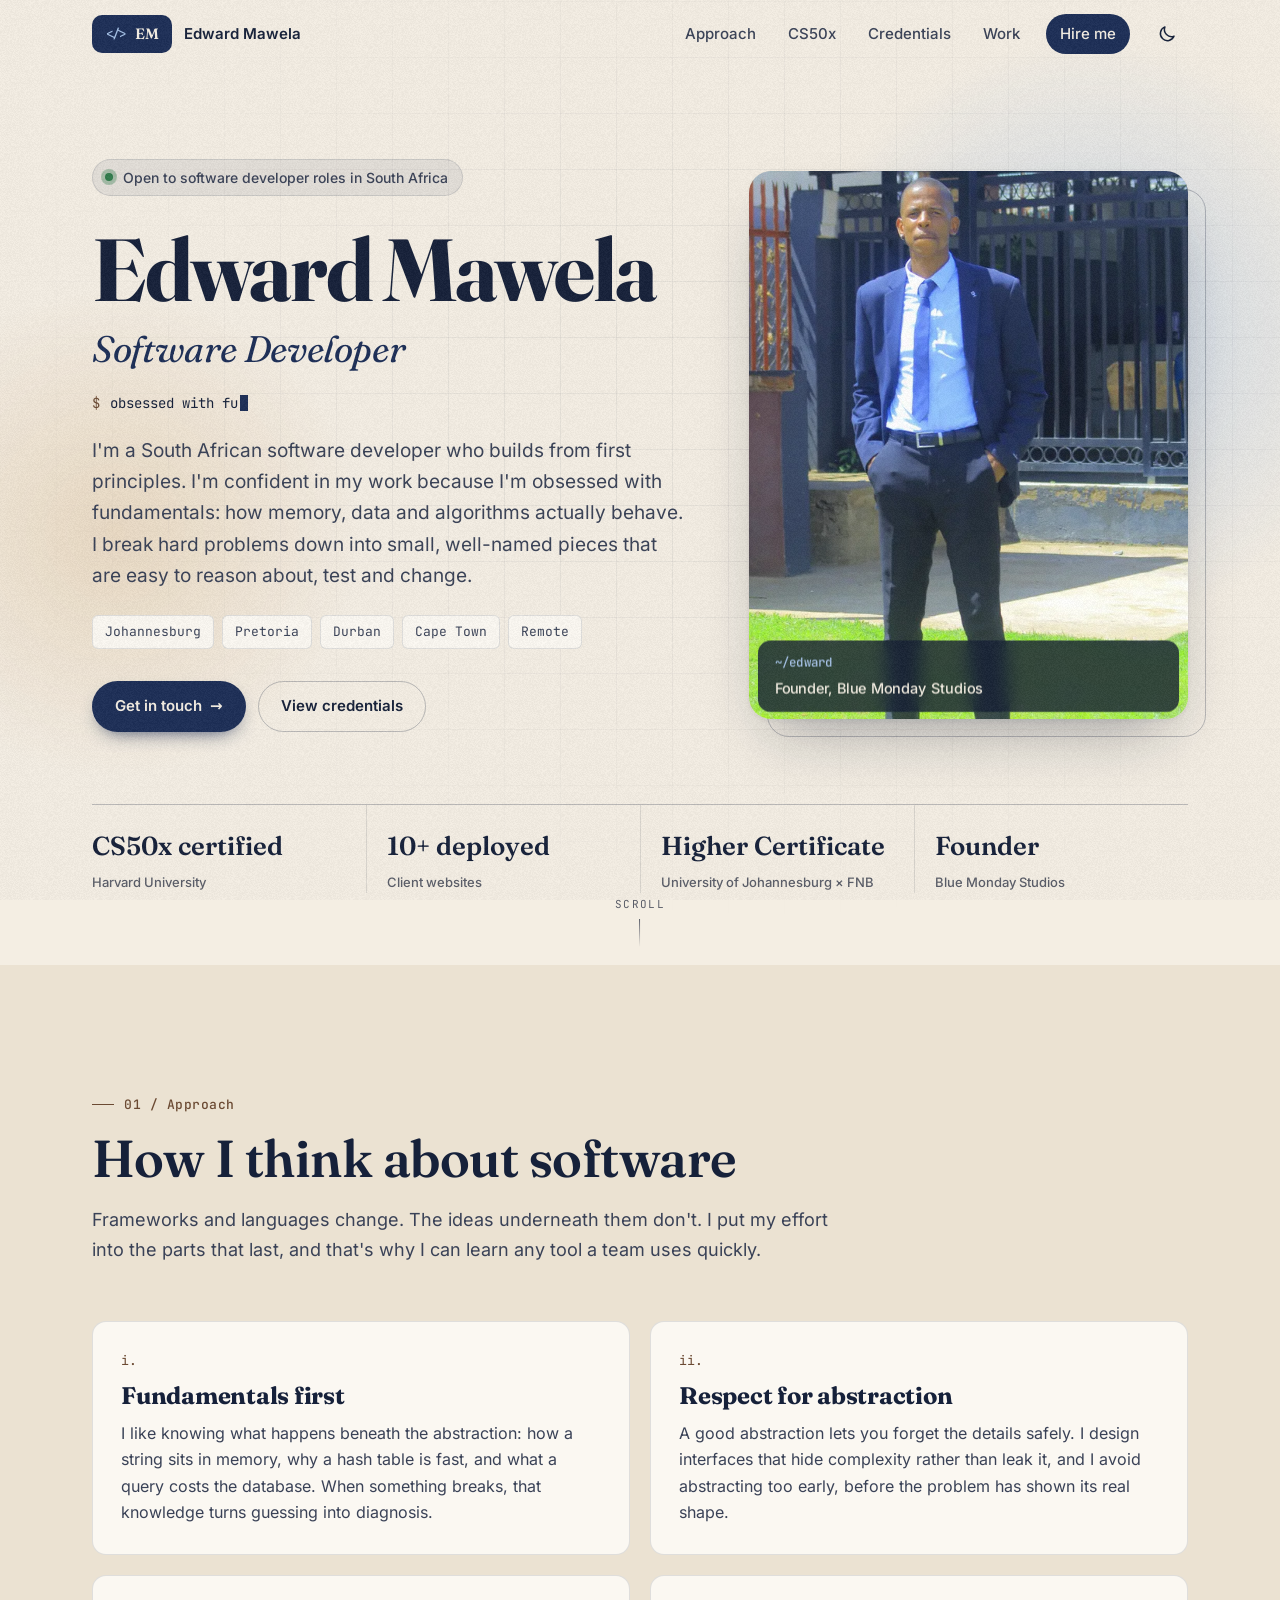
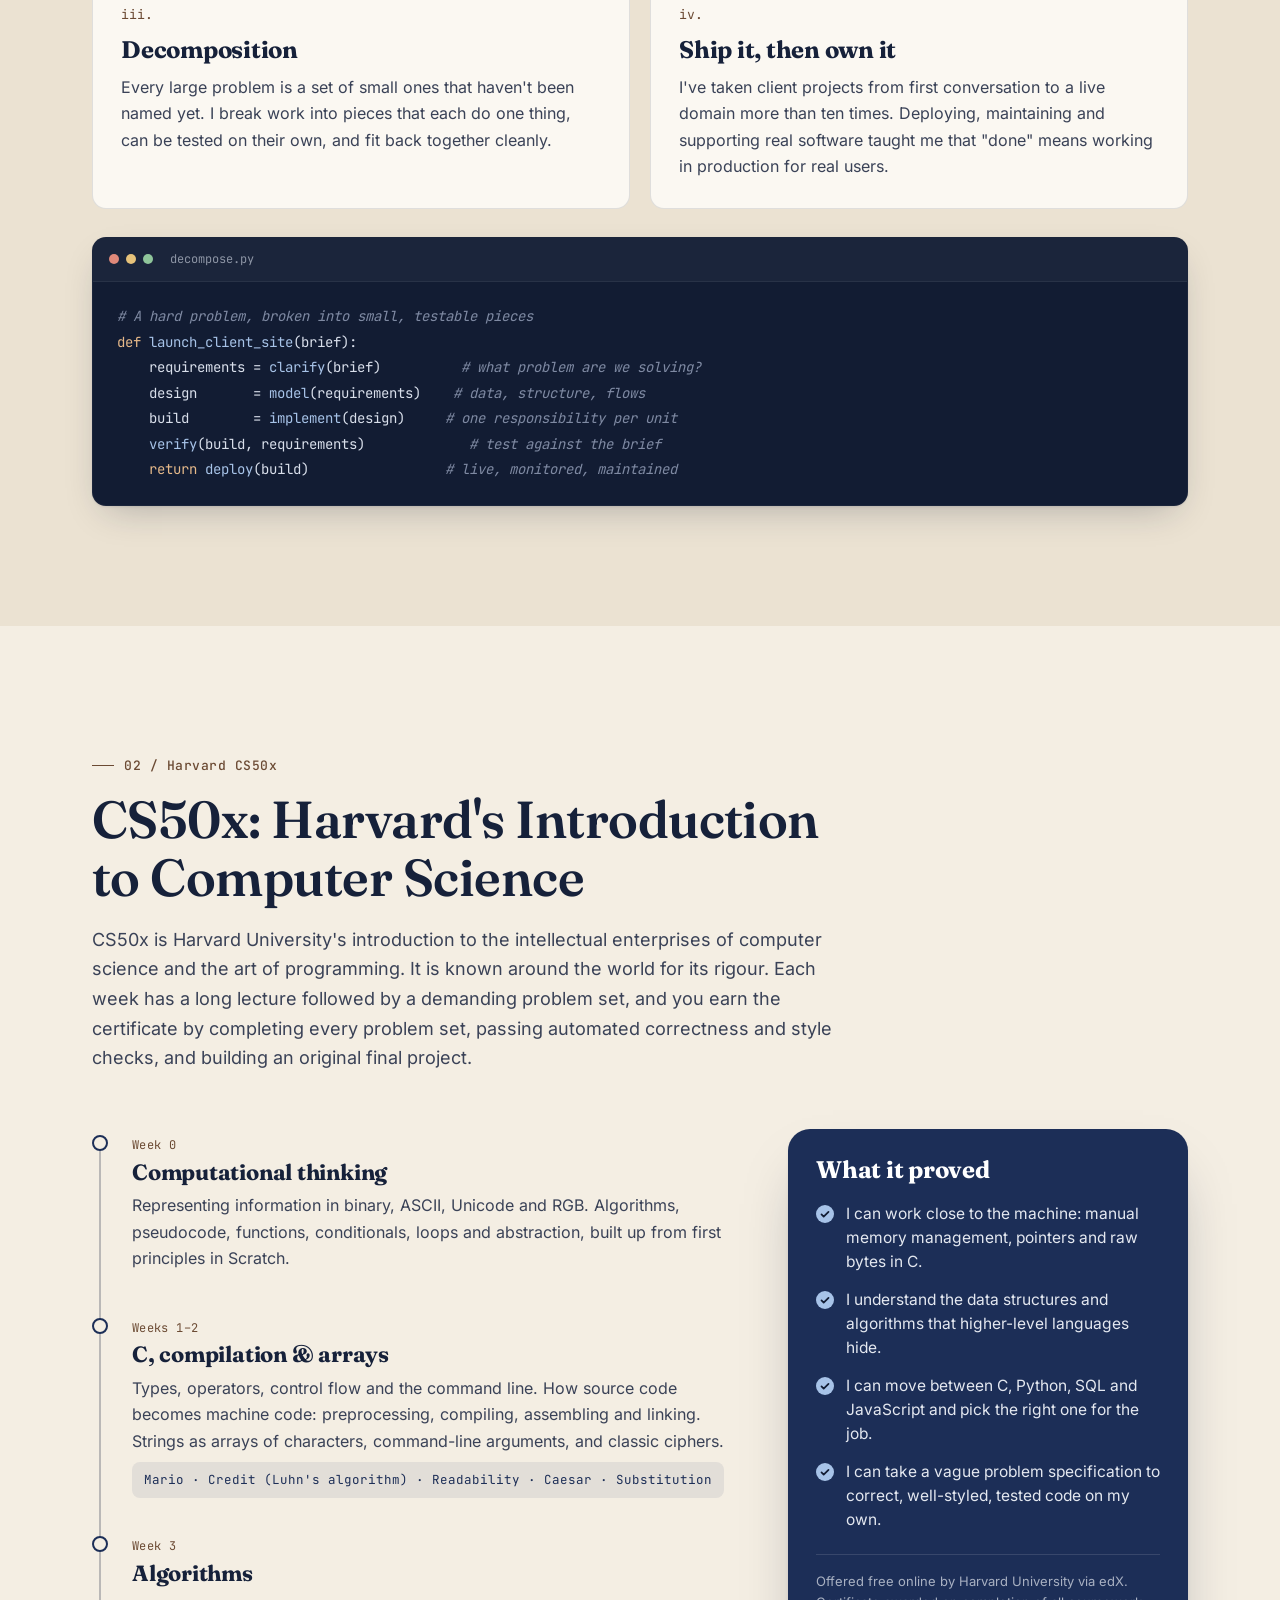
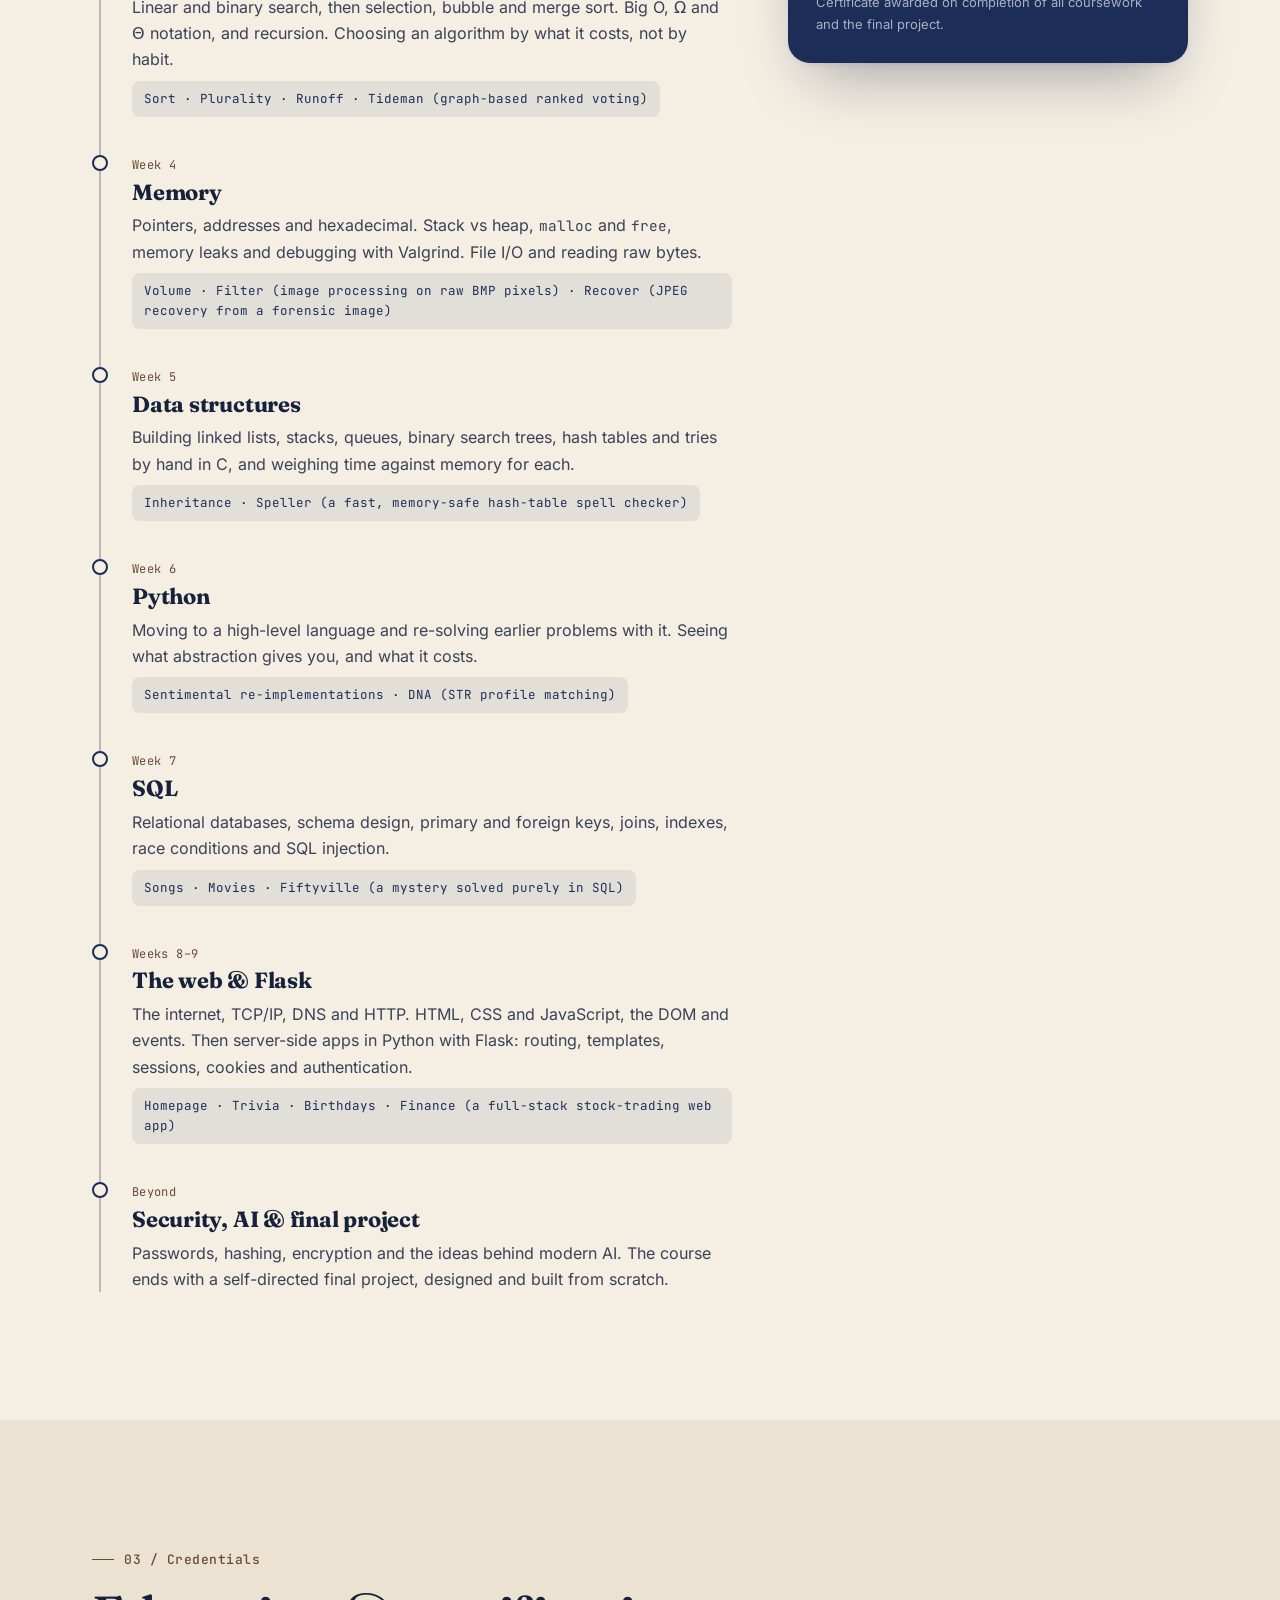
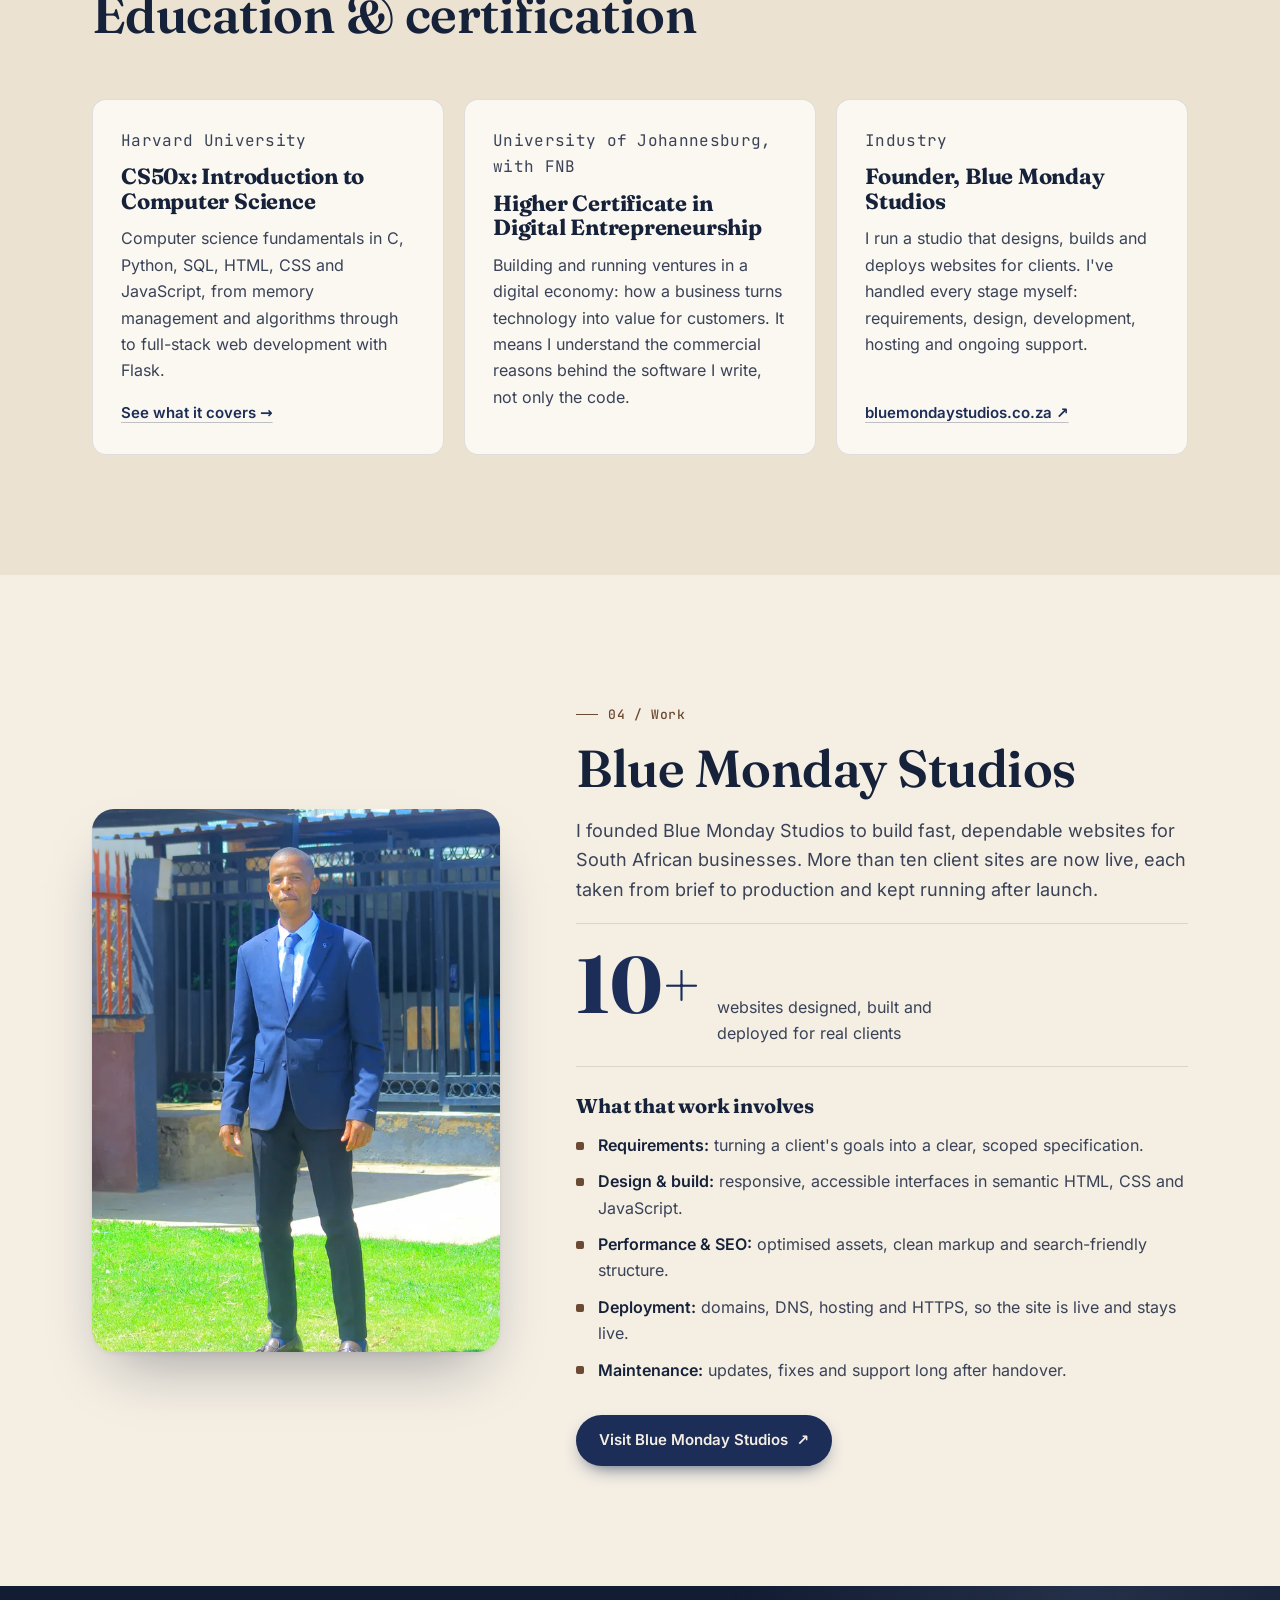
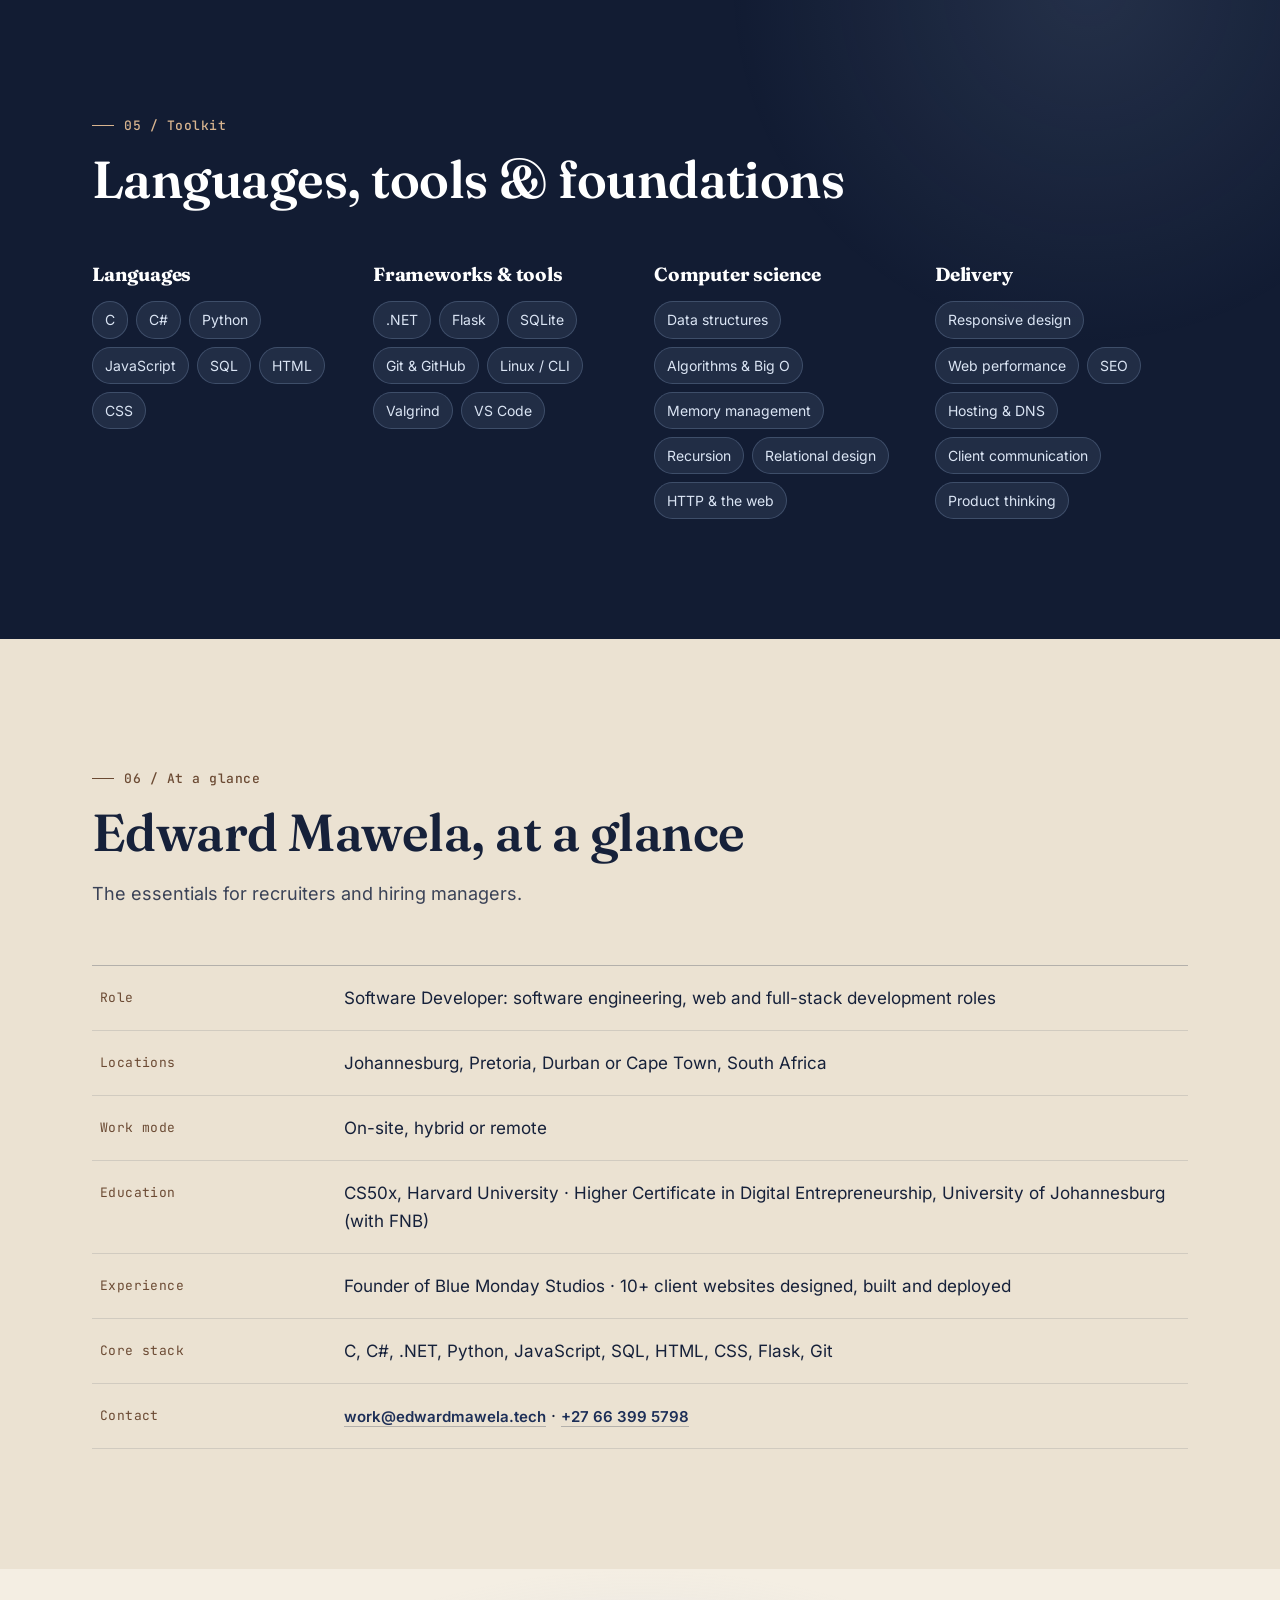
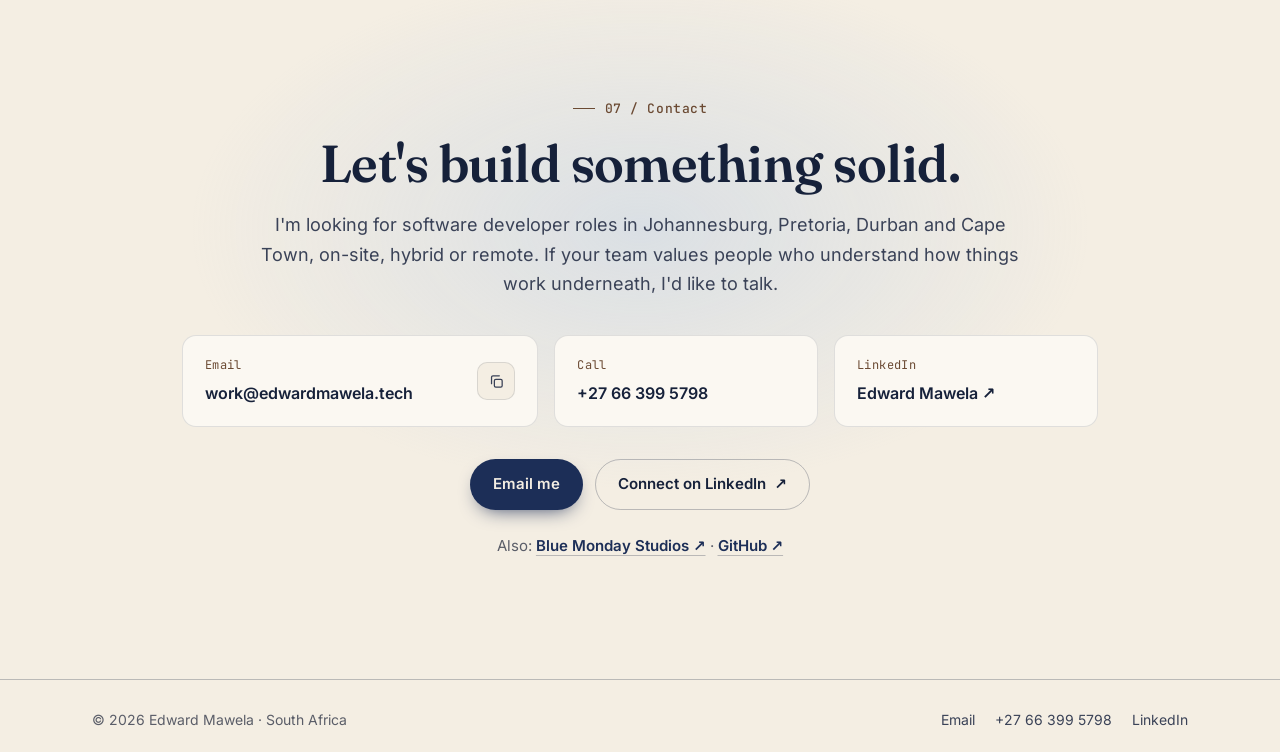
==== commit 6e58498f: "Add C# and .NET to the profile's skills List C# under Languages and .NET under Frameworks & tools, a" ====
--- a/index.html
+++ b/index.html
@@ -76,7 +76,7 @@
         "name": "Edward Mawela | Software Developer in Johannesburg & South Africa",
         "inLanguage": "en-ZA",
         "dateCreated": "2026-10-23",
-        "dateModified": "2026-10-23",
+        "dateModified": "2026-10-27",
         "isPartOf": { "@id": "https://edwardmawela.tech/#website" },
         "mainEntity": { "@id": "https://edwardmawela.tech/#person" },
         "primaryImageOfPage": { "@id": "https://edwardmawela.tech/#primaryimage" }
@@ -145,9 +145,9 @@
             { "@type": "City", "name": "Durban" },
             { "@type": "City", "name": "Cape Town" }
           ],
-          "skills": "C, Python, JavaScript, SQL, HTML, CSS, Flask, Git, data structures, algorithms, web development, deployment"
+          "skills": "C, C#, .NET, Python, JavaScript, SQL, HTML, CSS, Flask, Git, data structures, algorithms, web development, deployment"
         },
-        "knowsAbout": ["Software development", "Computer science", "Algorithms", "Data structures", "Memory management", "Web development", "Full-stack development", "C", "Python", "JavaScript", "SQL", "HTML", "CSS", "Flask", "SQLite", "Git", "SEO", "Web performance"],
+        "knowsAbout": ["Software development", "Computer science", "Algorithms", "Data structures", "Memory management", "Web development", "Full-stack development", "C", "C#", ".NET", "Python", "JavaScript", "SQL", "HTML", "CSS", "Flask", "SQLite", "Git", "SEO", "Web performance"],
         "knowsLanguage": ["en"],
         "sameAs": ["https://www.linkedin.com/in/edward-mawela-b60b1734b", "https://github.com/bluemondaystudios"]
       },
@@ -496,13 +496,13 @@
           <div class="skill-group reveal">
             <h3>Languages</h3>
             <ul class="tags">
-              <li>C</li><li>Python</li><li>JavaScript</li><li>SQL</li><li>HTML</li><li>CSS</li>
+              <li>C</li><li>C#</li><li>Python</li><li>JavaScript</li><li>SQL</li><li>HTML</li><li>CSS</li>
             </ul>
           </div>
           <div class="skill-group reveal">
             <h3>Frameworks &amp; tools</h3>
             <ul class="tags">
-              <li>Flask</li><li>SQLite</li><li>Git &amp; GitHub</li><li>Linux / CLI</li><li>Valgrind</li><li>VS Code</li>
+              <li>.NET</li><li>Flask</li><li>SQLite</li><li>Git &amp; GitHub</li><li>Linux / CLI</li><li>Valgrind</li><li>VS Code</li>
             </ul>
           </div>
           <div class="skill-group reveal">
@@ -552,7 +552,7 @@
           </div>
           <div class="glance-row reveal">
             <dt>Core stack</dt>
-            <dd>C, Python, JavaScript, SQL, HTML, CSS, Flask, Git</dd>
+            <dd>C, C#, .NET, Python, JavaScript, SQL, HTML, CSS, Flask, Git</dd>
           </div>
           <div class="glance-row reveal">
             <dt>Contact</dt>
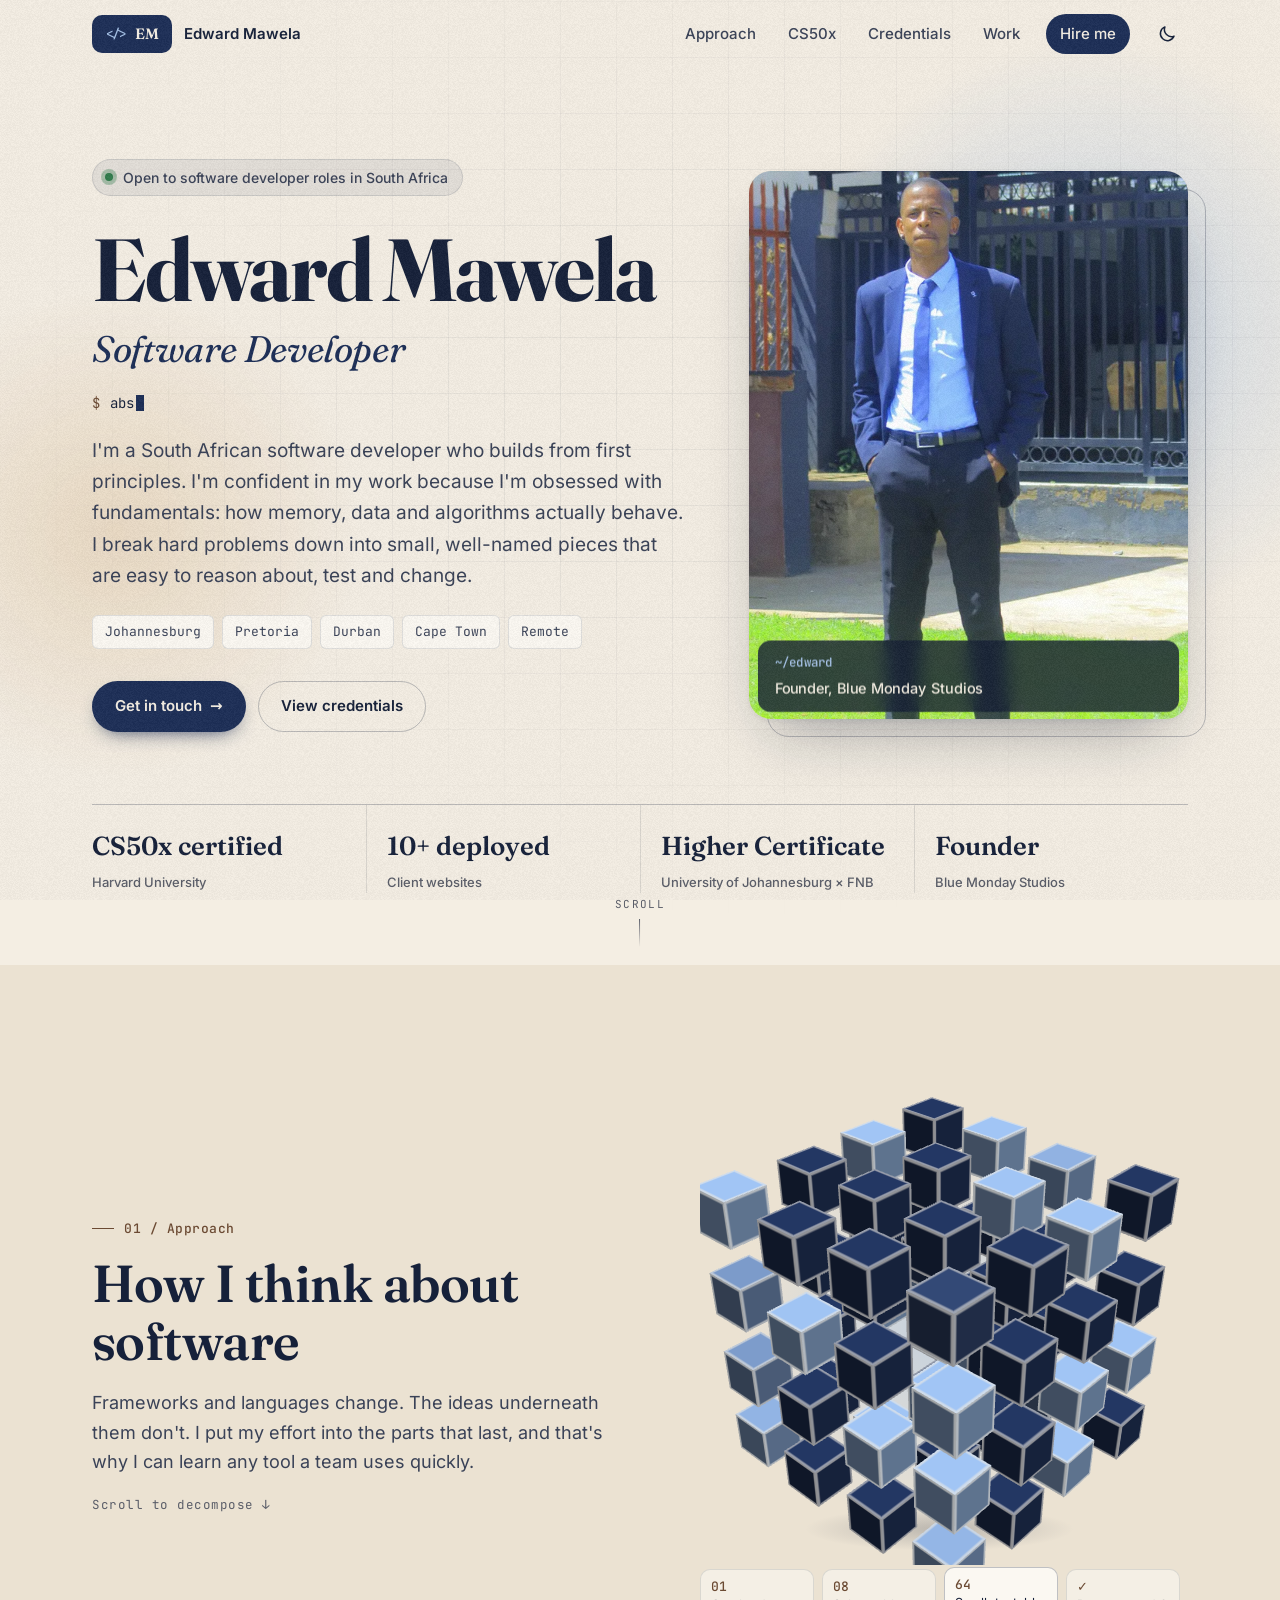
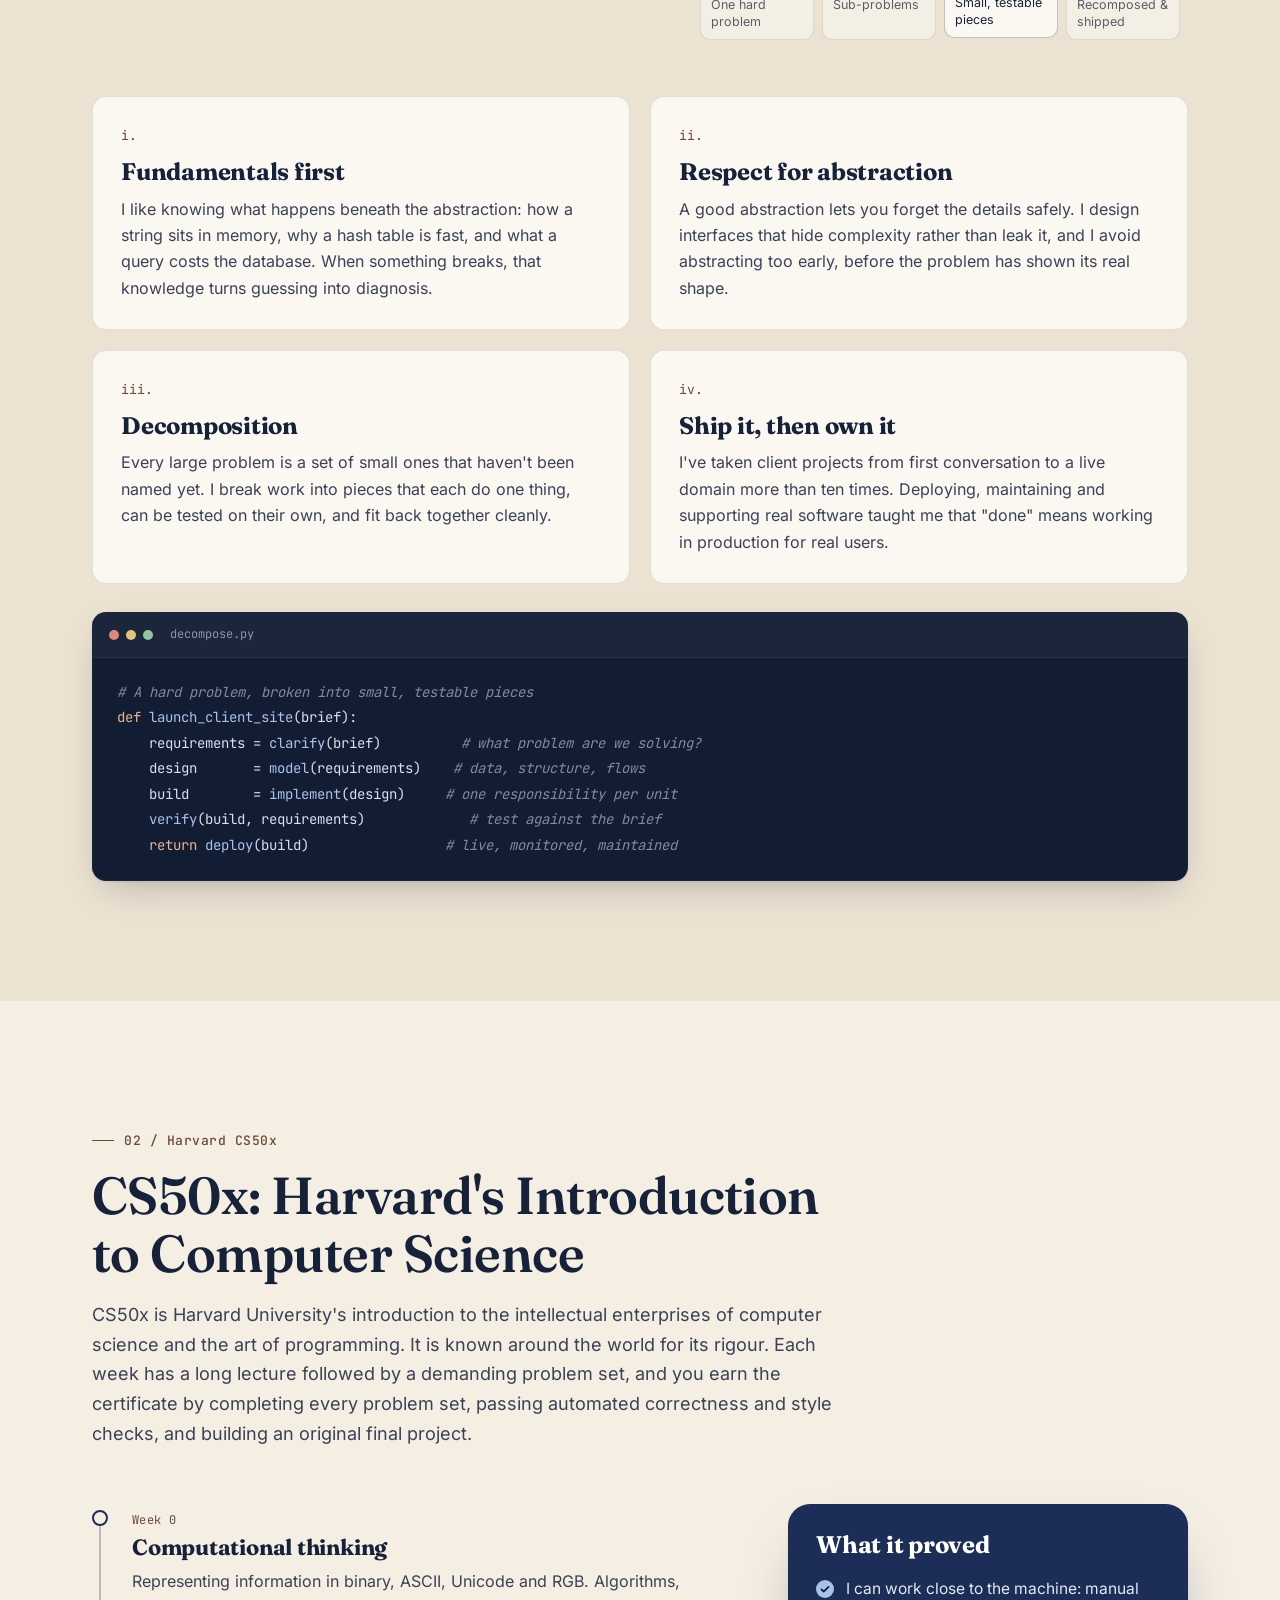
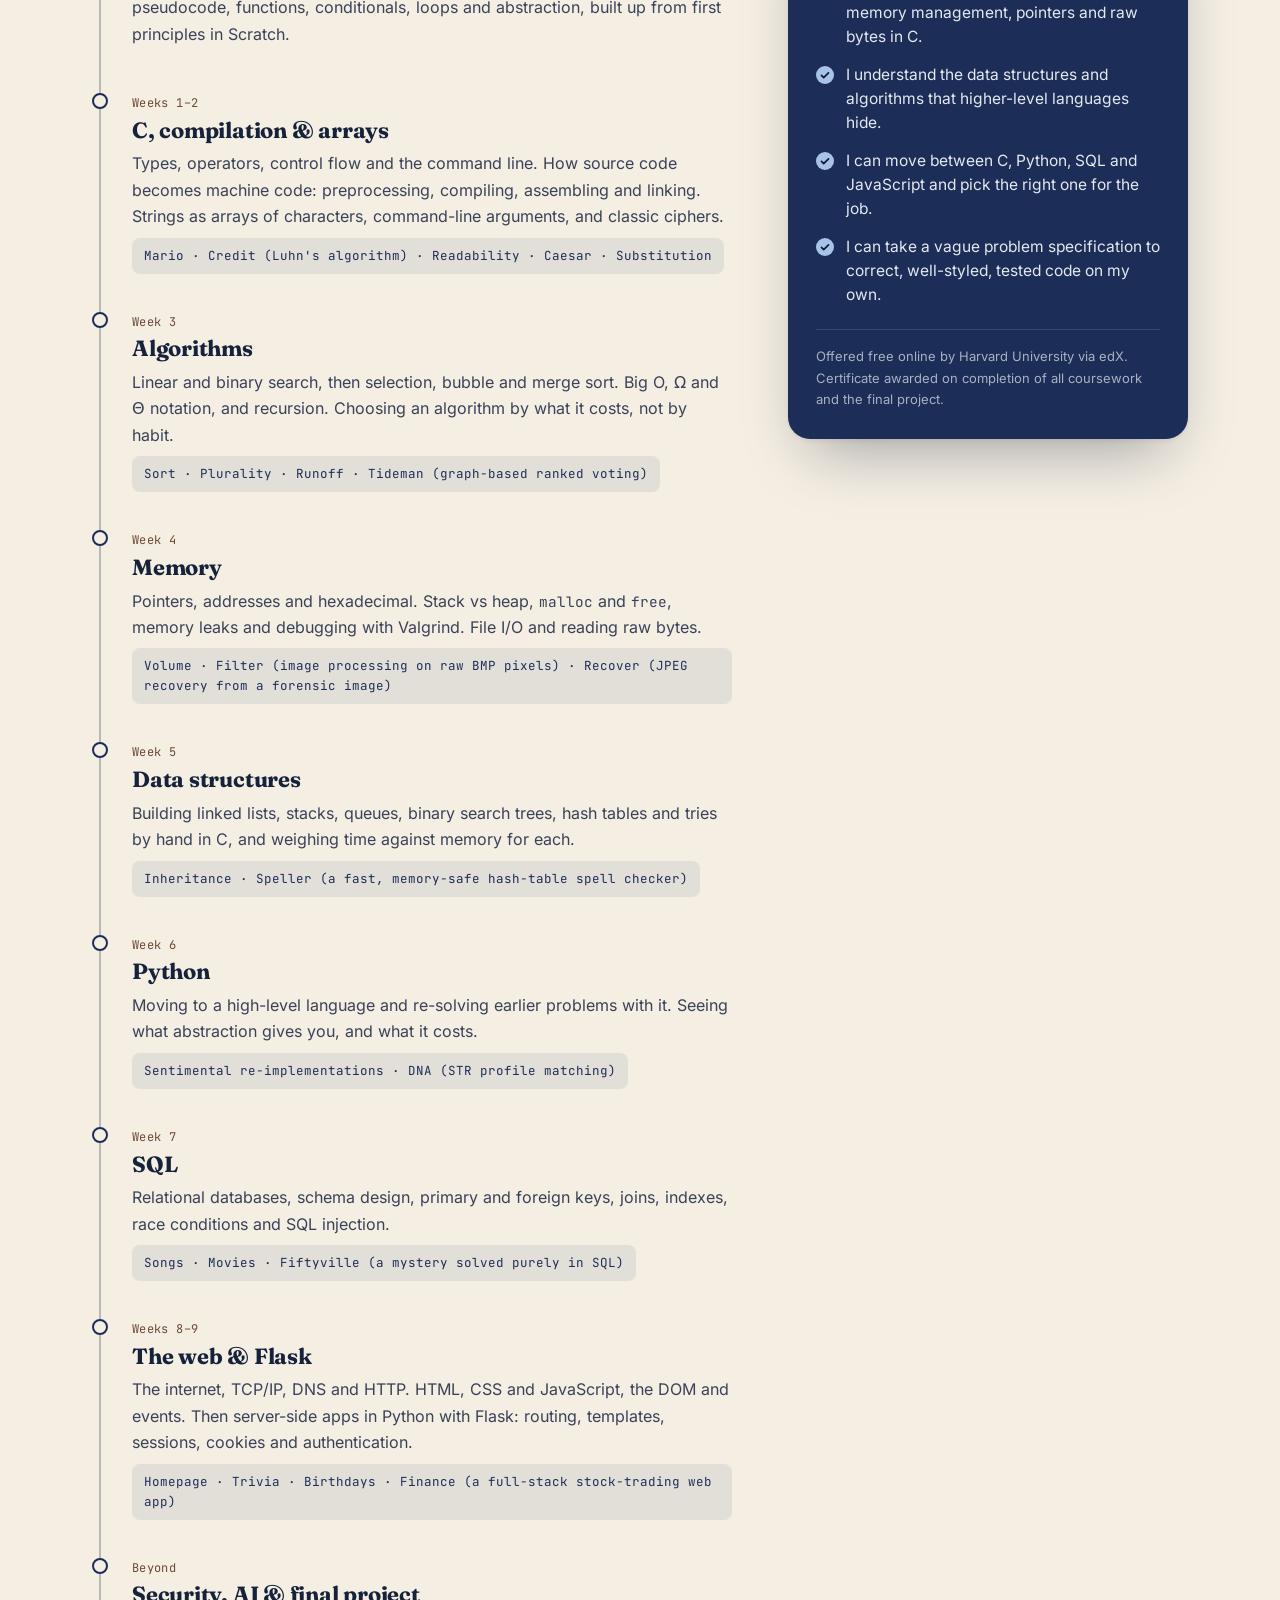
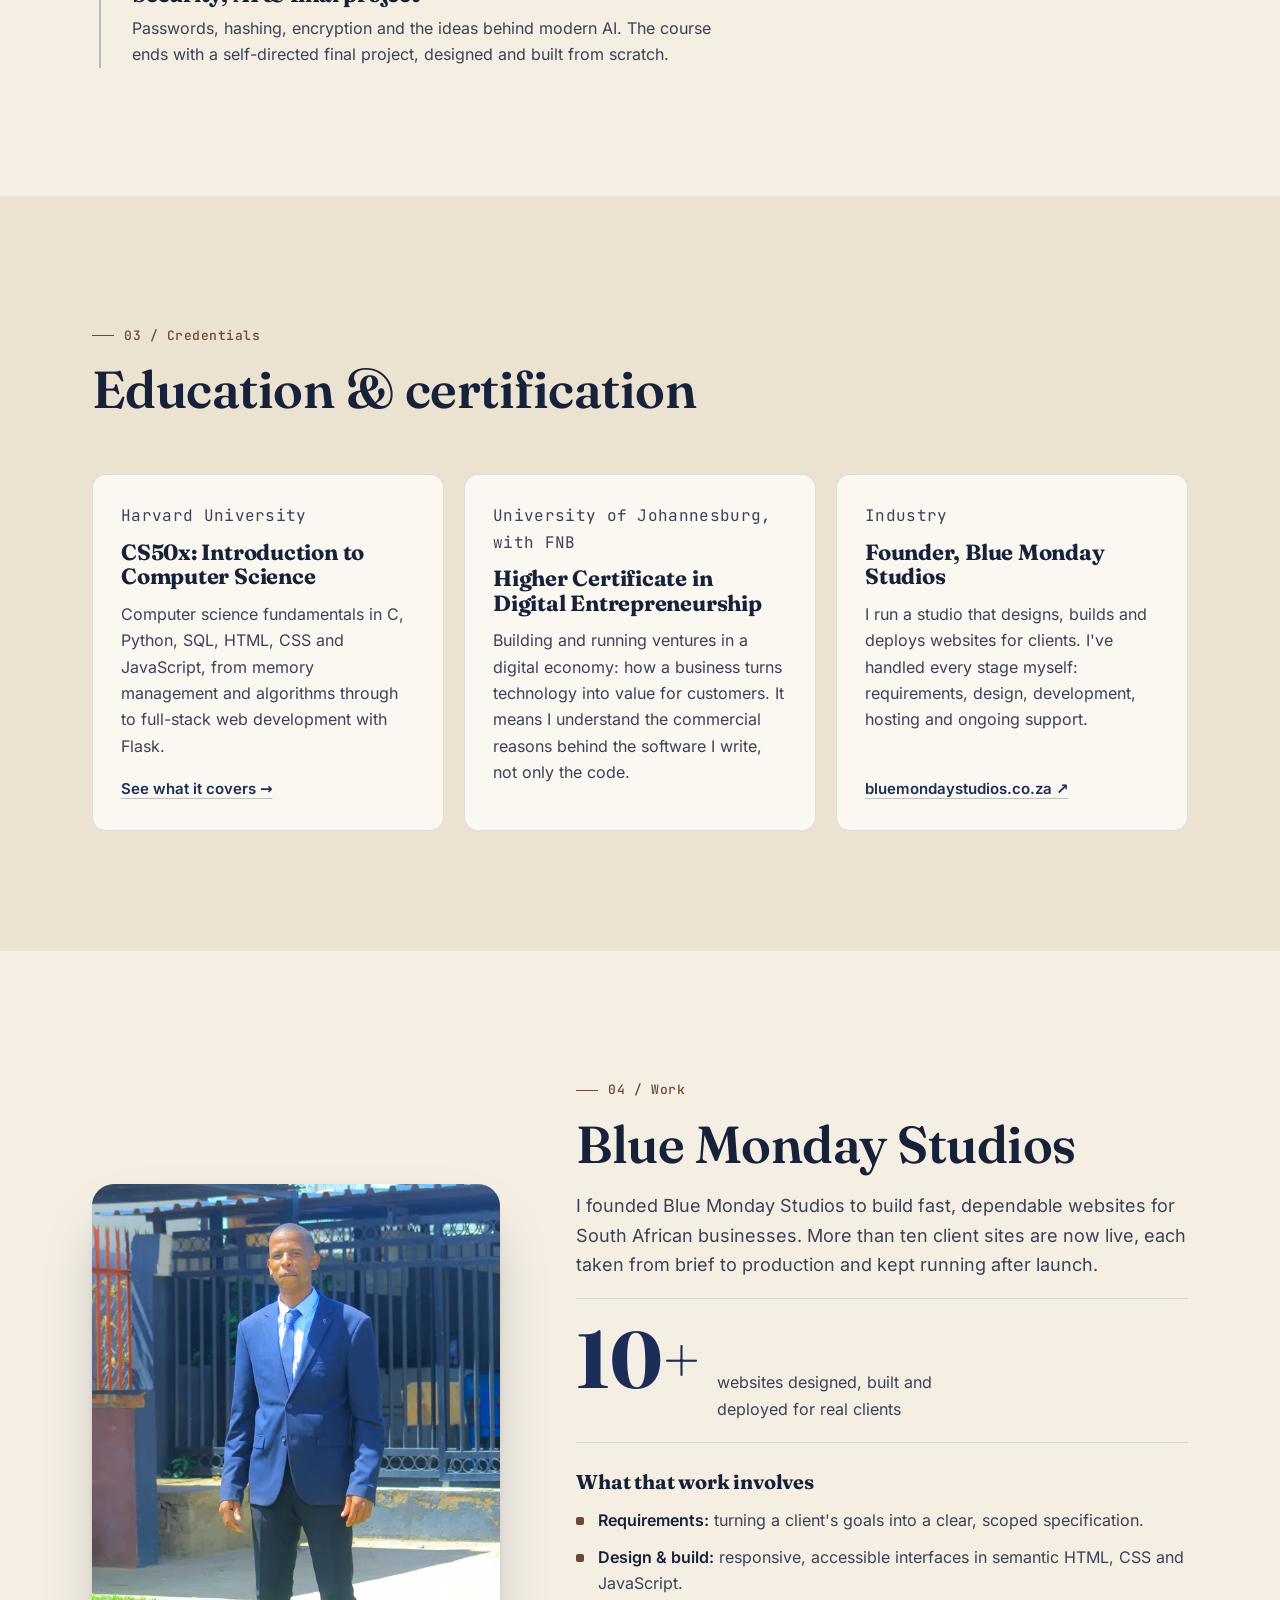
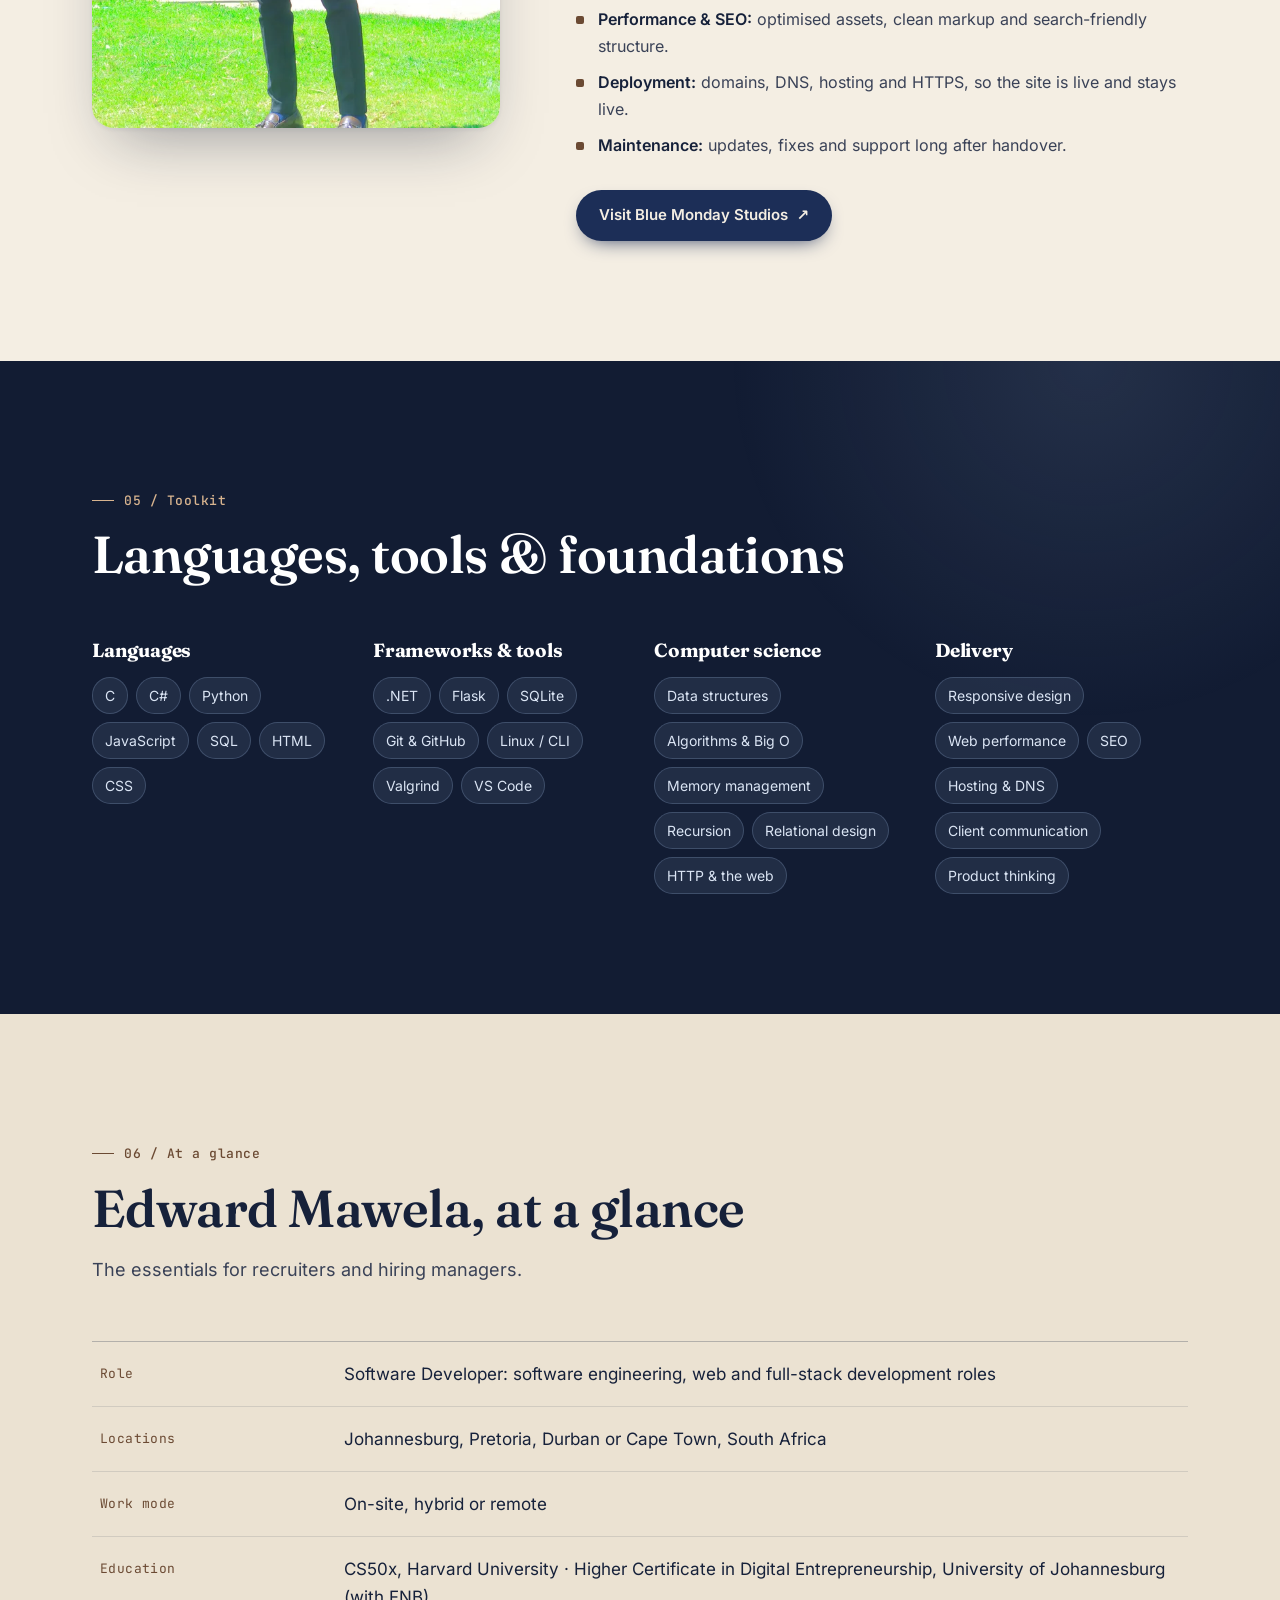
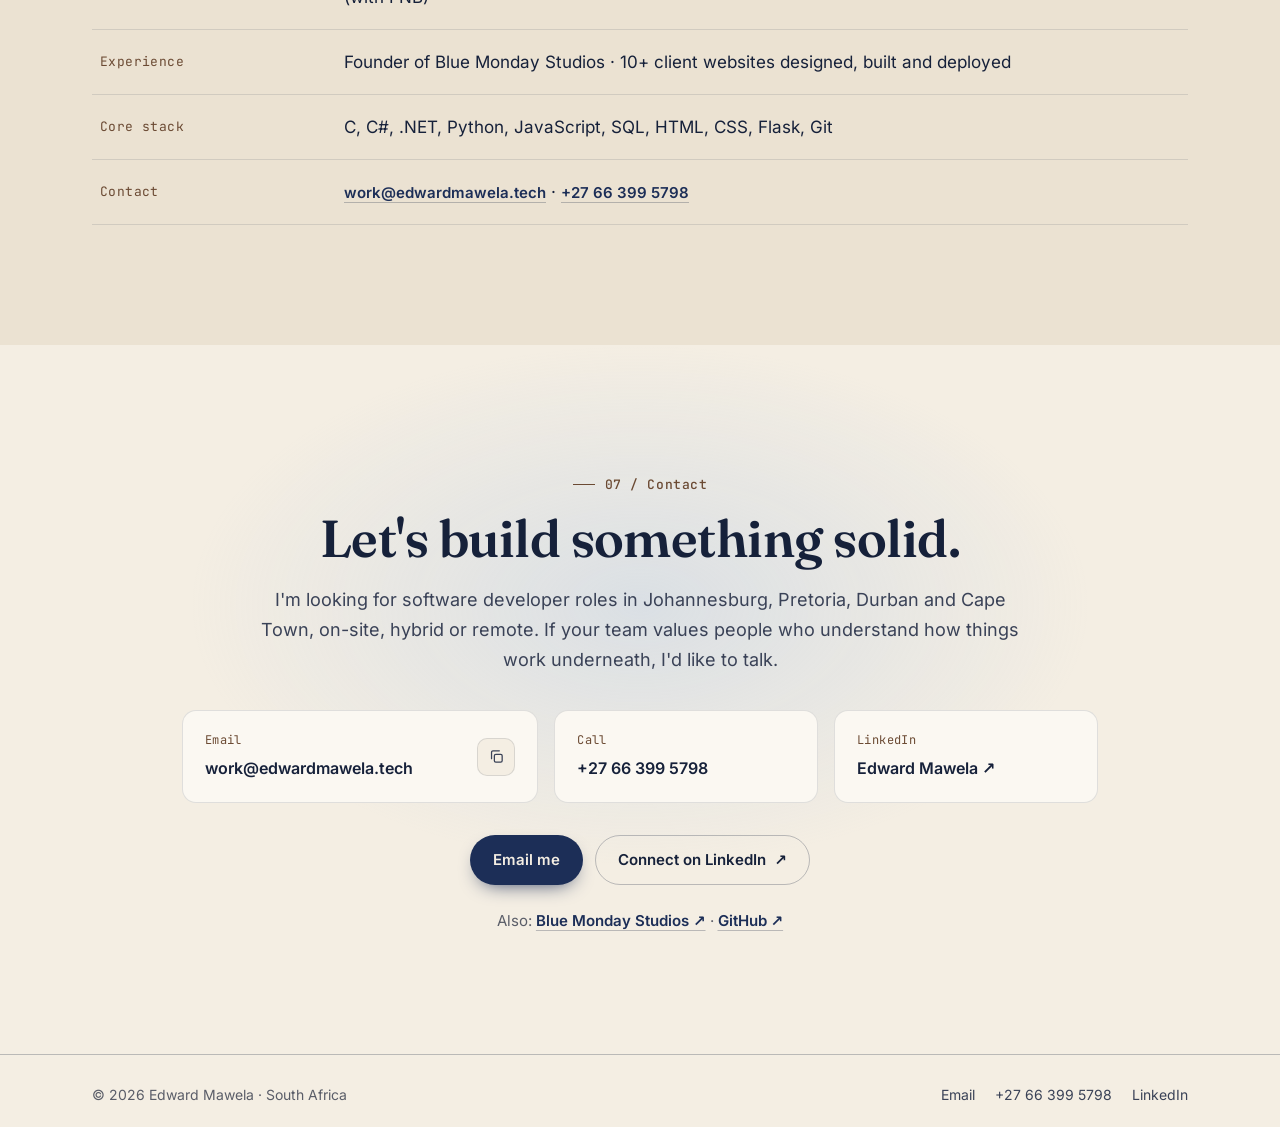
==== commit b9c3bd6e: "Add scroll-driven 3D decomposition cube to the Approach section A cube ('one hard problem') splits i" ====
--- a/index.html
+++ b/index.html
@@ -267,15 +267,30 @@
     <!-- Approach -->
     <section class="section section-alt" id="approach">
       <div class="container">
-        <header class="section-head reveal-head">
-          <p class="kicker mono">01 / Approach</p>
-          <h2>How I think about software</h2>
-          <p class="section-intro">
-            Frameworks and languages change. The ideas underneath them don't.
-            I put my effort into the parts that last, and that's why I can learn
-            any tool a team uses quickly.
-          </p>
-        </header>
+        <div class="approach-intro">
+          <header class="section-head reveal-head">
+            <p class="kicker mono">01 / Approach</p>
+            <h2>How I think about software</h2>
+            <p class="section-intro">
+              Frameworks and languages change. The ideas underneath them don't.
+              I put my effort into the parts that last, and that's why I can learn
+              any tool a team uses quickly.
+            </p>
+            <p class="stage-hint mono" aria-hidden="true">Scroll to decompose ↓</p>
+          </header>
+
+          <figure class="decompose-stage">
+            <canvas class="decompose-canvas" role="img" aria-label="Animated cube: one problem splits into 8 sub-problems, then 64 small pieces that light up as each is solved, before reassembling into one finished cube."></canvas>
+            <figcaption>
+              <ol class="decompose-steps">
+                <li><span class="mono">01</span> One hard problem</li>
+                <li><span class="mono">08</span> Sub-problems</li>
+                <li><span class="mono">64</span> Small, testable pieces</li>
+                <li><span class="mono">✓</span> Recomposed &amp; shipped</li>
+              </ol>
+            </figcaption>
+          </figure>
+        </div>
 
         <div class="principles">
           <article class="principle spotlight reveal">
--- a/css/styles.css
+++ b/css/styles.css
@@ -67,6 +67,9 @@
   --brand: #1c2e57;
   --spot: rgba(167, 195, 232, 0.35);
   --photo-filter: none;
+  --cube-base: #1c2e57;
+  --cube-solved: #8fb0dc;
+  --cube-edge: #f4eee3;
   --shadow: 0 1px 2px rgba(18, 28, 51, 0.08), 0 14px 36px -14px rgba(18, 28, 51, 0.3);
   --shadow-lg: 0 2px 4px rgba(18, 28, 51, 0.06), 0 30px 60px -24px rgba(18, 28, 51, 0.4);
 
@@ -109,6 +112,9 @@
   --code-bg: #0c1220;
   --spot: rgba(167, 195, 232, 0.14);
   --photo-filter: brightness(0.92) saturate(0.95);
+  --cube-base: #2d4677;
+  --cube-solved: #a7c3e8;
+  --cube-edge: #f1e9da;
   --shadow: 0 1px 2px rgba(0, 0, 0, 0.3), 0 14px 36px -14px rgba(0, 0, 0, 0.7);
   --shadow-lg: 0 2px 4px rgba(0, 0, 0, 0.3), 0 30px 60px -24px rgba(0, 0, 0, 0.8);
   color-scheme: dark;
@@ -426,7 +432,54 @@
 @media (hover: hover) { .spotlight:hover::before { opacity: 1; } }
 
 /* Approach */
-.principles { display: grid; grid-template-columns: repeat(2, minmax(0, 1fr)); gap: 20px; }
+.approach-intro {
+  display: grid; grid-template-columns: minmax(0, 1.05fr) minmax(0, 0.95fr);
+  gap: clamp(24px, 4vw, 56px); align-items: center;
+  margin-bottom: clamp(36px, 5vw, 56px);
+}
+.approach-intro .section-head { margin-bottom: 0; }
+.stage-hint { font-size: 12.5px; color: var(--ink-muted); margin: 8px 0 0; letter-spacing: 0.04em; }
+
+.decompose-stage { position: relative; margin: 0; width: 100%; max-width: 480px; justify-self: center; }
+.decompose-stage::before { /* soft glow behind the cube */
+  content: ""; position: absolute; inset: 8% 8% 20%; border-radius: 50%; z-index: 0;
+  background: radial-gradient(closest-side, var(--glow-a), transparent);
+}
+.decompose-stage::after { /* floor shadow */
+  content: ""; position: absolute; left: 22%; right: 22%; top: 76%; height: 8%; z-index: 0;
+  border-radius: 50%; background: radial-gradient(closest-side, rgba(18, 28, 51, 0.22), transparent);
+}
+:root[data-theme="dark"] .decompose-stage::after { background: radial-gradient(closest-side, rgba(0, 0, 0, 0.55), transparent); }
+.decompose-canvas {
+  position: relative; z-index: 1; display: block; width: 100%; aspect-ratio: 1 / 1;
+  opacity: 0; transition: opacity 0.8s ease; touch-action: pan-y;
+}
+.decompose-stage.ready .decompose-canvas { opacity: 1; }
+
+.decompose-steps {
+  position: relative; z-index: 1; list-style: none;
+  display: grid; grid-template-columns: repeat(4, minmax(0, 1fr)); gap: 8px; margin-top: 4px;
+}
+.decompose-steps li {
+  display: flex; flex-direction: column; gap: 2px;
+  padding: 8px 10px; border-radius: 10px; border: 1px solid var(--line);
+  font-size: 12.5px; line-height: 1.35; color: var(--ink-muted);
+  background: color-mix(in srgb, var(--surface) 60%, transparent);
+  transition: color 0.3s ease, border-color 0.3s ease, background-color 0.3s ease, transform 0.3s var(--ease-out);
+}
+.decompose-steps li .mono { font-size: 13px; font-weight: 500; color: var(--leather); }
+.decompose-steps li.active { color: var(--ink); border-color: var(--line-strong); background: var(--surface); transform: translateY(-2px); }
+
+/* Without WebGL (or on data saver) the steps tell the story on their own */
+.decompose-stage.no-3d::before,
+.decompose-stage.no-3d::after,
+.decompose-stage.no-3d .decompose-canvas { display: none; }
+.decompose-stage.no-3d .decompose-steps { margin-top: 0; }
+.decompose-stage.no-3d .decompose-steps li { color: var(--ink); }
+.approach-intro:has(.no-3d) .stage-hint { display: none; }
+
+.principles { display: grid; grid-template-columns: repeat(2, minmax(0, 1fr)); gap: 20px; perspective: 1400px; }
+.cards { perspective: 1400px; }
 .principle {
   padding: 28px; border-radius: var(--radius);
   background: var(--surface); border: 1px solid var(--line);
@@ -675,6 +728,8 @@
   .stat:nth-child(even) { padding-left: 16px; border-left: 1px solid var(--line); }
 
   .principles { grid-template-columns: 1fr; }
+  .approach-intro { grid-template-columns: 1fr; }
+  .decompose-stage { max-width: 380px; }
   .contact-list { grid-template-columns: 1fr; }
   .cs50-layout { grid-template-columns: 1fr; }
   .cs50-aside { position: static; }
@@ -697,6 +752,7 @@
   .hero-actions .btn,
   .contact-actions .btn { width: 100%; }
   .principle, .card { padding: 22px; }
+  .decompose-steps { grid-template-columns: repeat(2, minmax(0, 1fr)); }
   .code-card pre { font-size: 12.5px; padding: 18px; }
   .big-number { flex-direction: column; gap: 6px; }
   .hero-photo::before { inset: 10px -8px -10px 8px; }
